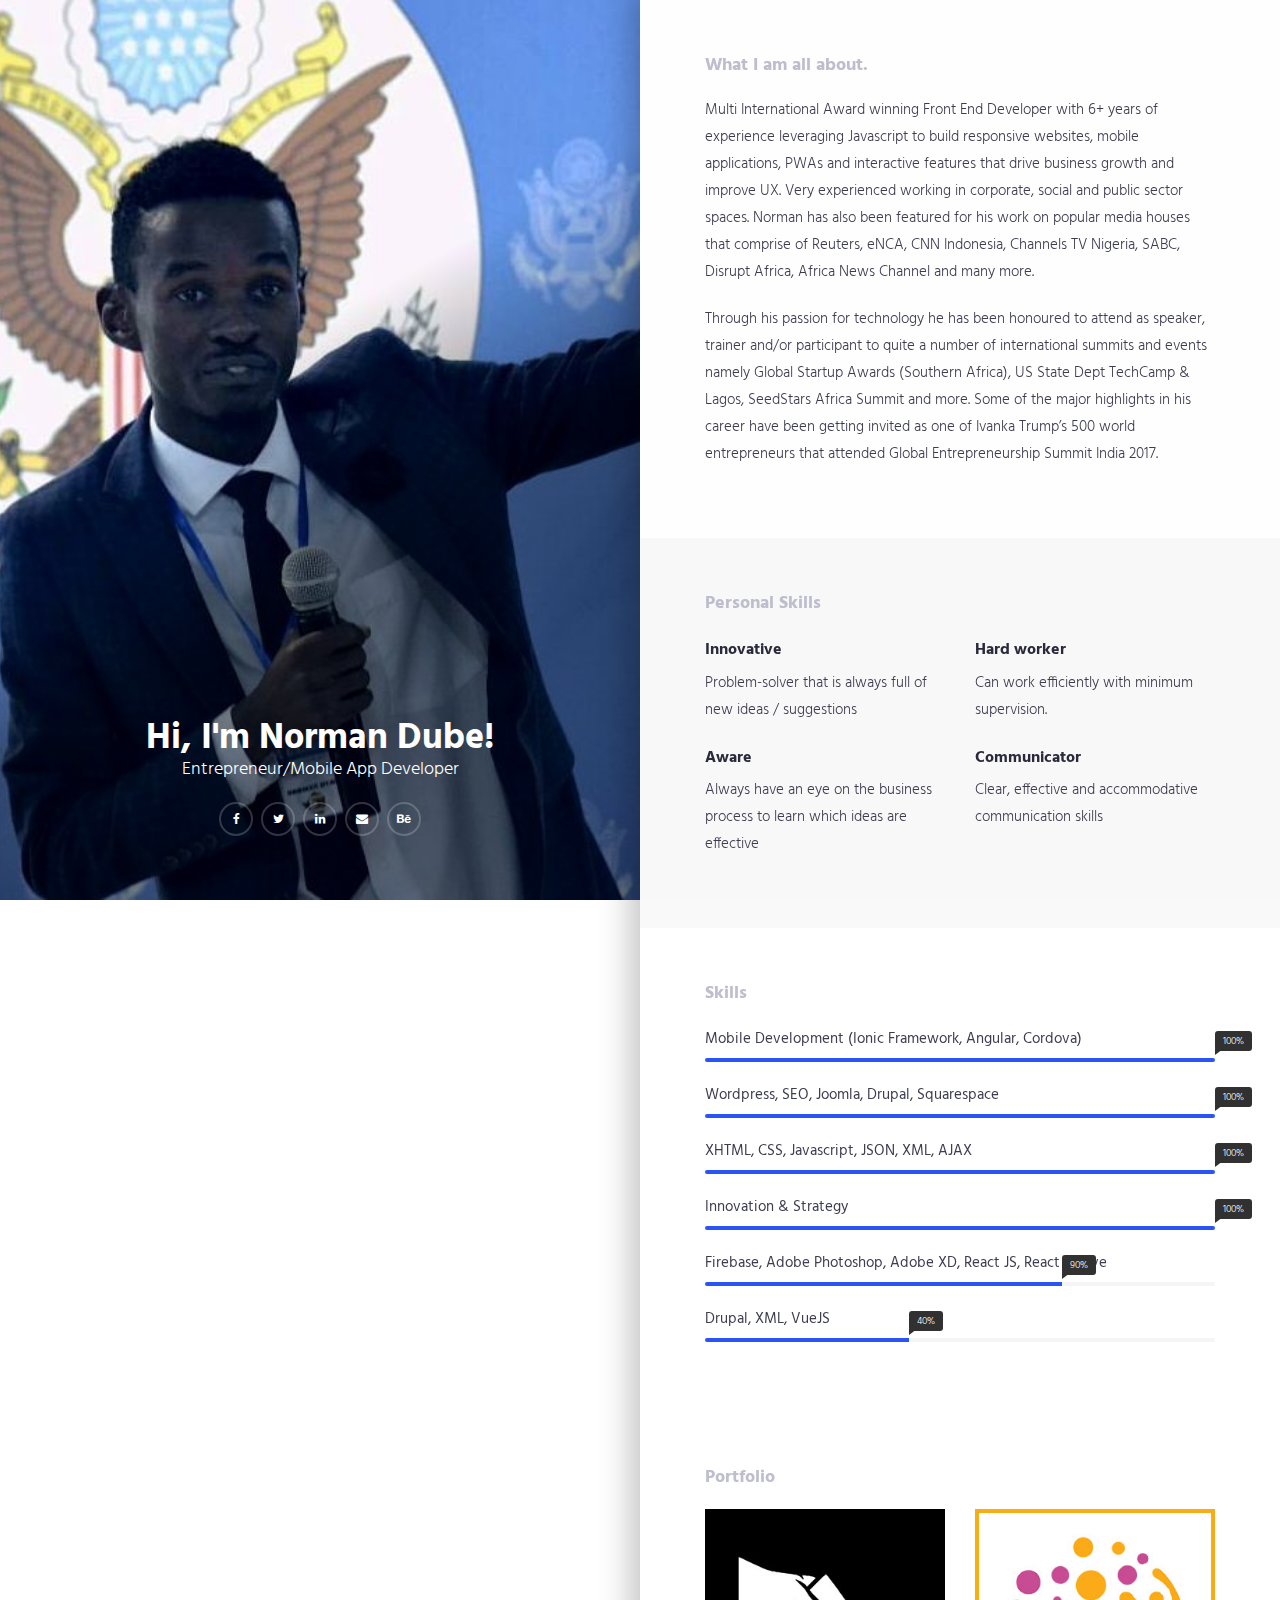
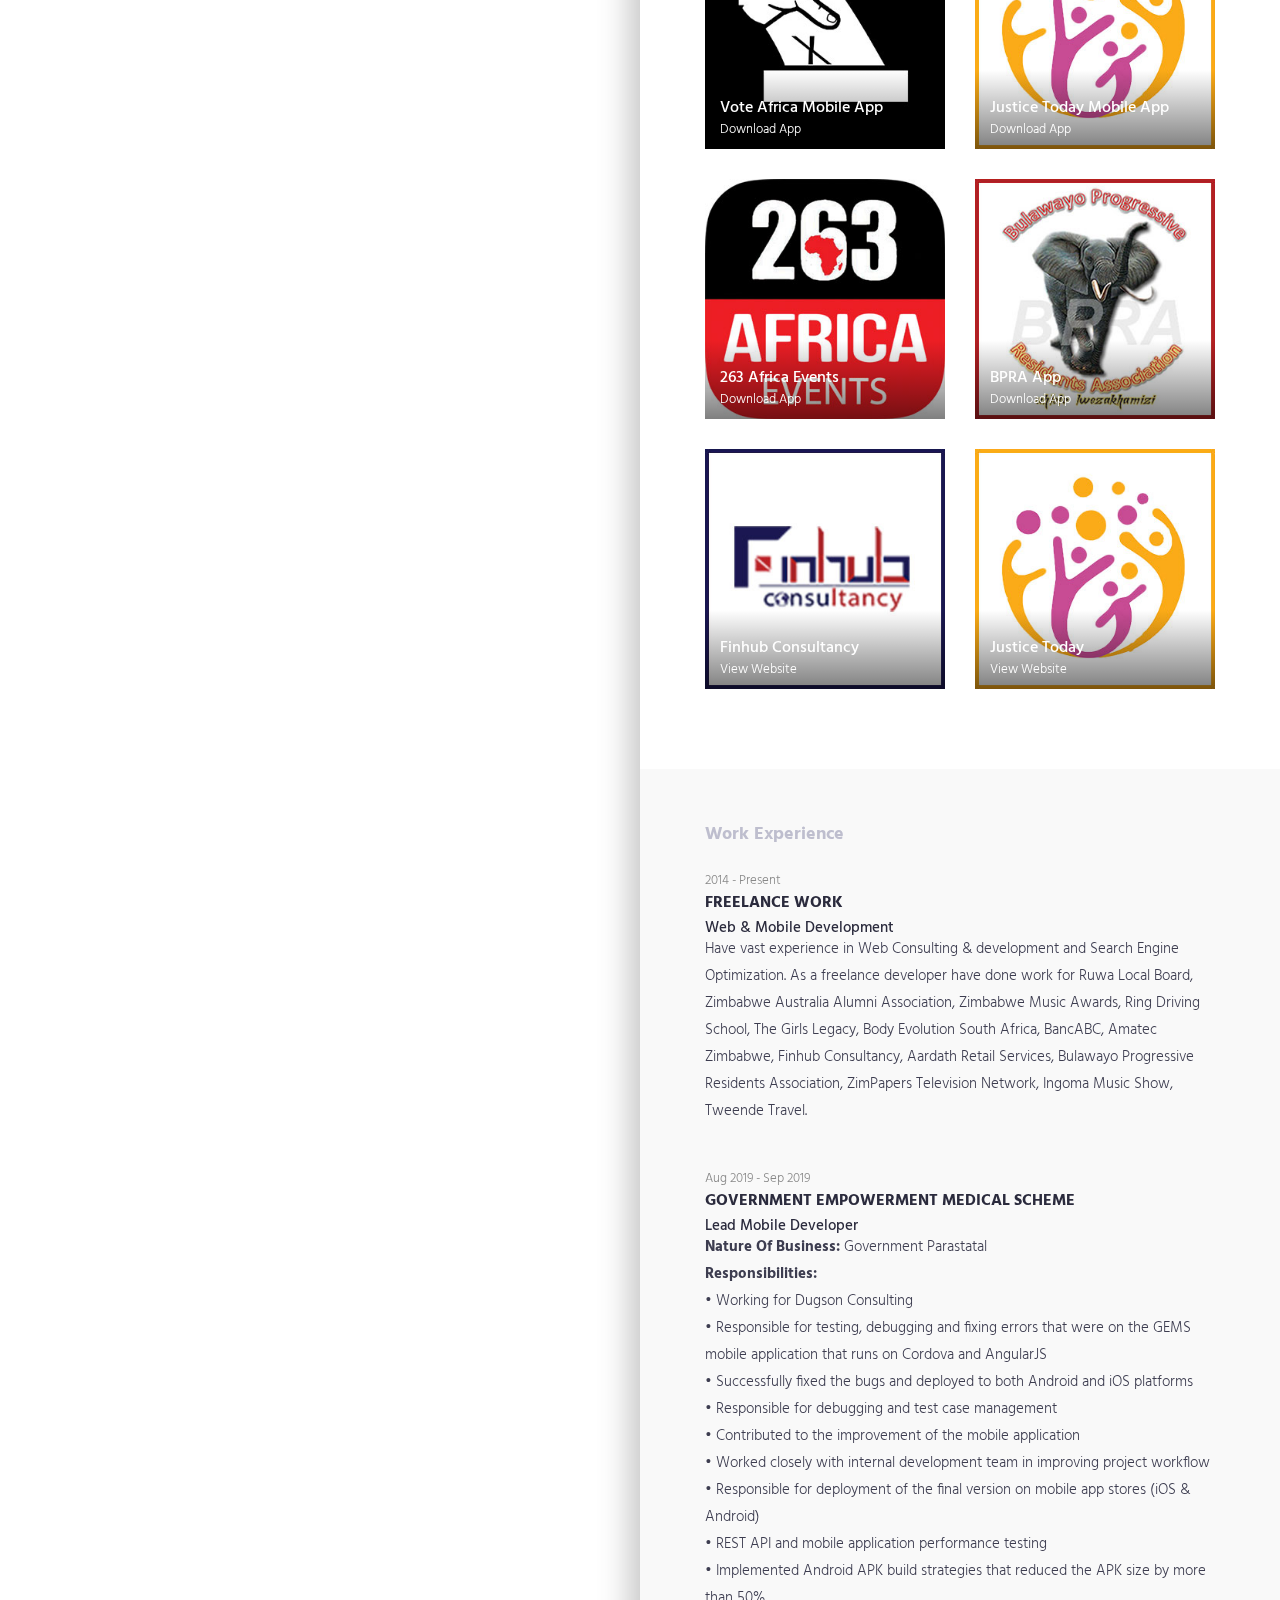
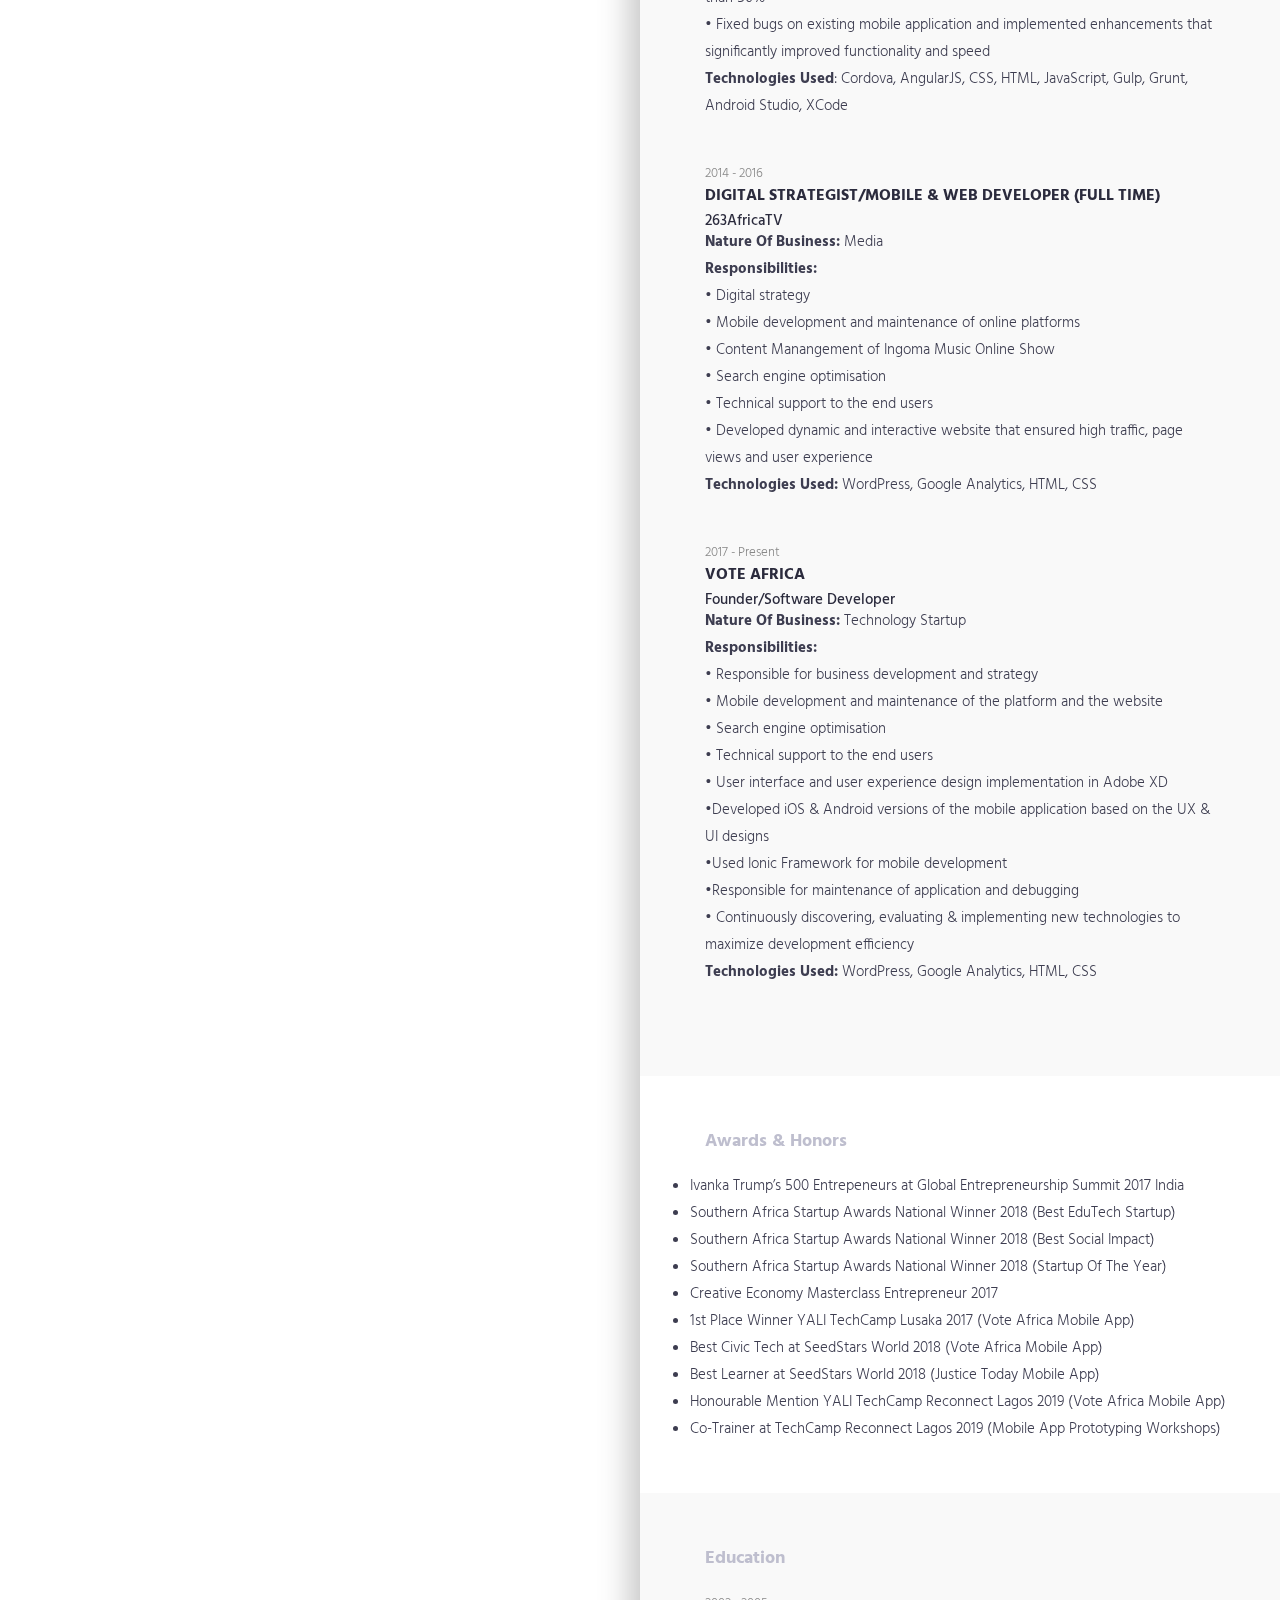
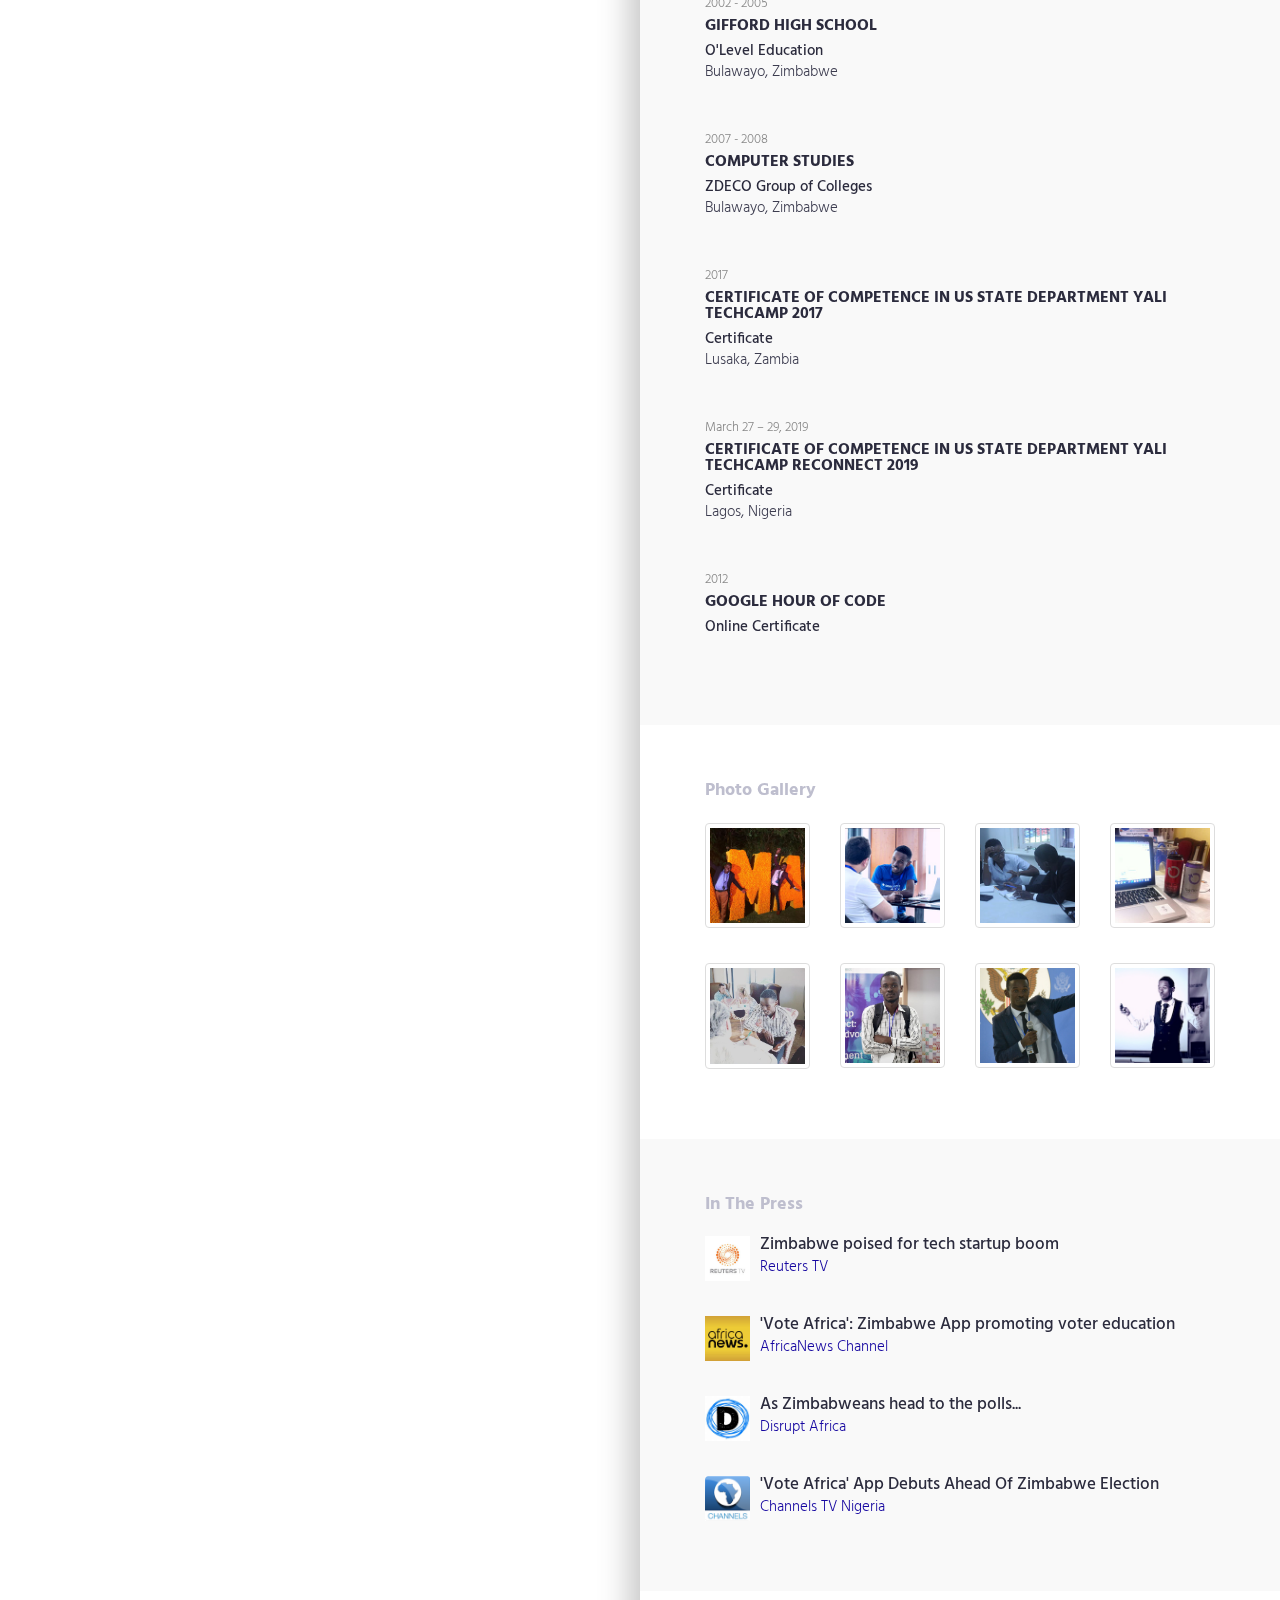
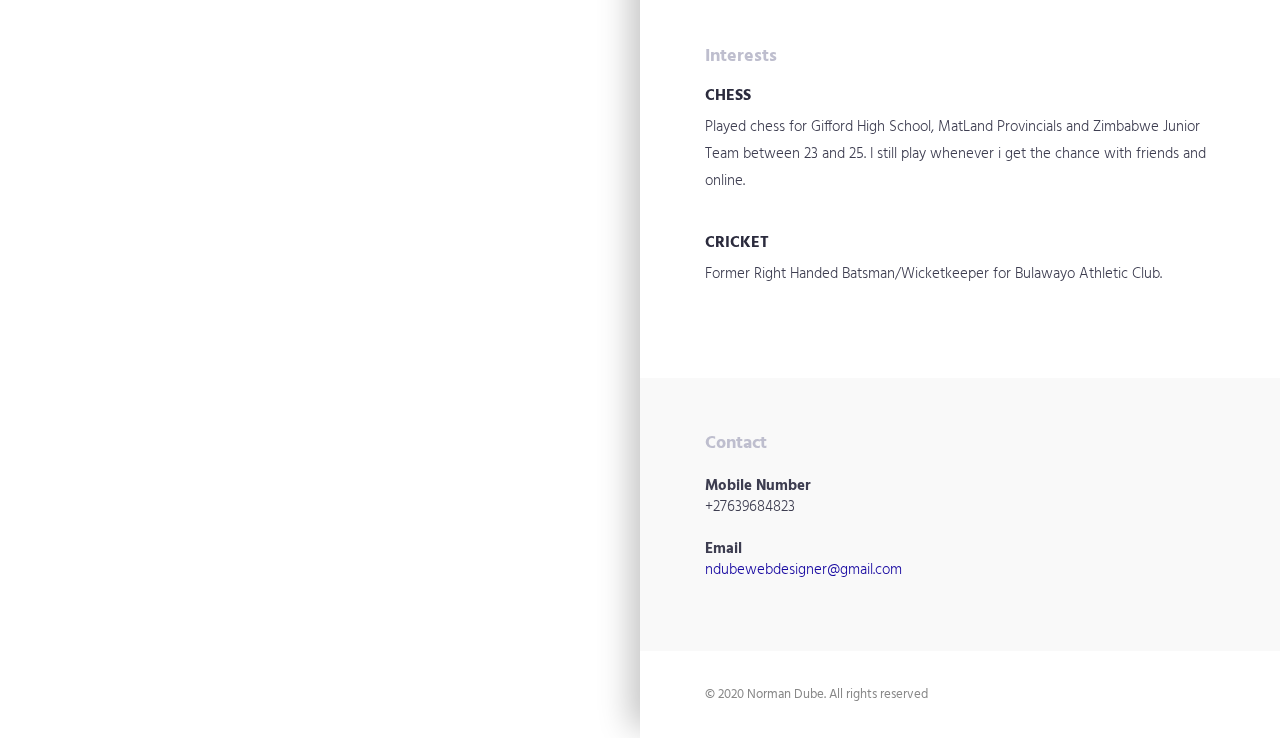
==== index.html @ 5019e527 "Update index.html" ====
<!DOCTYPE html>
<html>
<head>
    <meta charset="utf-8">
    <meta http-equiv="X-UA-Compatible" content="IE=edge">
    <meta name="viewport" content="width=device-width, initial-scale=1">
    <!-- The above 3 meta tags *must* come first in the head; any other head content must come *after* these tags -->
    <title>Norman Dube | Entrepreneur & Software Developer Zimbabwe</title>
    <meta name="description" content="Norman Dube | Zimbabwean Tech Entrepreneur & Software Developer Zimbabwe. Founder of Vote Africa Mobile App"/>
    <link rel="canonical" href="https://normandube.github.io/" />
    <meta property="og:locale" content="en_US" />
    <meta property="og:type" content="website" />
    <meta property="og:title" content="Norman Dube | Entrepreneur & Software Developer Zimbabwe" />
    <meta property="og:description" content="Norman Dube | Zimbabwean Tech Entrepreneur & Software Developer Zimbabwe. Founder of Vote Africa Mobile App" />
    <meta property="og:url" content="http://https://normandube.github.io/" />
    <meta property="og:site_name" content="Norman Dube | Entrepreneur & Software Developer Zimbabwe" />
    <meta property="og:image" content="https://normandube.github.io/img/img-profile.jpg" />
    <meta property="og:image:width" content="820" />
    <meta property="og:image:height" content="312" />
    <meta name="twitter:card" content="summary_large_image" />
    <meta name="twitter:description" content="Norman Dube | Zimbabwean Tech Entrepreneur & Software Developer Zimbabwe. Founder of Vote Africa Mobile App" />
    <meta name="twitter:title" content="Norman Dube | Zimbabwean Tech Entrepreneur & Software Developer Zimbabwe" />
    <meta name="twitter:image" content="https://normandube.github.io/img/img-profile.jpg" />

    <!-- favicon -->
    <link href="favicon.png" rel=icon>

    <!-- web-fonts -->
    <link href="https://fonts.googleapis.com/css?family=Hind:300,400,500,600,700" rel="stylesheet">

    <!-- font-awesome -->
    <link href="css/font-awesome.min.css" rel="stylesheet">

    <!-- Bootstrap -->
    <link href="css/bootstrap.min.css" rel="stylesheet">

    <!-- Style CSS -->
    <link href="css/style.css" rel="stylesheet">
    
    <!-- Global site tag (gtag.js) - Google Analytics -->
    <script async src="https://www.googletagmanager.com/gtag/js?id=UA-77680714-2"></script>
    <script>
      window.dataLayer = window.dataLayer || [];
      function gtag(){dataLayer.push(arguments);}
      gtag('js', new Date());

      gtag('config', 'UA-77680714-2');
    </script>


    <!--Lightbox-->
    <link rel="stylesheet" href="css/lightbox.min.css">

    <!-- HTML5 shim and Respond.js for IE8 support of HTML5 elements and media queries -->
    <!-- WARNING: Respond.js doesn't work if you view the page via file:// -->
    <!--[if lt IE 9]>
    <script src="https://oss.maxcdn.com/html5shiv/3.7.2/html5shiv.min.js"></script>
    <script src="https://oss.maxcdn.com/respond/1.4.2/respond.min.js"></script>
    <![endif]-->
</head>
<body id="page-top" data-spy="scroll" data-target=".navbar">
<div id="main-wrapper">
<!-- Page Preloader -->
<div id="preloader">
    <div id="status">
        <div class="status-mes"></div>
    </div>
</div>

<div class="columns-block">
<div class="left-col-block blocks">
    <header class="header">
        <div class="content text-center">
            <h1>Hi, I'm Norman Dube!</h1>

            <p class="lead">Entrepreneur/Mobile App Developer</p>
            <ul class="social-icon">
                <li><a target="blank" href="https://www.facebook.com/norman.dube.technopreneur"><i class="fa fa-facebook" aria-hidden="true"></i></a></li>
                <li><a target="blank" href="https://twitter.com/normandube02"><i class="fa fa-twitter" aria-hidden="true"></i></a></li>
                <li><a target="blank" href="https://www.linkedin.com/in/normandube"><i class="fa fa-linkedin" aria-hidden="true"></i></a></li>
                <li><a target="blank" href="mailto:ndubewebdesigner@gmail.com"><i class="fa fa-envelope" aria-hidden="true"></i></a></li>
                <li><a target="blank" href="https://www.behance.net/ndube1989"><i class="fa fa-behance" aria-hidden="true"></i></a></li>
            </ul>
        </div>
        <div class="profile-img"></div>
    </header>
    <!-- .header-->
</div>


<div class="right-col-block blocks">
<section class="intro section-wrapper">
    <div class="container-fluid">
        <div class="row">
            <div class="col-md-12">
                <div class="section-title">
                    <h2>What I am all about.</h2>
                </div>
            </div>
            <div class="col-md-12">
                <p>
                        Multi International Award winning Front End Developer with 6+ years of experience leveraging Javascript to build responsive websites, mobile applications, PWAs and interactive features that drive business growth and improve UX. Very experienced working in corporate, social and public sector spaces. Norman has also been featured for his work on popular media houses that comprise of Reuters, eNCA, CNN Indonesia, Channels TV Nigeria, SABC, Disrupt Africa, Africa News Channel and many more.</p>
                
                <p>
                    Through his passion for technology he has been honoured to attend as speaker, trainer and/or participant to quite a number of international summits and events namely Global Startup Awards (Southern Africa), US State Dept TechCamp & Lagos, SeedStars Africa Summit and more. Some of the major highlights in his career have been getting invited as one of Ivanka Trump’s 500 world entrepreneurs that attended Global Entrepreneurship Summit India 2017. 
                </p>
            </div>
        </div>
    </div>
</section>


<section class="expertise-wrapper section-wrapper gray-bg">
    <div class="container-fluid">
        <div class="row">
            <div class="col-md-12">
                <div class="section-title">
                    <h2>Personal Skills</h2>
                </div>
            </div>
        </div>
        <!-- .row -->

        <div class="row">
            <div class="col-md-6">
                <div class="expertise-item">
                    <h3>Innovative</h3>

                    <p>
                        Problem-solver that is always full of new ideas / suggestions
                    </p>
                </div>
            </div>
            <div class="col-md-6">
                <div class="expertise-item">
                    <h3>Hard worker</h3>

                    <p>
                        Can work efficiently with minimum supervision. 
                    </p>
                </div>
            </div>
        </div>
        <!-- .row -->
        <div class="row">
            <div class="col-md-6">
                <div class="expertise-item">
                    <h3>Aware</h3>

                    <p>
                        Always have an eye on the business process to learn which ideas are effective
                    </p>
                </div>
            </div>

            <div class="col-md-6">
                <div class="expertise-item">
                    <h3>Communicator</h3>

                    <p>
                        Clear, effective and accommodative communication skills </p>
                </div>
            </div>
        </div>
        <!-- .row -->
    </div>
    <!--.container-fluid-->
</section>
<!-- .expertise-wrapper -->

<section class="section-wrapper skills-wrapper">
    <div class="container-fluid">
        <div class="row">
            <div class="col-md-12">
                <div class="section-title">
                    <h2>Skills</h2>
                </div>
            </div>
        </div>
        <!--.row-->
        <div class="row">
            <div class="col-md-12">
                <div class="progress-wrapper">

                    <div class="progress-item">
                        <span class="progress-title">Mobile Development (Ionic Framework, Angular, Cordova)</span>

                        <div class="progress">
                            <div class="progress-bar" role="progressbar" aria-valuenow="100" aria-valuemin="0"
                                 aria-valuemax="100" style="width: 100%"><span class="progress-percent"> 100%</span>
                            </div>
                        </div>
                        <!-- .progress -->
                    </div>
                    <!-- .skill-progress -->


                    <div class="progress-item">
                        <span class="progress-title">Wordpress, SEO, Joomla, Drupal, Squarespace</span>

                        <div class="progress">
                            <div class="progress-bar" role="progressbar" aria-valuenow="100" aria-valuemin="0"
                                 aria-valuemax="100" style="width: 100%"><span class="progress-percent"> 100%</span>
                            </div>
                        </div>
                        <!-- /.progress -->
                    </div>
                    <!-- /.skill-progress -->


                    <div class="progress-item">
                        <span class="progress-title">XHTML, CSS, Javascript, JSON, XML, AJAX</span>

                        <div class="progress">
                            <div class="progress-bar" role="progressbar" aria-valuenow="100" aria-valuemin="0"
                                 aria-valuemax="100" style="width: 100%;"><span class="progress-percent"> 100%</span>
                            </div>
                        </div>
                        <!-- /.progress -->
                    </div>
                    <!-- /.skill-progress -->

                    <div class="progress-item">
                        <span class="progress-title">Innovation & Strategy</span>

                        <div class="progress">
                            <div class="progress-bar" role="progressbar" aria-valuenow="100" aria-valuemin="0"
                                 aria-valuemax="100" style="width: 100%;"><span class="progress-percent"> 100%</span>
                            </div>
                        </div>
                        <!-- /.progress -->
                    </div>
                    <!-- /.skill-progress -->
                    <div class="progress-item">
                        <span class="progress-title">Firebase, Adobe Photoshop, Adobe XD, React JS, React Native</span>

                        <div class="progress">
                            <div class="progress-bar" role="progressbar" aria-valuenow="70" aria-valuemin="0"
                                 aria-valuemax="100" style="width: 70%;"><span class="progress-percent"> 90%</span>
                            </div>
                        </div>
                        <!-- .progress -->
                    </div>
                    <!-- .skill-progress -->
                    <div class="progress-item">
                        <span class="progress-title">Drupal, XML, VueJS</span>

                        <div class="progress">
                            <div class="progress-bar" role="progressbar" aria-valuenow="40" aria-valuemin="0"
                                 aria-valuemax="40" style="width: 40%;"><span class="progress-percent"> 40%</span>
                            </div>
                        </div>
                        <!-- .progress -->
                    </div>
                    <!-- .skill-progress -->

                </div>
                <!-- /.progress-wrapper -->
            </div>
        </div>
        <!--.row -->
    </div>
    <!-- .container-fluid -->
</section>
<!-- .skills-wrapper -->


<section class="section-wrapper portfolio-section">
    <div class="container-fluid">
        <div class="row">
            <div class="col-md-12">
                <div class="section-title">
                    <h2>Portfolio</h2>
                </div>
            </div>
        </div>
        <div class="row">
            <div class="col-md-6">
                <a target="_blank" class="portfolio-item" href="https://play.google.com/store/apps/details?id=io.initsolutions.vote">
                    <div class="portfolio-thumb">
                        <img src="img/portfolio/voteafrica.jpg" alt="">
                    </div>

                    <div class="portfolio-info">
                        <h3>Vote Africa Mobile App</h3>
                        <small>Download App</small>
                    </div>
                    <!-- portfolio-info -->
                </a>
                <!-- .portfolio-item -->
            </div>
            <div class="col-md-6">
                <a target="_blank" class="portfolio-item" href="https://play.google.com/store/apps/details?id=io.justice.todayapp">
                    <div class="portfolio-thumb">
                        <img src="img/portfolio/justicetoday.jpg" alt="">
                    </div>

                    <div class="portfolio-info">
                        <h3>Justice Today Mobile App</h3>
                        <small>Download App</small>
                    </div>
                    <!-- portfolio-info -->
                </a>
                <!-- .portfolio-item -->
            </div>

            <div class="col-md-6">
                <a target="_blank" class="portfolio-item" href="https://play.google.com/store/apps/details?id=com.bluelanemedia.events">
                    <div class="portfolio-thumb">
                        <img src="img/portfolio/263africaevents.jpg" alt="">
                    </div>

                    <div class="portfolio-info">
                        <h3>263 Africa Events</h3>
                        <small>Download App</small>
                    </div>
                    <!-- portfolio-info -->
                </a>
                <!-- .portfolio-item -->
            </div>

            <div class="col-md-6">
                <a target="_blank" class="portfolio-item" href="https://play.google.com/store/apps/details?id=io.initsolutions.bpra">
                    <div class="portfolio-thumb">
                        <img src="img/portfolio/bpra.jpg" alt="">
                    </div>

                    <div class="portfolio-info">
                        <h3>BPRA App</h3>
                        <small>Download App</small>
                    </div>
                    <!-- portfolio-info -->
                </a>
                <!-- .portfolio-item -->
            </div>

            <div class="col-md-6">
                <a target="_blank" class="portfolio-item" href="http://finhub.co.zw/">
                    <div class="portfolio-thumb">
                        <img src="img/portfolio/finhub.jpg" alt="">
                    </div>

                    <div class="portfolio-info">
                        <h3>Finhub Consultancy</h3>
                        <small>View Website</small>
                    </div>
                    <!-- portfolio-info -->
                </a>
                <!-- .portfolio-item -->
            </div>

            <div class="col-md-6">
                <a target="_blank" class="portfolio-item" href="http://justicetoday.africa/">
                    <div class="portfolio-thumb">
                        <img src="img/portfolio/justicetodaywebsite.jpg" alt="">
                    </div>

                    <div class="portfolio-info">
                        <h3>Justice Today</h3>
                        <small>View Website</small>
                    </div>
                    <!-- portfolio-info -->
                </a>
                <!-- .portfolio-item -->
            </div>
        <!-- /.row -->
    </div>
</section>
<!-- .portfolio -->

<section class="section-wrapper section-experience gray-bg">
    <div class="container-fluid">
        <div class="row">
            <div class="col-md-12">
                <div class="section-title"><h2>Work Experience</h2></div>
            </div>
        </div>
        <!--.row-->
        <div class="row">
            <div class="col-md-12">
                <div class="content-item">
                    <small>2014 - Present</small>
                    <h3>Freelance Work</h3>
                    <h4>Web & Mobile Development</h4>

                    <p>Have vast experience in Web Consulting & development and Search Engine Optimization. As a freelance developer have done work for  Ruwa Local Board, Zimbabwe Australia Alumni Association, Zimbabwe Music Awards, Ring Driving School, The Girls Legacy, Body Evolution South Africa, BancABC, Amatec Zimbabwe, Finhub Consultancy, Aardath Retail Services, Bulawayo Progressive Residents Association, ZimPapers Television Network, Ingoma Music Show, Tweende Travel.</p>
                </div>
                <!-- .experience-item -->
                <div class="content-item">
                    <small>Aug 2019 - Sep 2019</small>
                    <h3>Government Empowerment Medical Scheme</h3>
                    <h4>Lead Mobile Developer</h4>
                    <p><b>Nature Of Business:</b>         Government Parastatal<br>
                        <b>Responsibilities:</b><br>
•	Working for Dugson Consulting<br>
•	Responsible for testing, debugging and fixing errors that were on the GEMS mobile application that runs on Cordova and AngularJS<br>
•	Successfully fixed the bugs and deployed to both Android and iOS platforms<br>
•	Responsible for debugging and test case management<br>
•	Contributed to the improvement of the mobile application<br>
•	Worked closely with internal development team in improving project workflow<br>
•	Responsible for deployment of the final version on mobile app stores (iOS & Android)<br>
•	REST API and mobile application performance testing<br>
•   Implemented Android APK build strategies that reduced the APK size by more than 50%<br>
•   Fixed bugs on existing mobile application and implemented enhancements that significantly improved functionality and speed<br>
                        <b>Technologies Used</b>: Cordova, AngularJS, CSS, HTML, JavaScript, Gulp, Grunt, Android Studio, XCode
</p>
                </div>
                <!-- .experience-item -->
                <div class="content-item">
                    <small>2014 - 2016</small>
                    <h3>Digital Strategist/Mobile & Web Developer (Full Time)</h3>
                    <h4>263AfricaTV</h4>

                    <p><b>Nature Of Business:</b>         Media<br>
                        <b>Responsibilities:</b><br>
•	Digital strategy<br>
•	Mobile development and maintenance of online platforms<br>
•	Content Manangement of Ingoma Music Online Show<br>
•	Search engine optimisation<br>
•	Technical support to the end users<br>
•	Developed dynamic and interactive website that ensured high traffic, page views and user experience<br>
                        <b>Technologies Used:</b>  WordPress, Google Analytics, HTML, CSS</p>
                </div>
                <!-- .experience-item -->
                <div class="content-item">
                    <small>2017 - Present</small>
                    <h3>Vote Africa</h3>
                    <h4>Founder/Software Developer</h4>

                    <p><b>Nature Of Business:</b>         Technology Startup<br>
                        <b>Responsibilities:</b><br>
• Responsible for business development and strategy<br>
• Mobile development and maintenance of the platform and the website<br>
• Search engine optimisation<br>
•	Technical support to the end users<br>
• User interface and user experience design implementation in Adobe XD<br>
•Developed iOS & Android versions of the mobile application based on the UX & UI designs<br>
•Used Ionic Framework for mobile development<br>
•Responsible for maintenance of application and debugging<br>
• Continuously discovering, evaluating & implementing new technologies to maximize development efficiency<br>
                        <b>Technologies Used:</b> WordPress, Google Analytics, HTML, CSS</p>
                </div>
                <!-- .experience-item -->
                
            </div>
        </div>
        <!--.row-->
    </div>
    <!-- .container-fluid -->

</section>
<!-- .section-experience -->

<section class="section-wrapper portfolio-section">
    <div class="container-fluid">
        <div class="row">
            <div class="col-md-12">
                <div class="section-title">
                    <h2>Awards & Honors</h2>
                </div>
            </div>
        </div>
        <div class="row">
                <ul>
                    <li>Ivanka Trump’s 500 Entrepeneurs at Global Entrepreneurship Summit 2017 India</li>
                    <li>Southern Africa Startup Awards National Winner 2018 (Best EduTech Startup)</li>
                    <li>Southern Africa Startup Awards National Winner 2018 (Best Social Impact)</li>
                    <li>Southern Africa Startup Awards National Winner 2018 (Startup Of The Year)</li>
                    <li>Creative Economy Masterclass Entrepreneur 2017</li>
                    <li>1st Place Winner YALI TechCamp Lusaka 2017 (Vote Africa Mobile App) </li>
                    <li>Best Civic Tech at SeedStars World 2018 (Vote Africa Mobile App)</li>
                    <li>Best Learner at SeedStars World 2018 (Justice Today Mobile App)</li>
                    <li>Honourable Mention YALI TechCamp Reconnect Lagos 2019 (Vote Africa Mobile App)</li>
                    <li>Co-Trainer at TechCamp Reconnect Lagos 2019 (Mobile App Prototyping Workshops) </li>
                </ul>
            
        </div>
        <!-- /.row -->
    </div>
</section>
<!-- .awards section -->


<section class="section-wrapper section-education gray-bg">
    <div class="container-fluid">
        <div class="row">
            <div class="col-md-12">
                <div class="section-title"><h2>Education</h2></div>
            </div>
        </div>
        <!--.row-->
        <div class="row">
            <div class="col-md-12">
                <div class="content-item">
                    <small>2002 - 2005</small>
                    <h3>Gifford High School</h3>
                    <h4>O'Level Education</h4>
                    <p>Bulawayo, Zimbabwe</p>
                </div>
                <!-- .experience-item -->
                <div class="content-item">
                    <small>2007 - 2008</small>
                    <h3>Computer Studies</h3>
                    <h4>ZDECO Group of Colleges</h4>

                    <p>Bulawayo, Zimbabwe</p>
                </div>
                <!-- .experience-item -->
                <div class="content-item">
                    <small>2017</small>
                    <h3>Certificate of Competence in US State Department YALI TechCamp 2017</h3>
                    <h4>Certificate</h4>
                    <p>Lusaka, Zambia</p>
                </div>
                <!-- .experience-item -->
                <div class="content-item">
                    <small>March 27 – 29, 2019</small>
                    <h3>Certificate of Competence in US State Department YALI TechCamp Reconnect 2019</h3>
                    <h4>Certificate</h4>
                    <p>Lagos, Nigeria</p>
                </div>
                <!-- .experience-item -->
                <div class="content-item">
                    <small>2012</small>
                    <h3>Google Hour Of Code</h3>
                    <h4>Online Certificate</h4>
                </div>
                <!-- .experience-item -->
                
            </div>
        </div>
        <!--.row-->
    </div>
    <!-- .container-fluid -->

</section>
<!-- .section-education -->


<section class="section-wrapper portfolio-section hidden-sm hidden-xs">
    <div class="container-fluid">
        <div class="row">
            <div class="col-md-12">
                <div class="section-title">
                    <h2>Photo Gallery</h2>
                </div>
            </div>
        </div>
        <div class="row">
            <div class="col-md-3">
                <a class="example-image-link" href="img/gallery/ges.jpg" data-lightbox="example-2" data-title="Global Entrepreneurship Summit 2017"><img class="example-image thumbnail img-responsive" src="img/gallery/ges_thumb.jpg" alt="image-1"/></a>
            </div>
            <div class="col-md-3">
                <a class="example-image-link" href="img/gallery/tarik.png" data-lightbox="example-2" data-title="SeedStars Africa Summit Dar-es-Salaam 2018"><img class="example-image thumbnail img-responsive" src="img/gallery/tarik_thumb.jpg" alt="image-1"/></a>
            </div>
            <div class="col-md-3">
                <a class="example-image-link" href="img/gallery/cem.jpg" data-lightbox="example-2" data-title="Creative Economy MasterClass 2017"><img class="example-image thumbnail img-responsive" src="img/gallery/cem_thumb.jpg" alt="image-1"/></a>
            </div>
            <div class="col-md-3">
                <a class="example-image-link" href="img/gallery/long_nights.jpg" data-lightbox="example-2" data-title="Long Coding Night Toolkit"><img class="example-image thumbnail img-responsive" src="img/gallery/long_nights_thumb.jpg" alt="image-1"/></a>
            </div>
            <div style="height: 15px; clear: both"></div>
            <div class="col-md-3">
                <a class="example-image-link" href="img/gallery/sasa.jpg" data-lightbox="example-2" data-title="Global Startup Awards 2018 National Winner"><img class="example-image thumbnail img-responsive" src="img/gallery/sasa_thumb.jpg" alt="image-1"/></a>
            </div>
            <div class="col-md-3">
                <a class="example-image-link" href="img/gallery/techcamp_lagos1.jpg" data-lightbox="example-2" data-title="YALI TechCamp Lusaka 217"><img class="example-image thumbnail img-responsive" src="img/gallery/techcamp_lagos1_thumb.jpg" alt="image-1"/></a>
            </div>
            <div class="col-md-3">
                <a class="example-image-link" href="img/gallery/main.jpg" data-lightbox="example-2" data-title="YALI TechCamp Lusaka First Place Winner 2017"><img class="example-image thumbnail img-responsive" src="img/gallery/main_thumb.jpg" alt="image-1"/></a>
            </div>
            <div class="col-md-3">
                <a class="example-image-link" href="img/gallery/seedstars_pitch.jpg" data-lightbox="example-2" data-title="SeedStars World Harare Pitch 2018"><img class="example-image thumbnail img-responsive" src="img/gallery/seedstars_pitch_thumb.jpg" alt="image-1"/></a>
            </div>
        </div>
        <!-- /.row -->
    </div>
</section>
<!-- .gallery section -->

<section class="section-wrapper gray-bg">
    <div class="container-fluid">
        <div class="row">
            <div class="col-md-12">
                <div class="section-title">
                    <h2>In The Press</h2>
                </div>
            </div>
        </div>
        <div class="row">
            <div class="col-md-12">
                    <div class="media">
                            <div class="media-left media-top">
                              <a href="#">
                                <img class="media-object" src="img/news/reuters.jpeg" alt="...">
                              </a>
                            </div>
                            <div class="media-body">
                              <a target="_blank" href="http://www.reuters.tv/v/PY0u/2018/07/26/zimbabwe-poised-for-a-tech-startup-boom"><h4 class="media-heading">Zimbabwe poised for tech startup boom</h4>
                              <p>Reuters TV</p></a>
                            </div>
                    </div> <!-- End Media-->
                    
                    <div class="media">
                            <div class="media-left media-top">
                              <a href="#">
                                <img class="media-object" src="img/news/africanewschannel.jpeg" alt="...">
                              </a>
                            </div>
                            <div class="media-body">
                              <a target="_blank" href="https://www.africanews.com/2018/07/29/zimbabwe-app-to-promote-voter-education/"><h4 class="media-heading">'Vote Africa': Zimbabwe App promoting voter education</h4>
                              <p>AfricaNews Channel</p></a>
                            </div>
                    </div> <!-- End Media-->

                    <div class="media">
                            <div class="media-left media-top">
                              <a href="#">
                                <img class="media-object" src="img/news/disrupt_africa.jpeg" alt="...">
                              </a>
                            </div>
                            <div class="media-body">
                              <a target="_blank" href="http://disrupt-africa.com/2018/07/as-zimbabweans-head-to-the-polls-this-local-startup-promotes-accountability/"><h4 class="media-heading">As Zimbabweans head to the polls...</h4>
                              <p>Disrupt Africa</p></a>
                            </div>
                    </div> <!-- End Media-->

                    <div class="media">
                            <div class="media-left media-top">
                              <a href="#">
                                <img class="media-object" src="img/news/channelstvnigeria.png" alt="...">
                              </a>
                            </div>
                            <div class="media-body">
                              <a target="_blank" href="https://www.youtube.com/watch?v=9RRZUeuPz04&t=85s"><h4 class="media-heading">'Vote Africa' App Debuts Ahead Of Zimbabwe Election
                                </h4>
                              <p>Channels TV Nigeria</p></a>
                            </div>
                    </div> <!-- End Media-->
                    
            </div>
            
        </div>
        <!-- /.row -->
    </div>
</section>
<!-- .awards press -->

<section class="section-wrapper section-interest">
    <div class="container-fluid">
        <div class="row">
            <div class="col-md-12">
                <div class="section-title">
                    <h2>Interests</h2>
                </div>
            </div>
        </div>
        <!-- .row -->

        <div class="row">
            <div class="col-md-12">
                <div class="content-item">
                    <h3>Chess</h3>

                    <p>Played chess for Gifford High School, MatLand Provincials and Zimbabwe Junior Team between 23 and 25. I still play whenever i get the chance with friends and online.</p>
                </div>
                <div class="content-item">
                    <h3>Cricket</h3>

                    <p>Former Right Handed Batsman/Wicketkeeper for Bulawayo Athletic Club.</p>

                </div>
                
            </div>
        </div>
        <!-- .row -->

    </div>
</section>
<!-- .section-interests -->

<section class="section-contact section-wrapper gray-bg">
    <div class="container-fluid">
        <div class="row">
            <div class="col-md-12">
                <div class="section-title">
                    <h2>Contact</h2>
                </div>
            </div>
        </div>
        <!--.row-->
        <div class="row">
            <div class="col-md-12">

                <address>
                    <strong>Mobile Number</strong><br>
                    +27639684823
                </address>
                <address>
                    <strong>Email</strong><br>
                    <a href="mailto:ndubewebdesigner@gmail.com">ndubewebdesigner@gmail.com</a>
                </address>
            </div>
        </div>
        <!--.row-->
    </div>
    <!--.container-fluid-->
</section>
<!--.section-contact-->


<footer class="footer">
    <div class="copyright-section">
        <div class="container-fluid">
            <div class="row">
                <div class="col-md-12">
                    <div class="copytext">&copy; 2020 Norman Dube. All rights reserved</a></div>
                </div>
            </div>
            <!--.row-->
        </div>
        <!-- .container-fluid -->
    </div>
    <!-- .copyright-section -->
</footer>
<!-- .footer -->
</div>
<!-- .right-col-block -->
</div>
<!-- .columns-block -->
</div>
<!-- #main-wrapper -->

<!-- jquery -->
<script src="js/jquery-2.1.4.min.js"></script>

<!-- lightbox -->
<script src="js/lightbox-plus-jquery.min.js"></script>

<!-- Bootstrap -->
<script src="js/bootstrap.min.js"></script>
<script src="js/scripts.js"></script>
</body>
</html>
---- css/style.css ----
/*
Template Name: Online CV
Description: HTML5 / CSS3 One Page
Version: 1.0
Author: themehippo.com
*/

/*------------------------------------------------------------------
# [Color codes]

# Body  (text): #3a4750
# Heading Color #444444
# Theme Color (link color) #82b541
# Mid grey (sub header) #f4f4f4
# Background Color #ffffff
# -------------------------------------------------------------------*/

body {
    font-family : 'Hind', sans-serif;
    font-size   : 15px;
    line-height : 1.8em;
    color       : #3d3d50;
    font-weight : 300;
    background  : #ffffff;
    }

/* --------------------------------------
 * Global Typography
 *------------------------------------------*/

h1, h2, h3, h4, h5, h6 {
    margin : 0 0 15px;
    color  : #2b2b3d;
    }

h1 {
    font-size   : 26px;
    line-height : 1.8em;
    font-weight : 700;
    }

h2 {
    font-size   : 18px;
    line-height : 1.8em;
    font-weight : 700;
    }

h3 {
    font-size   : 16px;
    line-height : 1.8em;
    font-weight : 500;
    }

h4 {
    font-size   : 15px;
    line-height : 1.8em;
    font-weight : 500;
    }

h5 {
    font-size   : 15px;
    line-height : 1.5em;
    font-weight : 500;
    }

h6 {
    font-size   : 15px;
    line-height : 1.5em;
    }

/* --------------------------------------
 * LINK STYLE
 *------------------------------------------*/
a {
    color              : #1506a0;
    text-decoration    : none;
    -webkit-transition : all 0.3s ease 0s;
    -moz-transition    : all 0.3s ease 0s;
    -o-transition      : all 0.3s ease 0s;
    transition         : all 0.3s ease 0s;
    }

a,
a:active,
a:focus,
a:active {
    text-decoration : none;
    outline         : none
    }

a:hover,
a:focus {
    text-decoration : none;
    color           : #2a54f5;
    }

p {
    margin-bottom : 20px;
    }

ul {
    margin     : 0;
    padding    : 0;

    }

/*------------------
 * Button Style
 *------------------*/
.btn {
    padding        : 8px 5px 5px;
    margin-bottom  : 0;
    font-size      : 14px;
    font-weight    : 500;
    border-radius  : 0;
    border         : 0;
    text-transform : uppercase;
    }

.btn-lg {
    font-weight : 700;
    font-size   : 24px;
    padding     : 15px 30px;
    }

/*btn-primary*/
.btn-primary {
    background-color : #000;
    }

.btn-primary:hover,
.btn-primary:focus,
.btn-primary:active:focus {
    background : #1e3eb5;
    }

/*btn-default*/
.btn-default {
    color            : #000;
    background-color : transparent;
    border           : 2px solid #444;
    }

.btn-default:hover,
.btn-default:focus,
.btn-default:active:focus {
    background   : #000;
    color        : #ffffff;
    border-color : #444;
    }

button:focus,
.btn:focus,
.btn:active:focus {
    outline : none;
    }

/* --------------------
 * Column Block
 * -------------------*/

.columns-block {
    flex-wrap         : wrap;
    display           : -webkit-box;
    display           : -moz-box;
    display           : -ms-flexbox;
    display           : -webkit-flex;
    display           : flex;
    -webkit-flex-flow : row wrap;
    justify-content   : space-around;
    }

.blocks {
    box-sizing : border-box;
    }

.left-col-block {
    width      : 50%;
    text-align : center;
    overflow   : hidden;
    position   : fixed;
    left       : 0;
    }

.right-col-block {
    width      : 50%;
    position   : absolute;
    right      : 0;
    box-shadow : -10px -10px 30px rgba(0, 0, 0, 0.23);
    }

@media (max-width : 600px) {
    .left-col-block {
        width    : 100%;
        position : relative;
        }

    .right-col-block {
        width      : 100%;
        position   : relative;
        box-shadow : none;
        }
    }

/* --------------------
 * Section Background
 * -------------------*/

.gray-bg {
    background-color : #f9f9f9;
    }

/* --------------------
 *  main Wrapper
 * -------------------*/
#main-wrapper {
    background : #ffffff;
    overflow   : hidden;
    }

/*-------------------
 * Section Wrapper
 *-------------------*/
.section-wrapper {
    padding : 50px;
    }

@media (max-width : 480px) {
    .section-wrapper {
        padding : 30px 20px;
        }
    }

/*---------------------------
* Section Title
*---------------------------*/
.section-title {
    margin-bottom : 15px;
    }

.section-title h2 {
    margin-bottom : 5px;
    color         : #bebece;
    }

/*-----------------------------
 * NAVIGATION & HEADER STYLE
 *-------------------------------*/

.header {
    padding        : 0;
    margin         : 0;
    height         : 100vh;
    vertical-align : middle;
    position       : relative;
    }

.header .profile-img {
    position            : absolute;
    top                 : 0;
    left                : 0;
    z-index             : -1;
    width               : 100%;
    height              : 100%;
    background-image    : url(../img/img-profile.jpg);
    background-size     : cover;
    background-position : center top;
    }

.header .profile-img:before {
    content    : "";
    position   : absolute;
    left       : 0;
    top        : 0;
    right      : 0;
    bottom     : 0;
    background : linear-gradient(
            -30deg,
            rgba(0, 0, 0, 0.5) 0%,
            rgba(0, 0, 0, 0.5) 40%,
            transparent 60%,
            transparent 100%
    );

    }

.header .content {
    position : absolute;
    bottom   : 0;
    left     : 0;
    right    : 0;
    width    : 100%;
    margin   : 0 auto;
    padding  : 10%;
    }

.header .content h1 {
    font-size   : 36px;
    color       : #ffffff;
    line-height : 1;
    margin      : 0;
    }

.header .content p {
    font-size : 18px;
    color     : #ffffff;
    }

.header .btn {
    margin-top : 40px;
    }

.header .content .social-icon {
    margin  : 0;
    padding : 0;
    display : block;
    }

.header .content .social-icon li {
    display : inline-block;
    margin  : 0 2px;
    }

.header .content .social-icon li a {
    display       : block;
    font-size     : 12px;
    color         : #ffffff;
    width         : 34px;
    height        : 34px;
    line-height   : 33px;
    text-align    : center;
    border-radius : 100%;
    border        : 2px solid rgba(255, 255, 255, .2);
    }

.header .content .social-icon li a:hover {
    border-color : #ffffff;
    }

@media (max-width : 600px) {
    .header .profile-img {
        z-index : 1;
        }

    .header .content {
        z-index : 2;
        }
    }

/*-------------------
 * Intro
 *-------------------*/

.intro {
    }

/*-------------------
 * Expertise
 *-------------------*/
.expertise-item {
    margin-bottom : 20px;
    }

.expertise-item h3 {
    margin-bottom : 5px;
    font-weight   : 700;
    }

/*-------------------
 * Skills Progressbar
 *-------------------*/

.progress-item {
    position : relative;
    }

.progress-item .progress-title {
    font-size     : 15px;
    font-weight   : 400;
    display       : inline-block;
    margin-bottom : 5px;
    }

.progress-item .progress {
    height        : 4px;
    box-shadow    : none;
    border-radius : 5px;
    }

.progress-item .progress-bar {
    background-color : #2a54f5;
    box-shadow       : none;
    text-align       : right;
    }

.progress-item .progress-percent {
    font-size        : 10px;
    background-color : #313131;
    position         : absolute;
    top              : 5px;
    padding          : 0 8px;
    border-radius    : 3px;
    }

.progress-item .progress-percent::before {
    content      : "";
    position     : absolute;
    left         : 0;
    bottom       : -4px;
    border-top   : 6px solid #313131;
    border-right : 8px solid transparent;
    }

/*-------------------
 * Portfolio
 *-------------------*/

.portfolio-item {
    position      : relative;
    display       : block;
    margin-bottom : 30px;
    }

.portfolio-item .portfolio-thumb img {
    height    : auto;
    display   : block;
    max-width : 100%;
    }

.portfolio-item .portfolio-info {
    position   : absolute;
    bottom     : 0;
    padding    : 30px 15px 5px;
    width      : 100%;
    background : -webkit-linear-gradient(
            top,
            transparent 0%,
            rgba(0, 0, 0, 0.5) 100%
    );
    }

.portfolio-item .portfolio-info h3 {
    margin      : 0;
    line-height : 1;
    color       : #ffffff;
    }

.portfolio-item .portfolio-info small {
    color : #ffffff;
    }

.portfolio-item:hover .portfolio-info {
    background : -webkit-linear-gradient(
            top,
            transparent 0%,
            rgba(0, 0, 0, 0.8) 100%
    );
    }

/*-------------------
 * Content Item
 *-------------------*/

.content-item {
    margin-bottom : 40px;
    }

.content-item h3 {
    margin         : 0 0 10px;
    line-height    : 1;
    font-weight    : bold;
    text-transform : uppercase;
    }

.content-item h4 {
    margin      : 0;
    line-height : 1;
    }

.content-item small {
    color : #888888;
    }

/*-------------------
 * Contact
 *-------------------*/

.feedback-form {
    margin-top : 50px;
    }

/*-------------------
 * Form Style
 *-------------------*/
.form-control {
    height        : 50px;
    padding       : 0 20px;
    font-size     : 13px;
    line-height   : 50px;
    color         : #969595;
    border        : 1px solid #cccccc;
    border-radius : 0;
    box-shadow    : none;
    box-sizing    : border-box;
    }

.form-control:focus,
.form-control:active {
    box-shadow : none;
    }

/* --------------------------------------------
 *   Footer
 *---------------------------------------------- */

/* Copyright */

.footer {
    padding : 30px 50px;
    }

.footer .copyright-section {
    font-size : 13px;
    color     : #888888;

    }

.footer .copyright-section .copytext {
    font-weight : 400;
    display     : block;
    }

@media (max-width : 480px) {
    .footer {
        padding : 10px 20px;
        }
    }

/* ====================
 * Preloader
 * ====================*/
#preloader {
    background : #000;
    bottom     : 0;
    left       : 0;
    position   : fixed;
    right      : 0;
    top        : 0;
    z-index    : 9999;
    }

#status,
.status-mes {
    background-image    : url(../img/puff.svg);
    background-position : center;
    background-repeat   : no-repeat;
    height              : 200px;
    left                : 50%;
    margin              : -100px 0 0 -100px;
    position            : absolute;
    top                 : 50%;
    width               : 200px;
    }

.status-mes {
    background : none;
    left       : 0;
    margin     : 0;
    text-align : center;
    top        : 65%;
    }


    /* Extra styles */
    img.sper-img {
        width: 100%;
    }
    .media-object {
        display: block;
        width: 45px !important;
    }
    .media-heading {
        margin-top: 0 !important;
        margin-bottom: 1px !important;
    }
    .media-body h4 {
        font-size: 17px !important;
        line-height: 1em !important;
        font-weight: 500;
    }
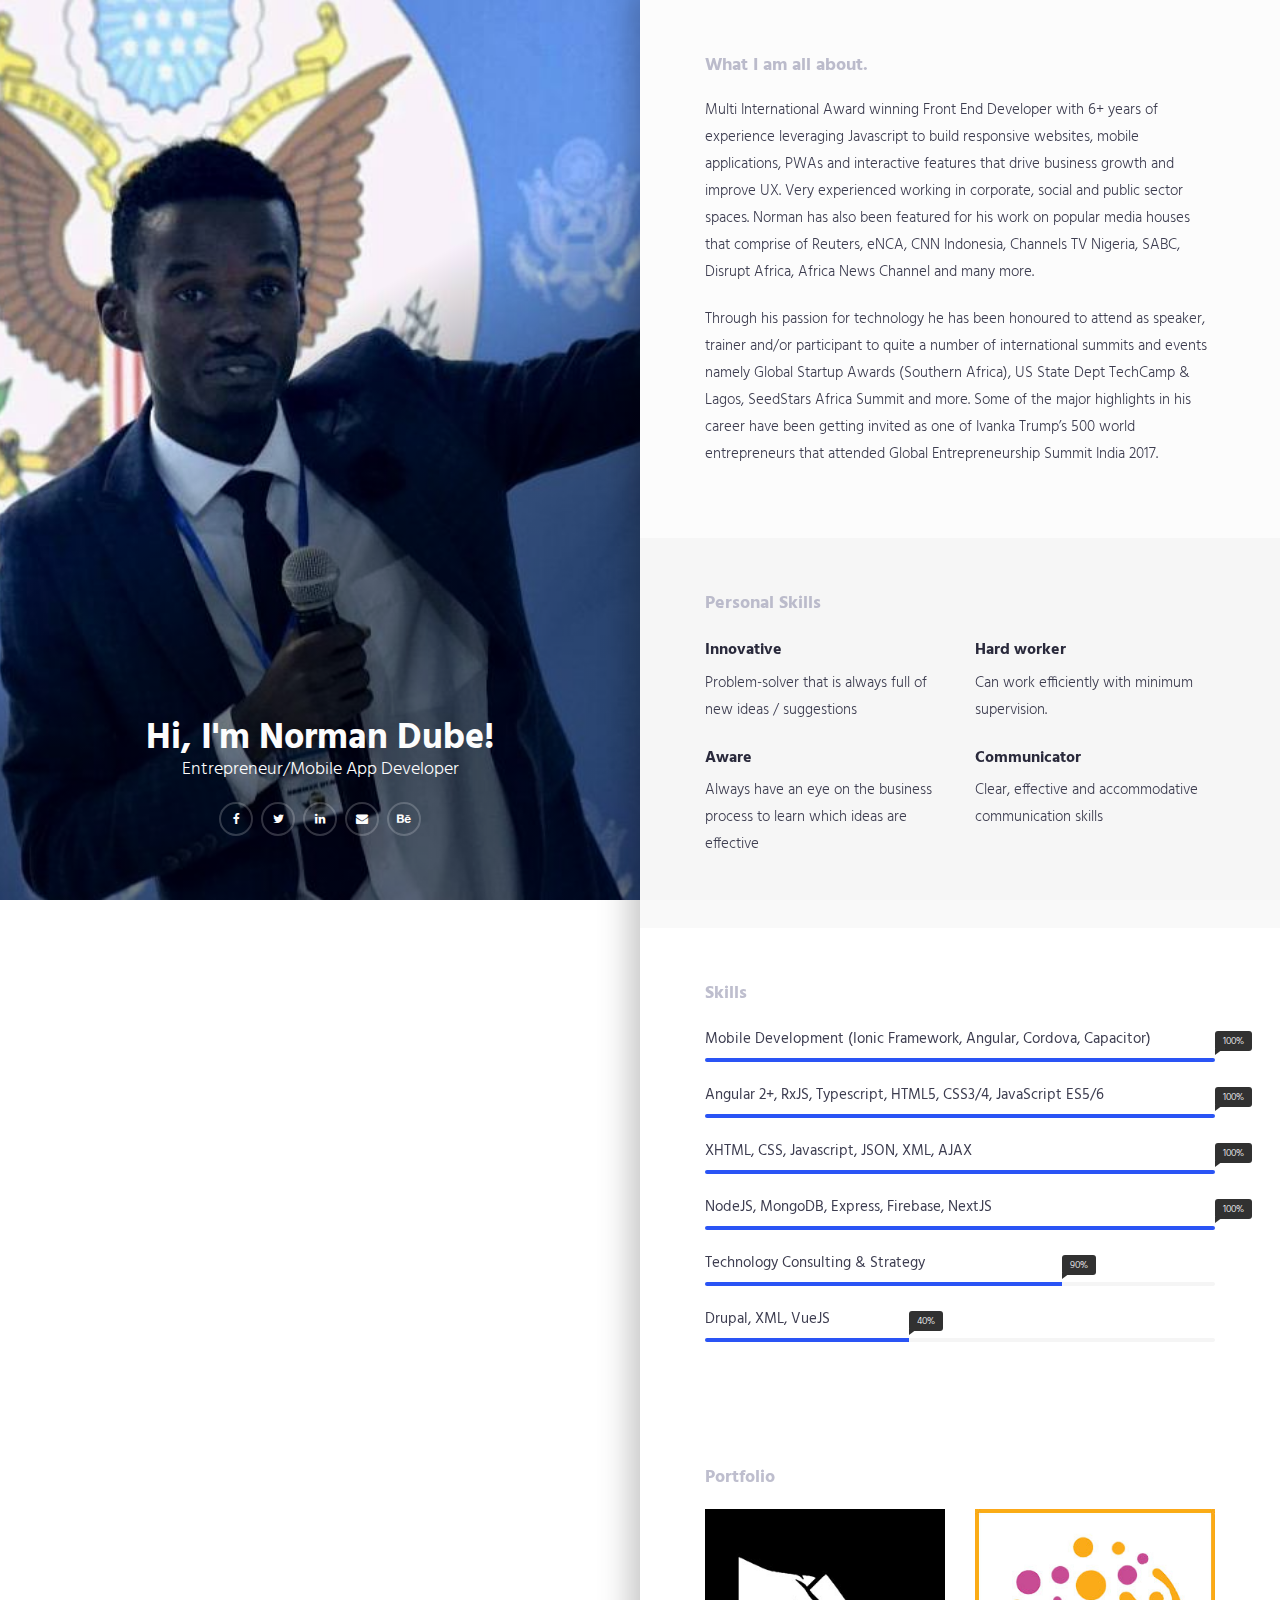
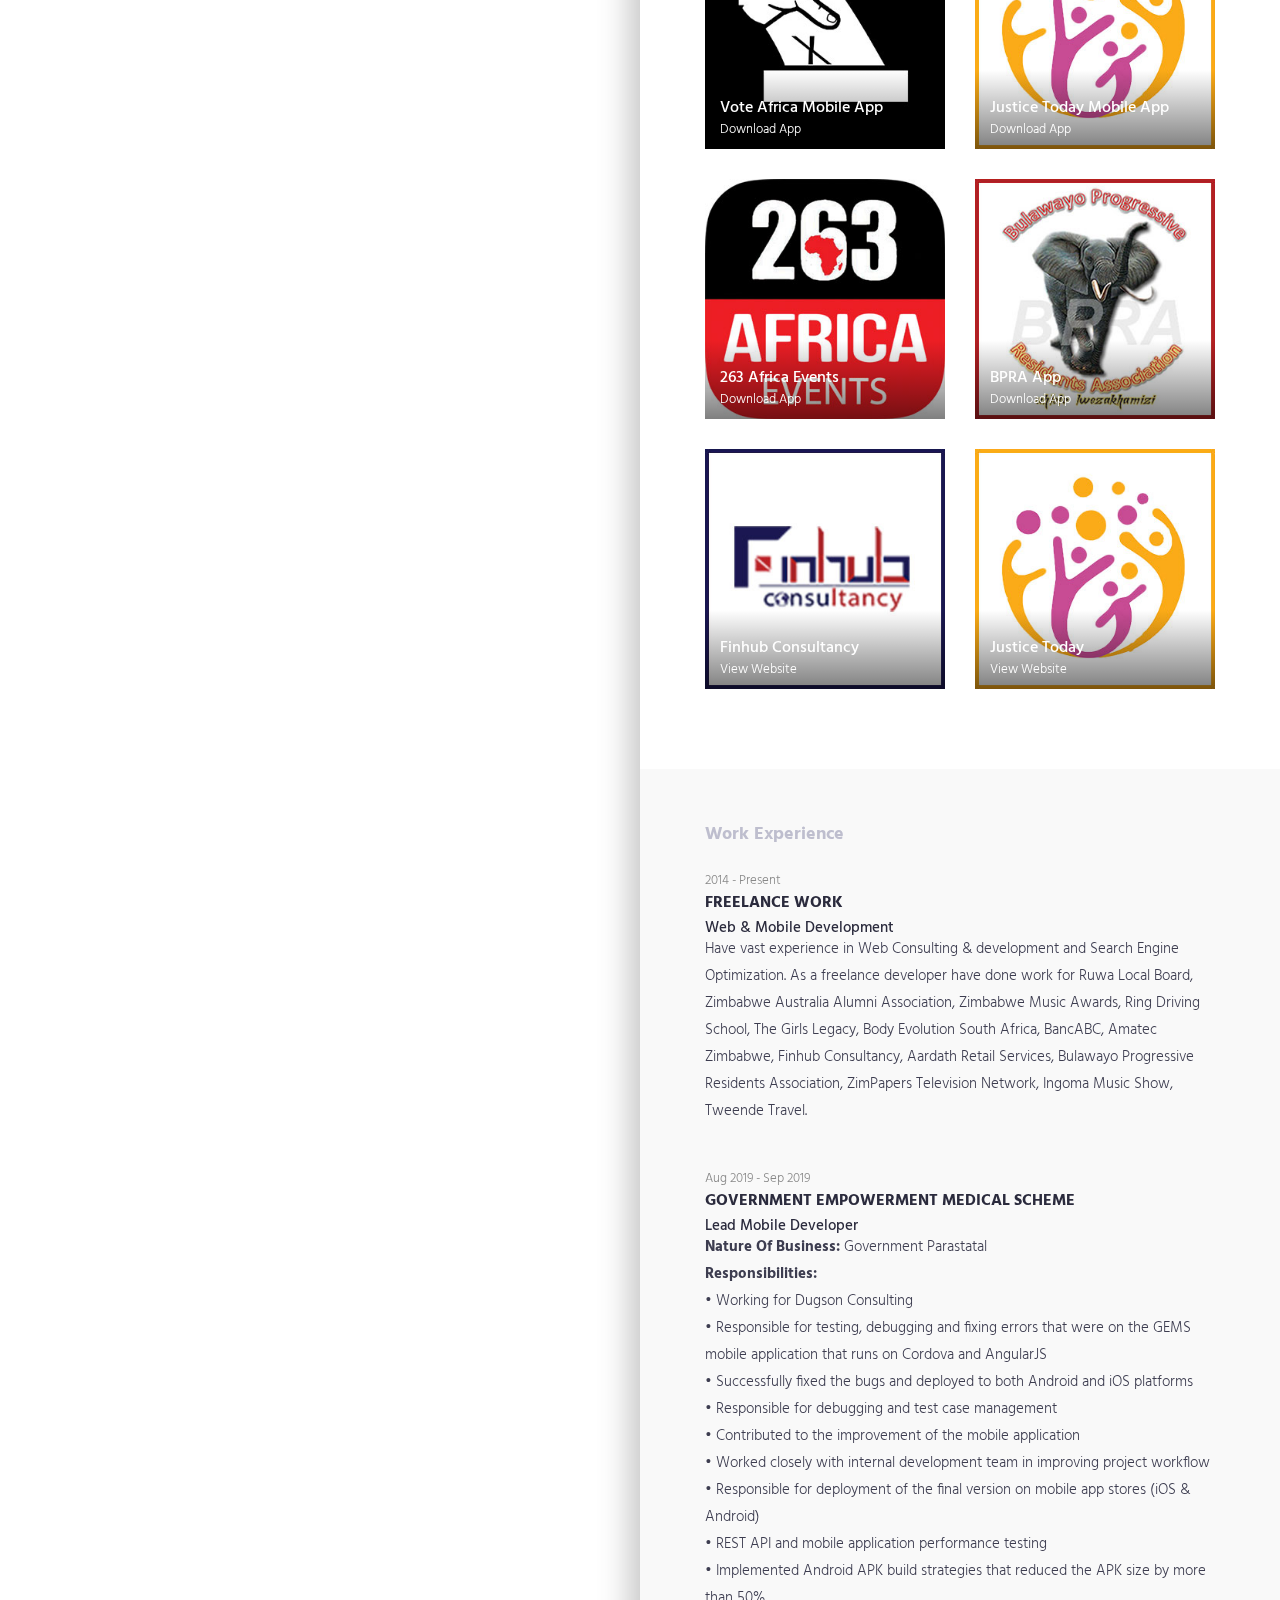
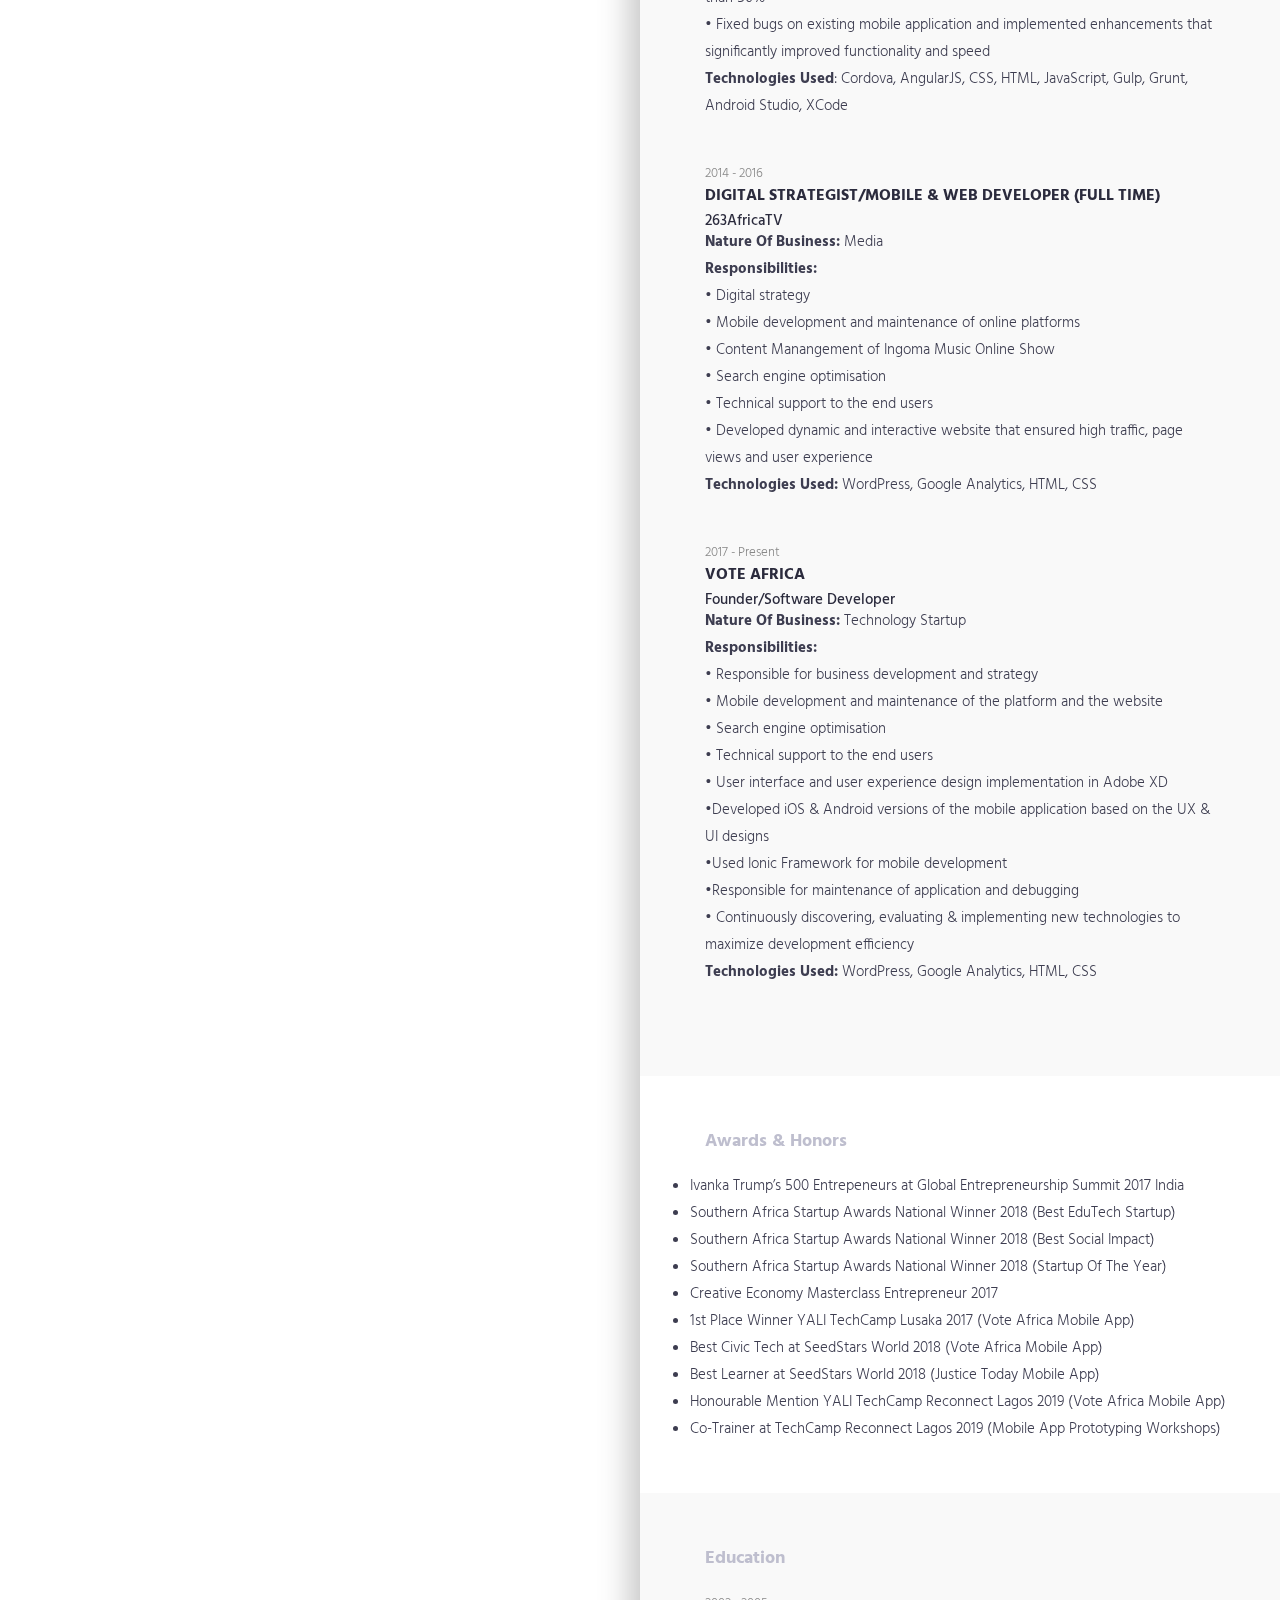
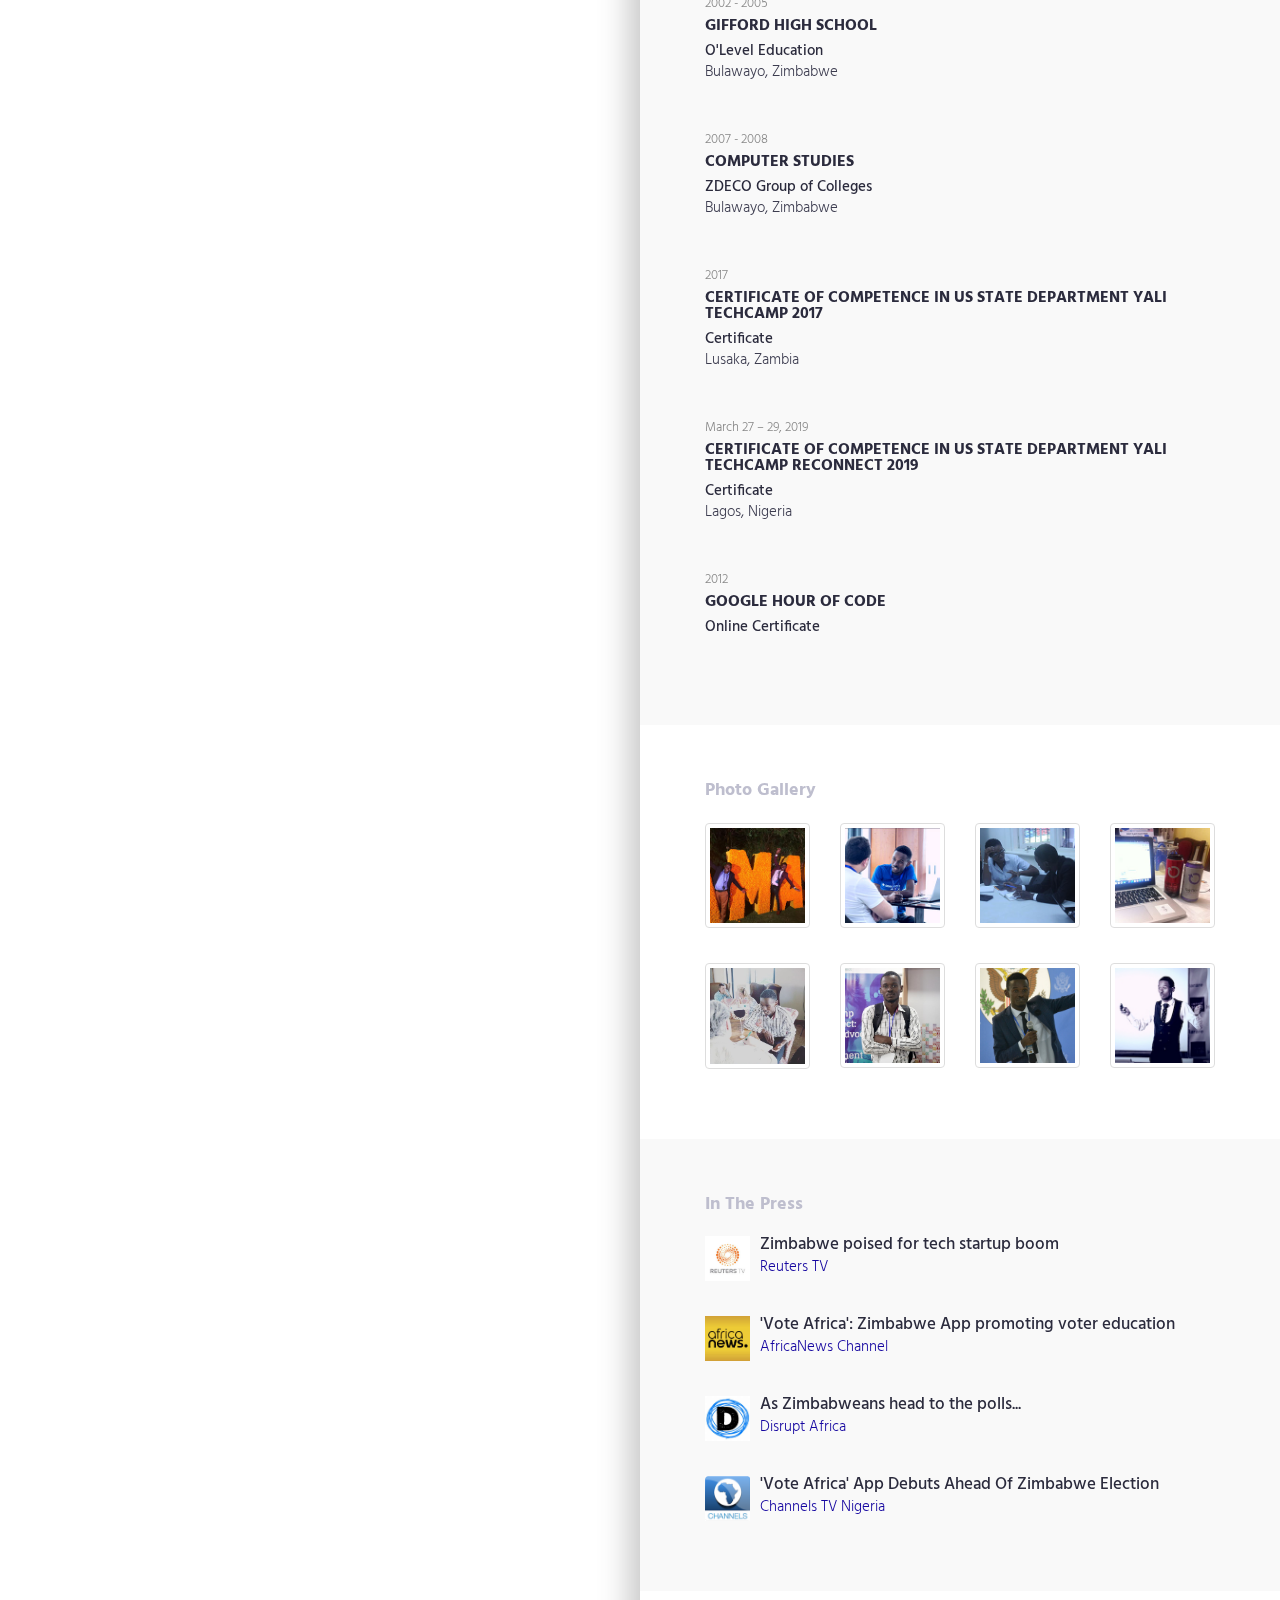
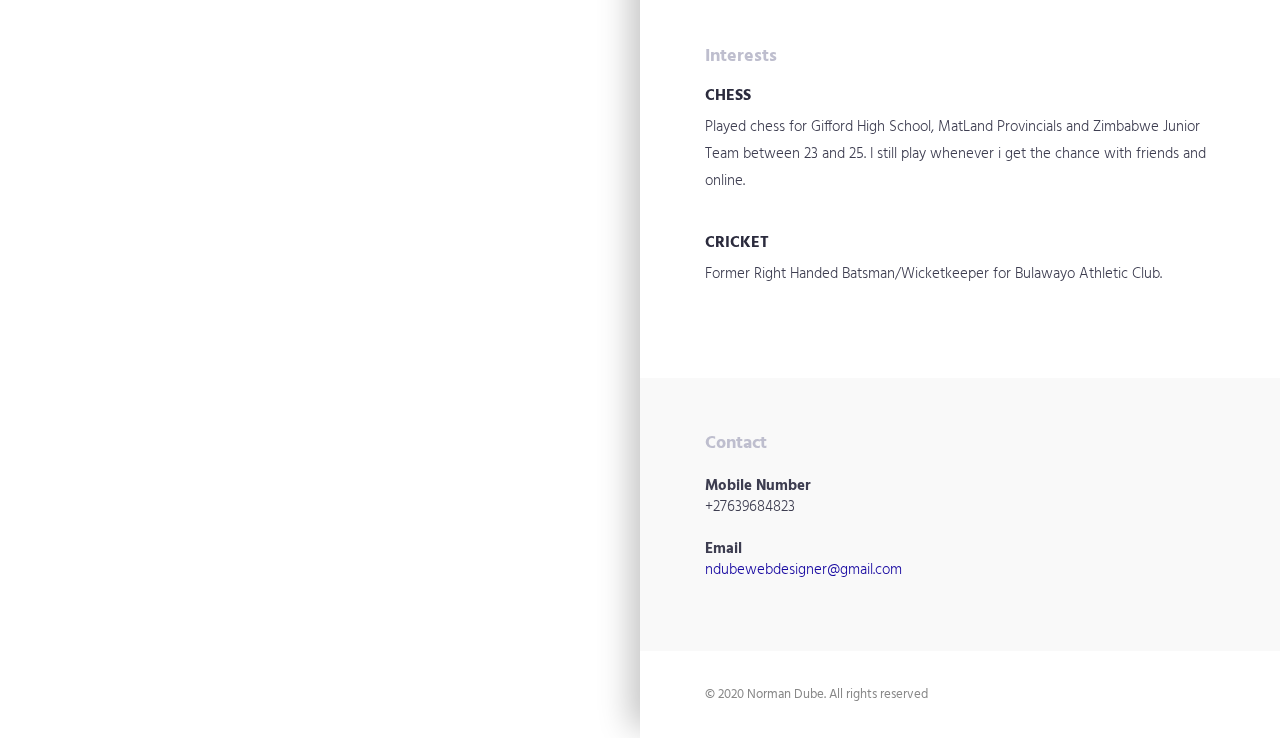
==== commit 279234a6: "Update index.html" ====
--- a/index.html
+++ b/index.html
@@ -183,7 +183,7 @@
                 <div class="progress-wrapper">
 
                     <div class="progress-item">
-                        <span class="progress-title">Mobile Development (Ionic Framework, Angular, Cordova)</span>
+                        <span class="progress-title">Mobile Development (Ionic Framework, Angular, Cordova, Capacitor)</span>
 
                         <div class="progress">
                             <div class="progress-bar" role="progressbar" aria-valuenow="100" aria-valuemin="0"
@@ -196,7 +196,7 @@
 
 
                     <div class="progress-item">
-                        <span class="progress-title">Wordpress, SEO, Joomla, Drupal, Squarespace</span>
+                        <span class="progress-title">Angular 2+, RxJS, Typescript, HTML5, CSS3/4,  JavaScript ES5/6</span>
 
                         <div class="progress">
                             <div class="progress-bar" role="progressbar" aria-valuenow="100" aria-valuemin="0"
@@ -221,7 +221,7 @@
                     <!-- /.skill-progress -->
 
                     <div class="progress-item">
-                        <span class="progress-title">Innovation & Strategy</span>
+                        <span class="progress-title">NodeJS, MongoDB, Express, Firebase, NextJS</span>
 
                         <div class="progress">
                             <div class="progress-bar" role="progressbar" aria-valuenow="100" aria-valuemin="0"
@@ -232,7 +232,7 @@
                     </div>
                     <!-- /.skill-progress -->
                     <div class="progress-item">
-                        <span class="progress-title">Firebase, Adobe Photoshop, Adobe XD, React JS, React Native</span>
+                        <span class="progress-title">Technology Consulting & Strategy</span>
 
                         <div class="progress">
                             <div class="progress-bar" role="progressbar" aria-valuenow="70" aria-valuemin="0"
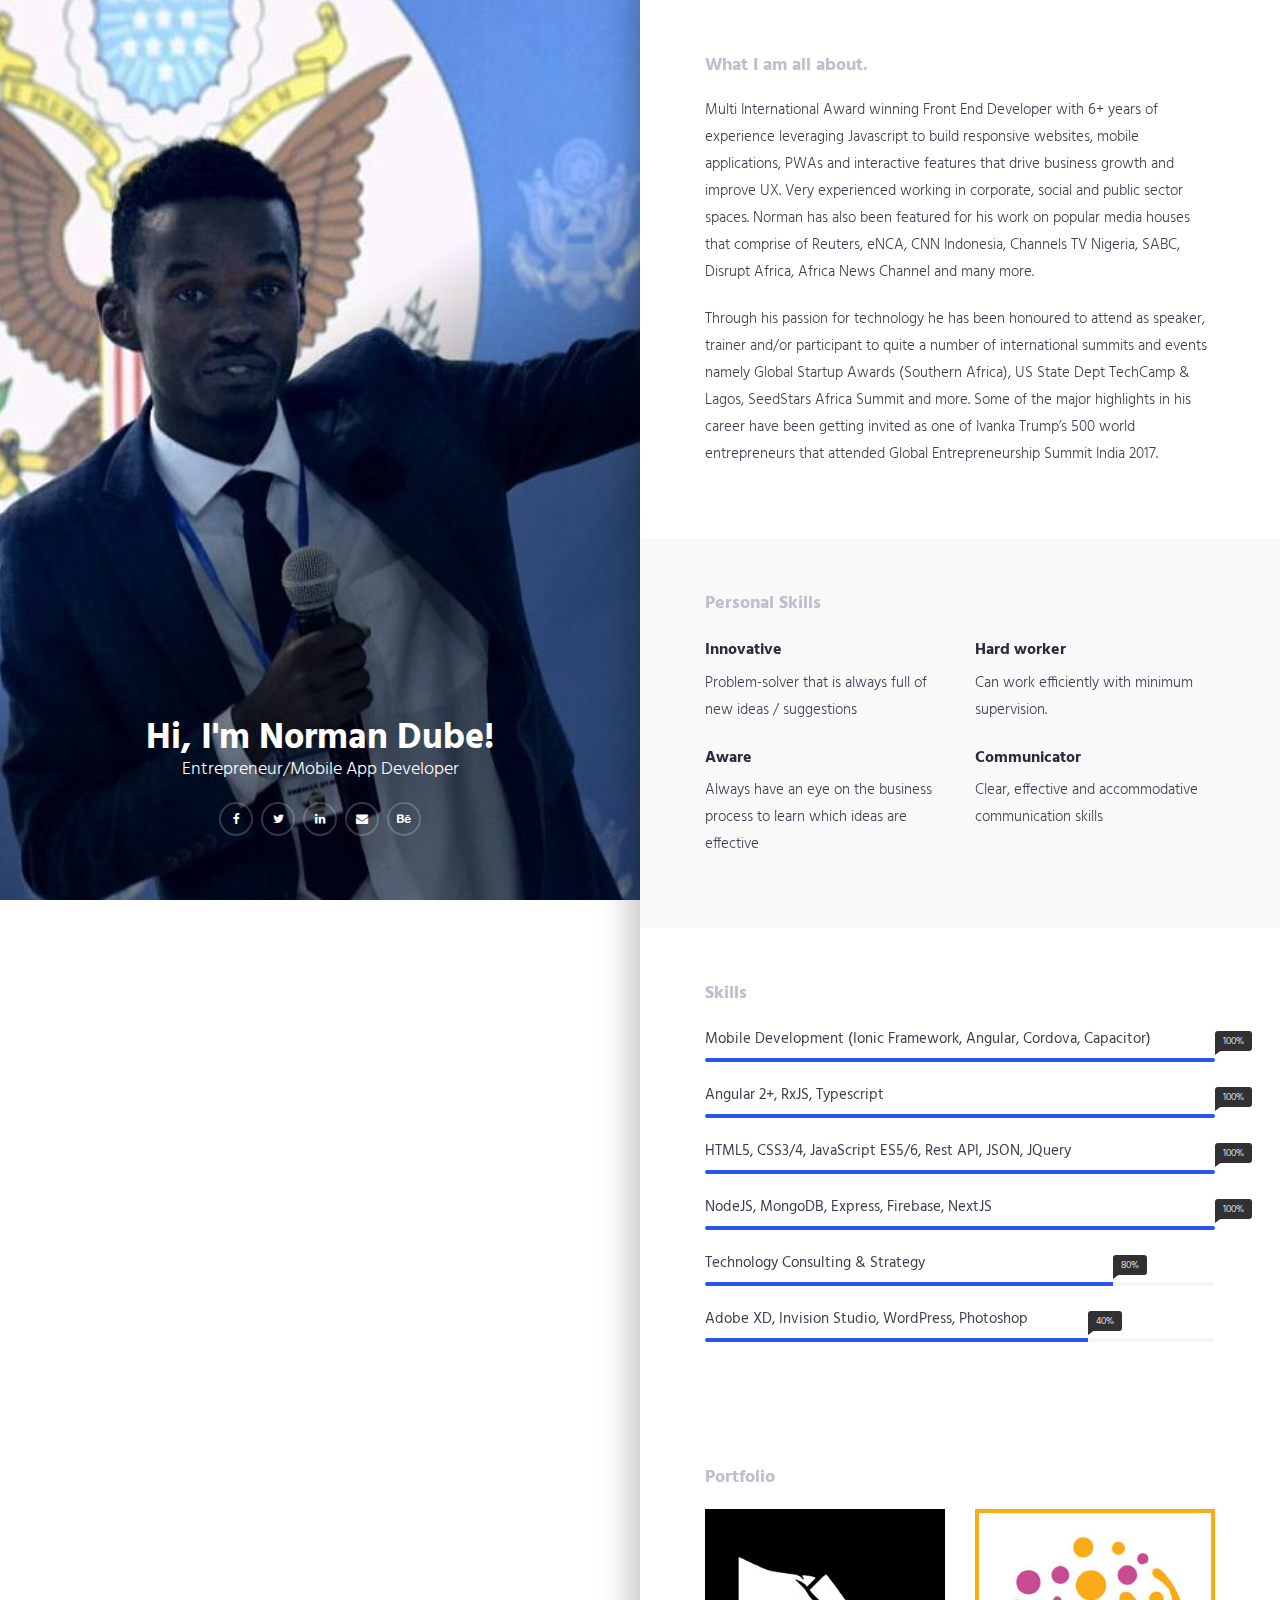
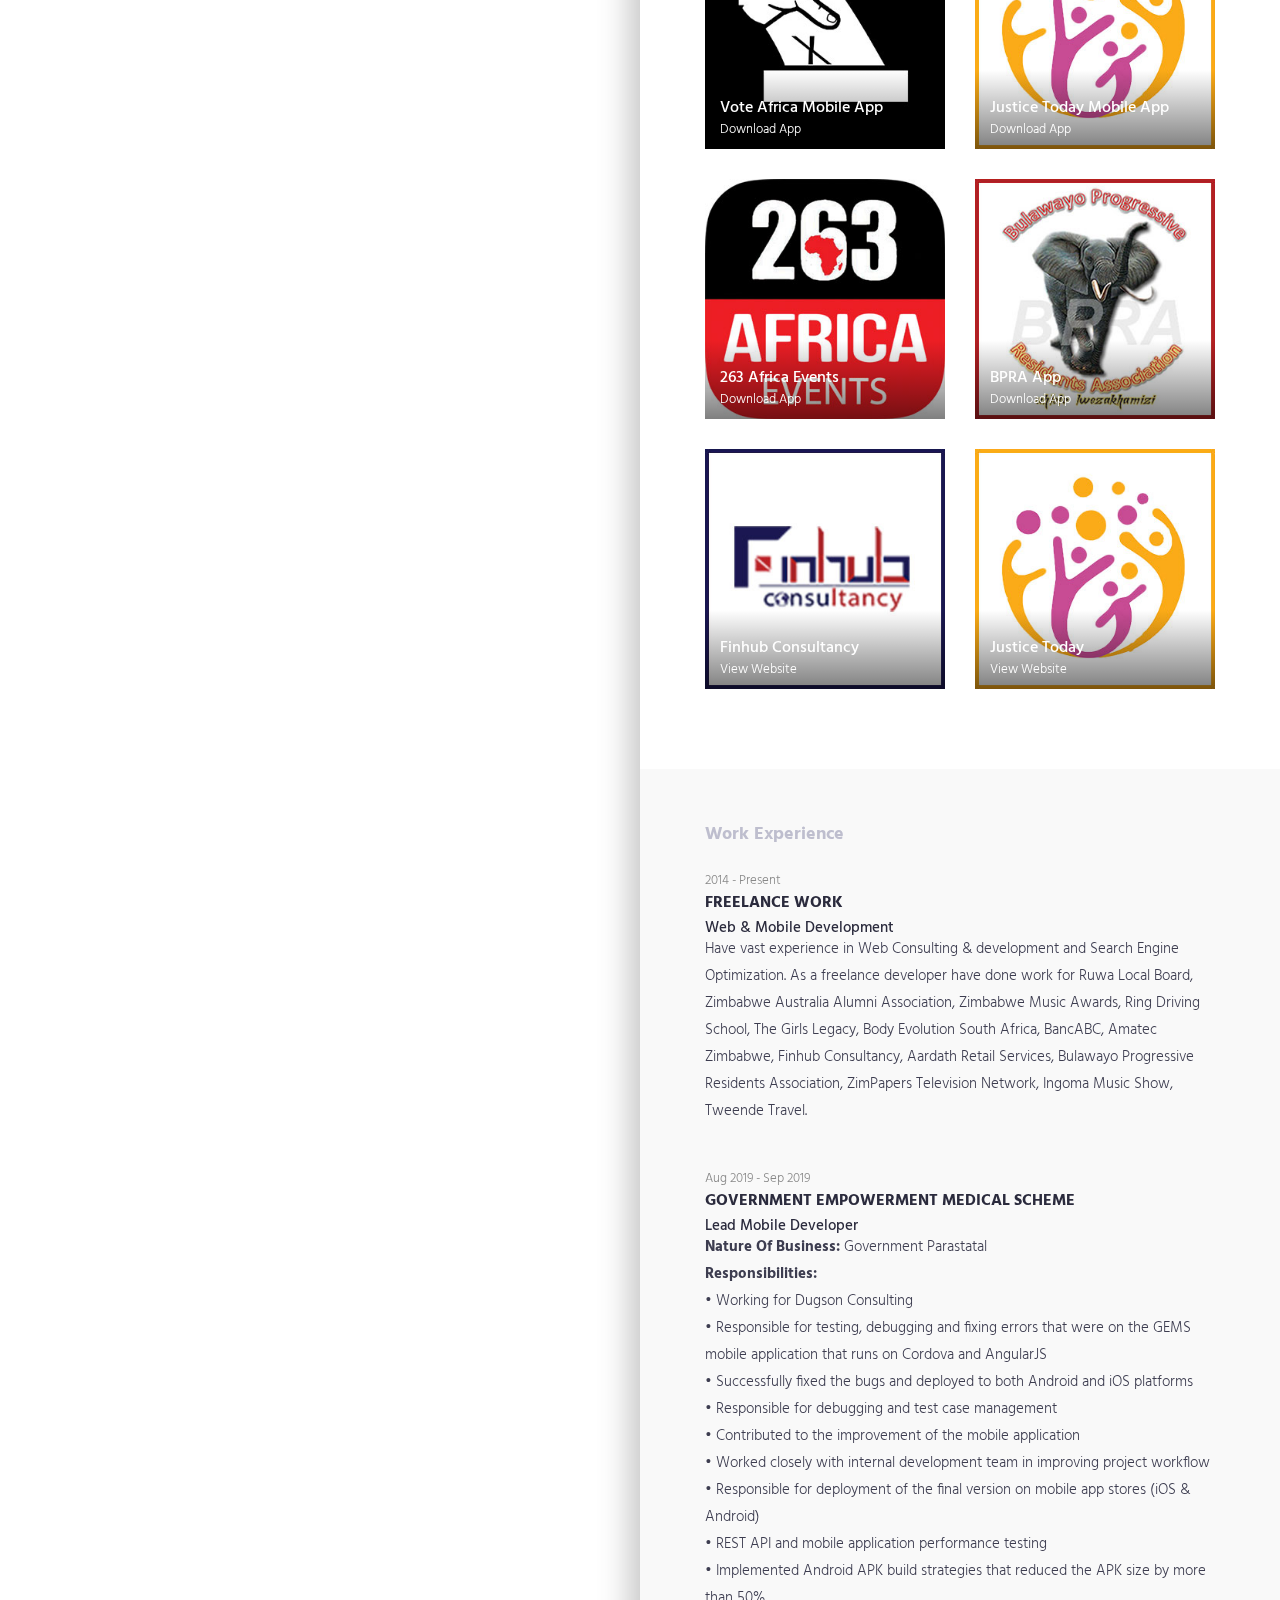
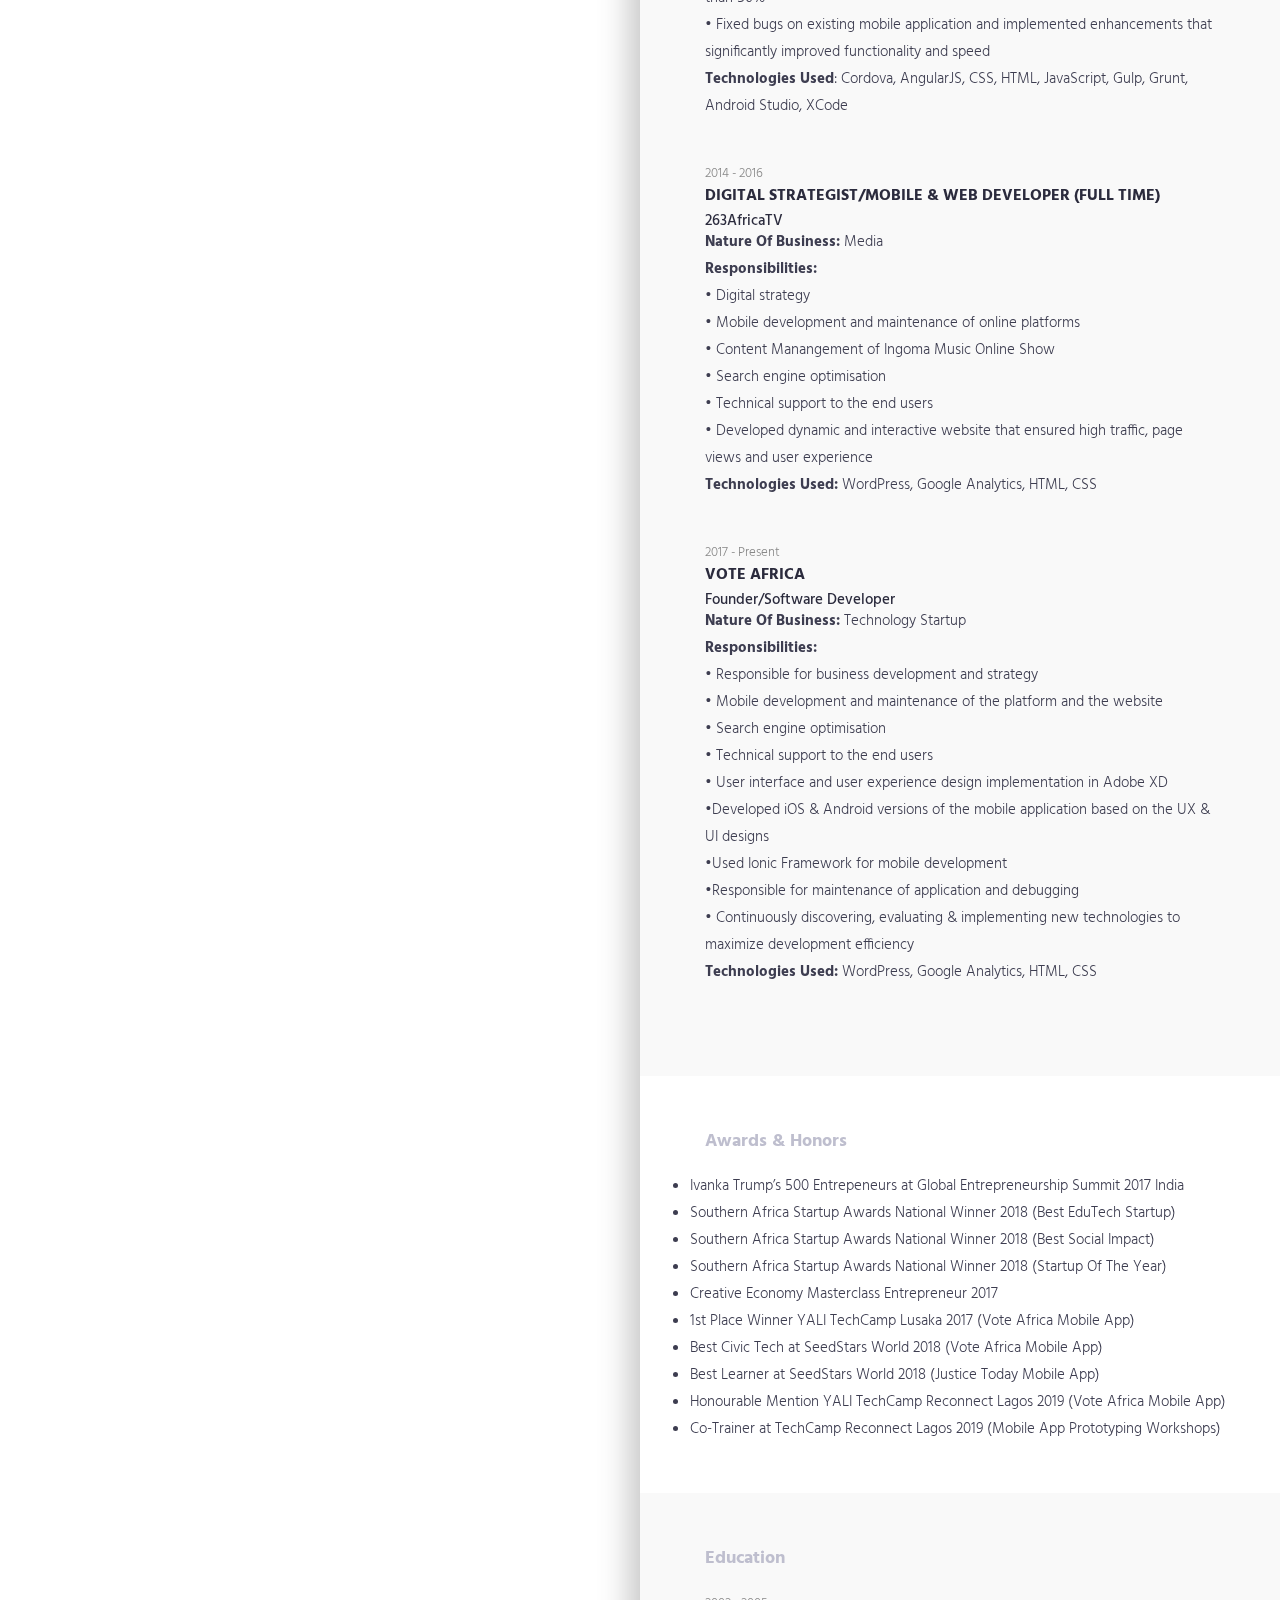
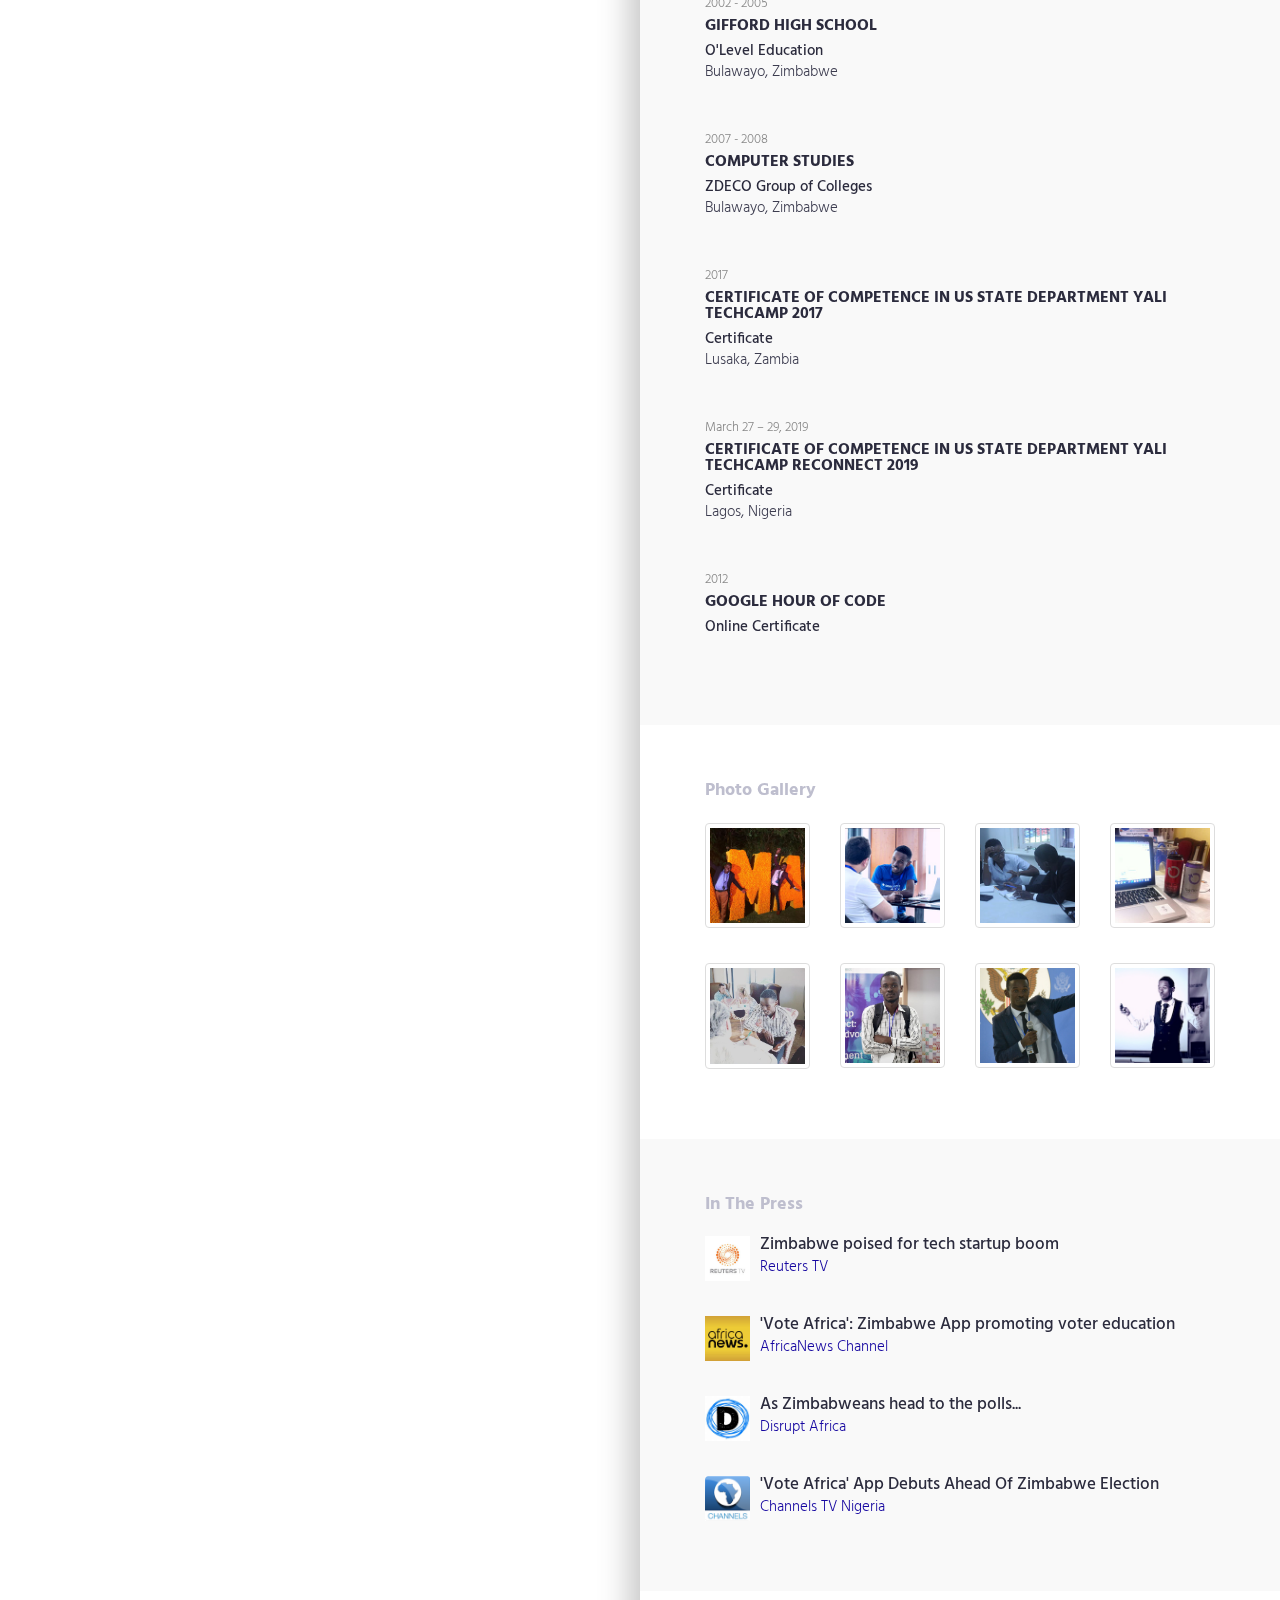
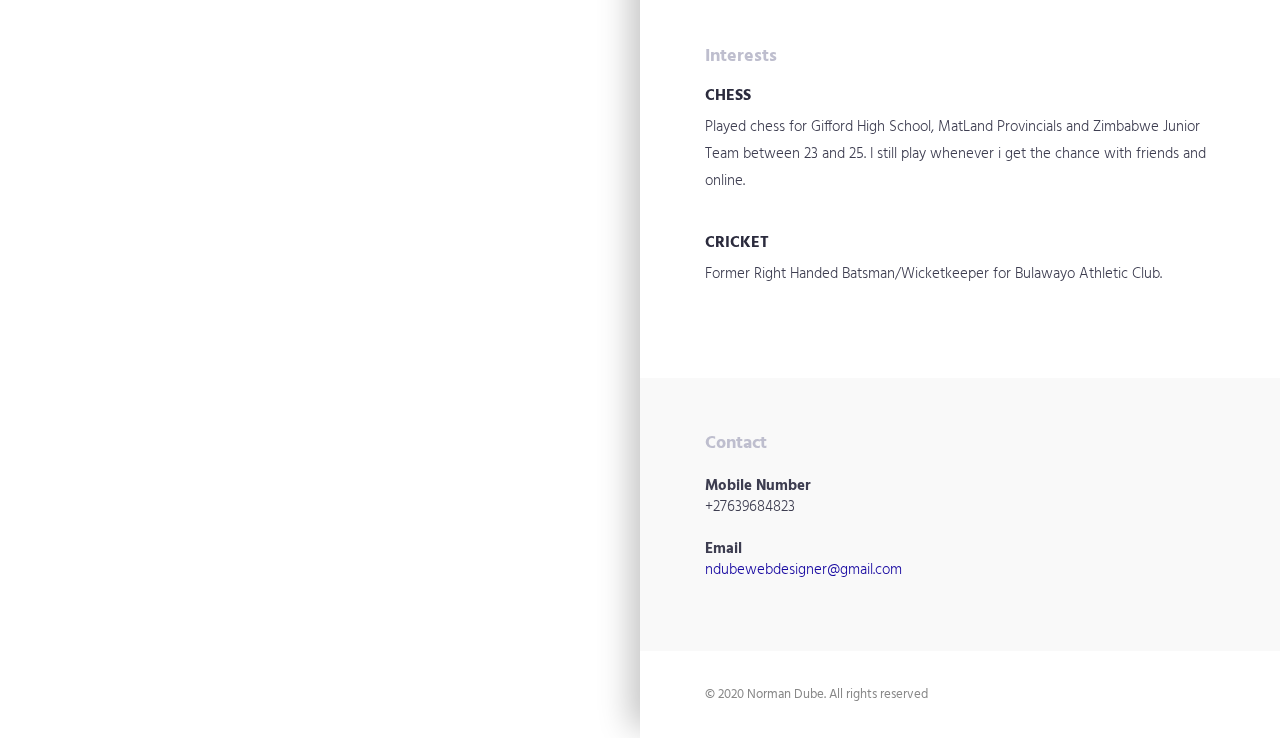
==== commit 5b5391a2: "Update index.html" ====
--- a/index.html
+++ b/index.html
@@ -196,7 +196,7 @@
 
 
                     <div class="progress-item">
-                        <span class="progress-title">Angular 2+, RxJS, Typescript, HTML5, CSS3/4,  JavaScript ES5/6</span>
+                        <span class="progress-title">Angular 2+, RxJS, Typescript</span>
 
                         <div class="progress">
                             <div class="progress-bar" role="progressbar" aria-valuenow="100" aria-valuemin="0"
@@ -209,7 +209,7 @@
 
 
                     <div class="progress-item">
-                        <span class="progress-title">XHTML, CSS, Javascript, JSON, XML, AJAX</span>
+                        <span class="progress-title">HTML5, CSS3/4,  JavaScript ES5/6, Rest API, JSON, JQuery</span>
 
                         <div class="progress">
                             <div class="progress-bar" role="progressbar" aria-valuenow="100" aria-valuemin="0"
@@ -235,19 +235,19 @@
                         <span class="progress-title">Technology Consulting & Strategy</span>
 
                         <div class="progress">
-                            <div class="progress-bar" role="progressbar" aria-valuenow="70" aria-valuemin="0"
-                                 aria-valuemax="100" style="width: 70%;"><span class="progress-percent"> 90%</span>
+                            <div class="progress-bar" role="progressbar" aria-valuenow="80" aria-valuemin="0"
+                                 aria-valuemax="100" style="width: 80%;"><span class="progress-percent"> 80%</span>
                             </div>
                         </div>
                         <!-- .progress -->
                     </div>
                     <!-- .skill-progress -->
                     <div class="progress-item">
-                        <span class="progress-title">Drupal, XML, VueJS</span>
+                        <span class="progress-title">Adobe XD, Invision Studio, WordPress, Photoshop</span>
 
                         <div class="progress">
-                            <div class="progress-bar" role="progressbar" aria-valuenow="40" aria-valuemin="0"
-                                 aria-valuemax="40" style="width: 40%;"><span class="progress-percent"> 40%</span>
+                            <div class="progress-bar" role="progressbar" aria-valuenow="75" aria-valuemin="0"
+                                 aria-valuemax="75" style="width: 75%;"><span class="progress-percent"> 40%</span>
                             </div>
                         </div>
                         <!-- .progress -->
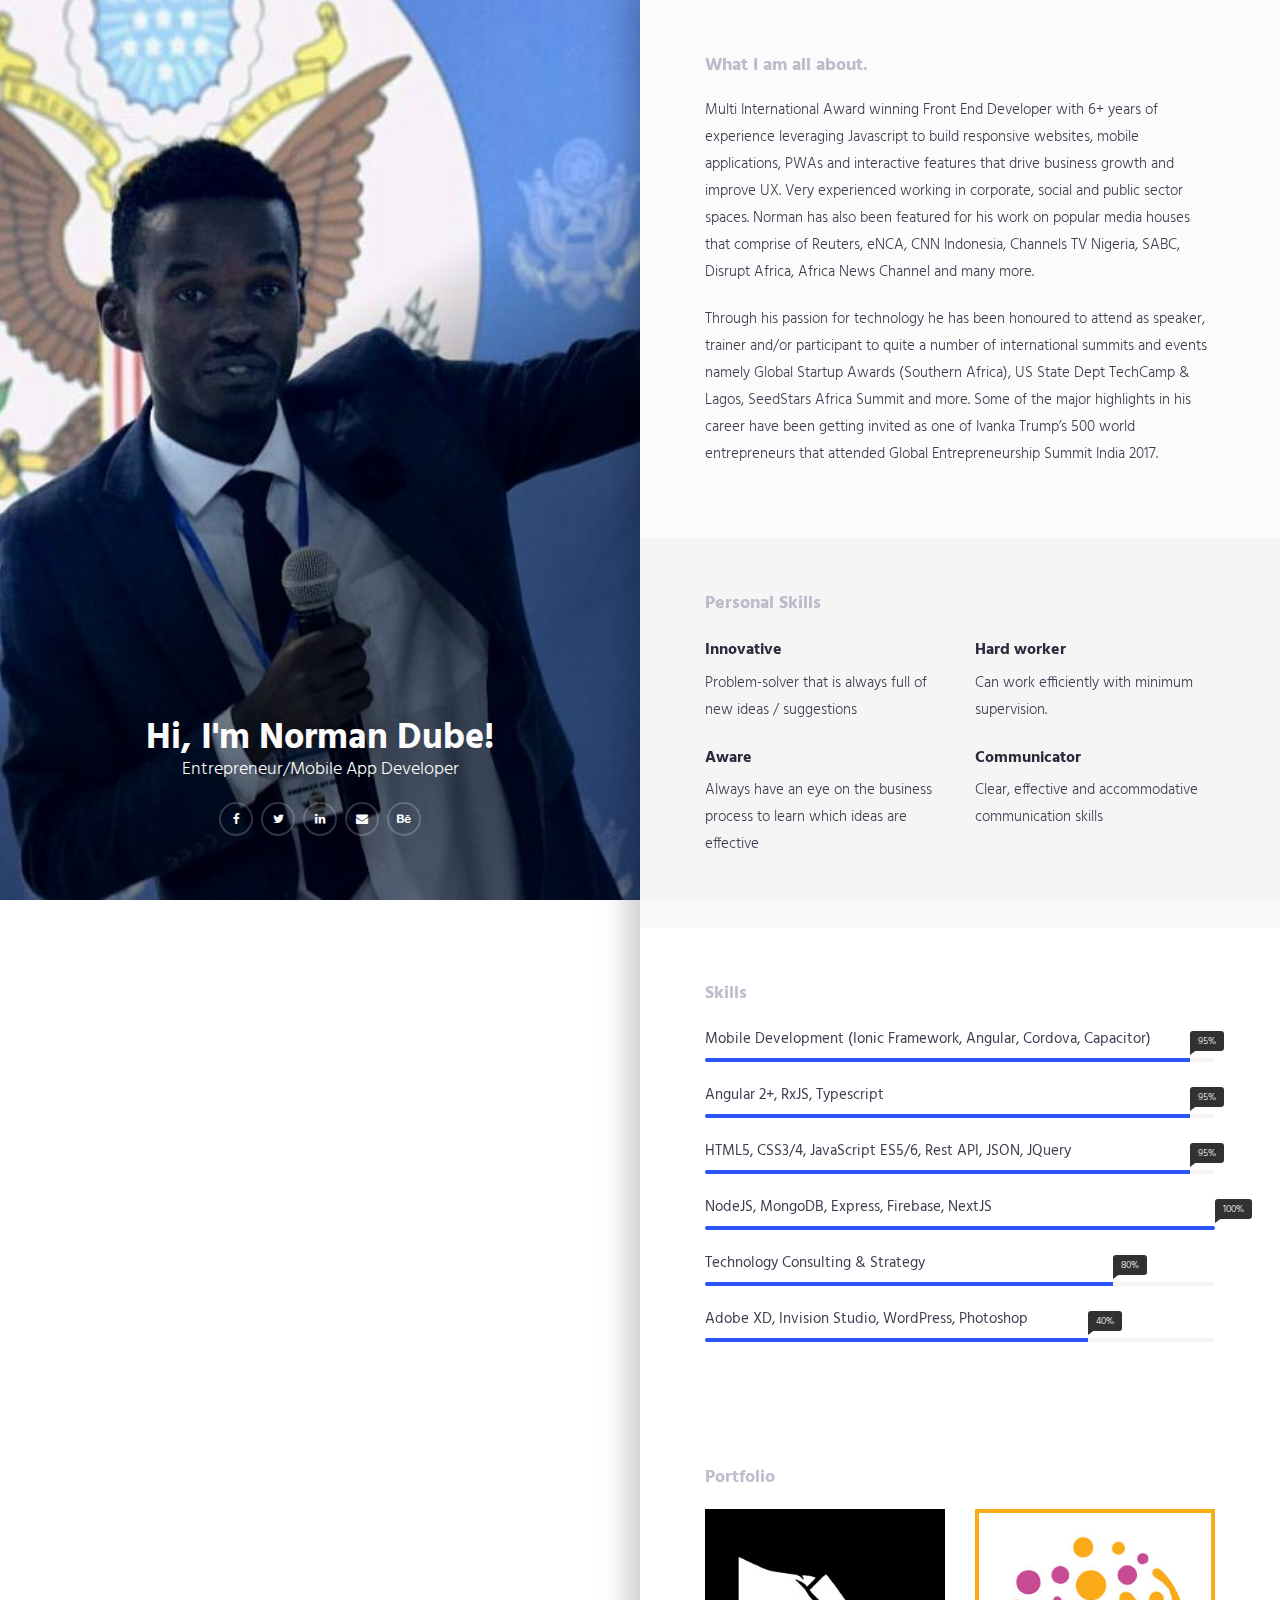
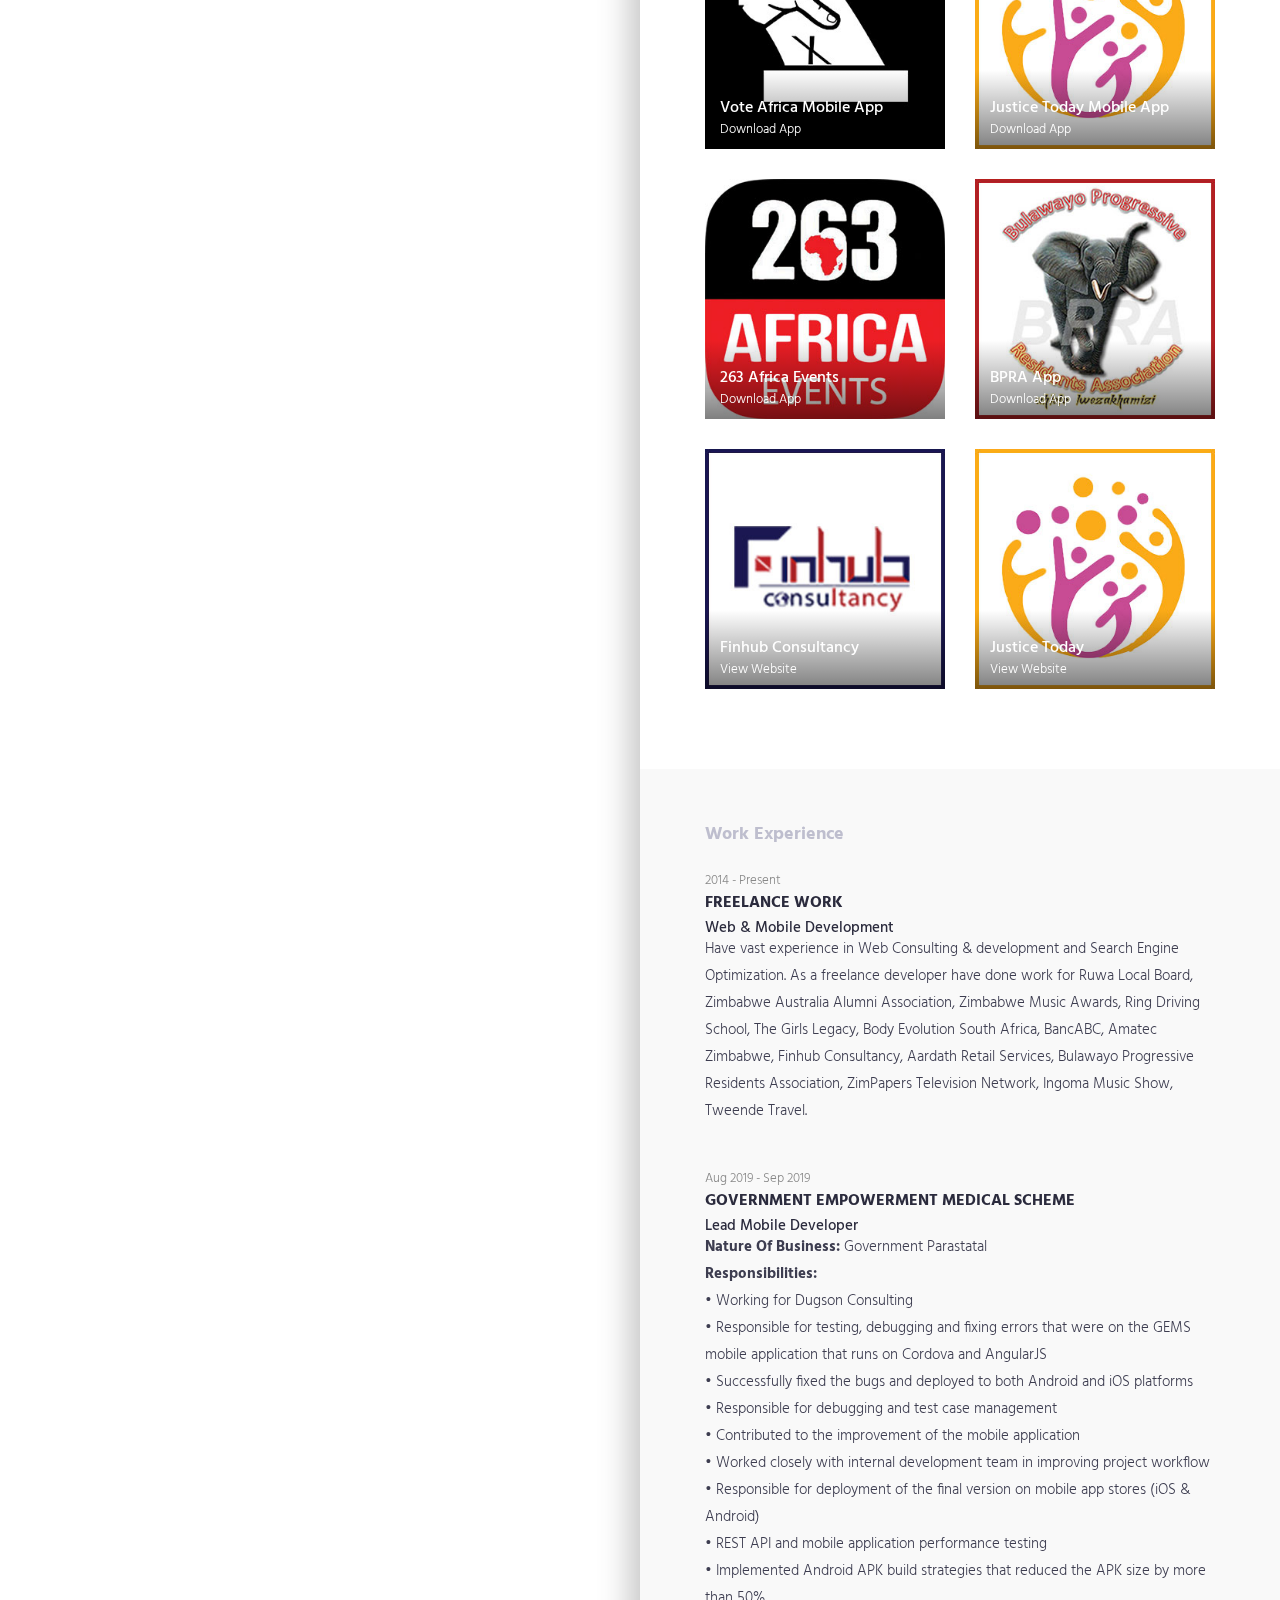
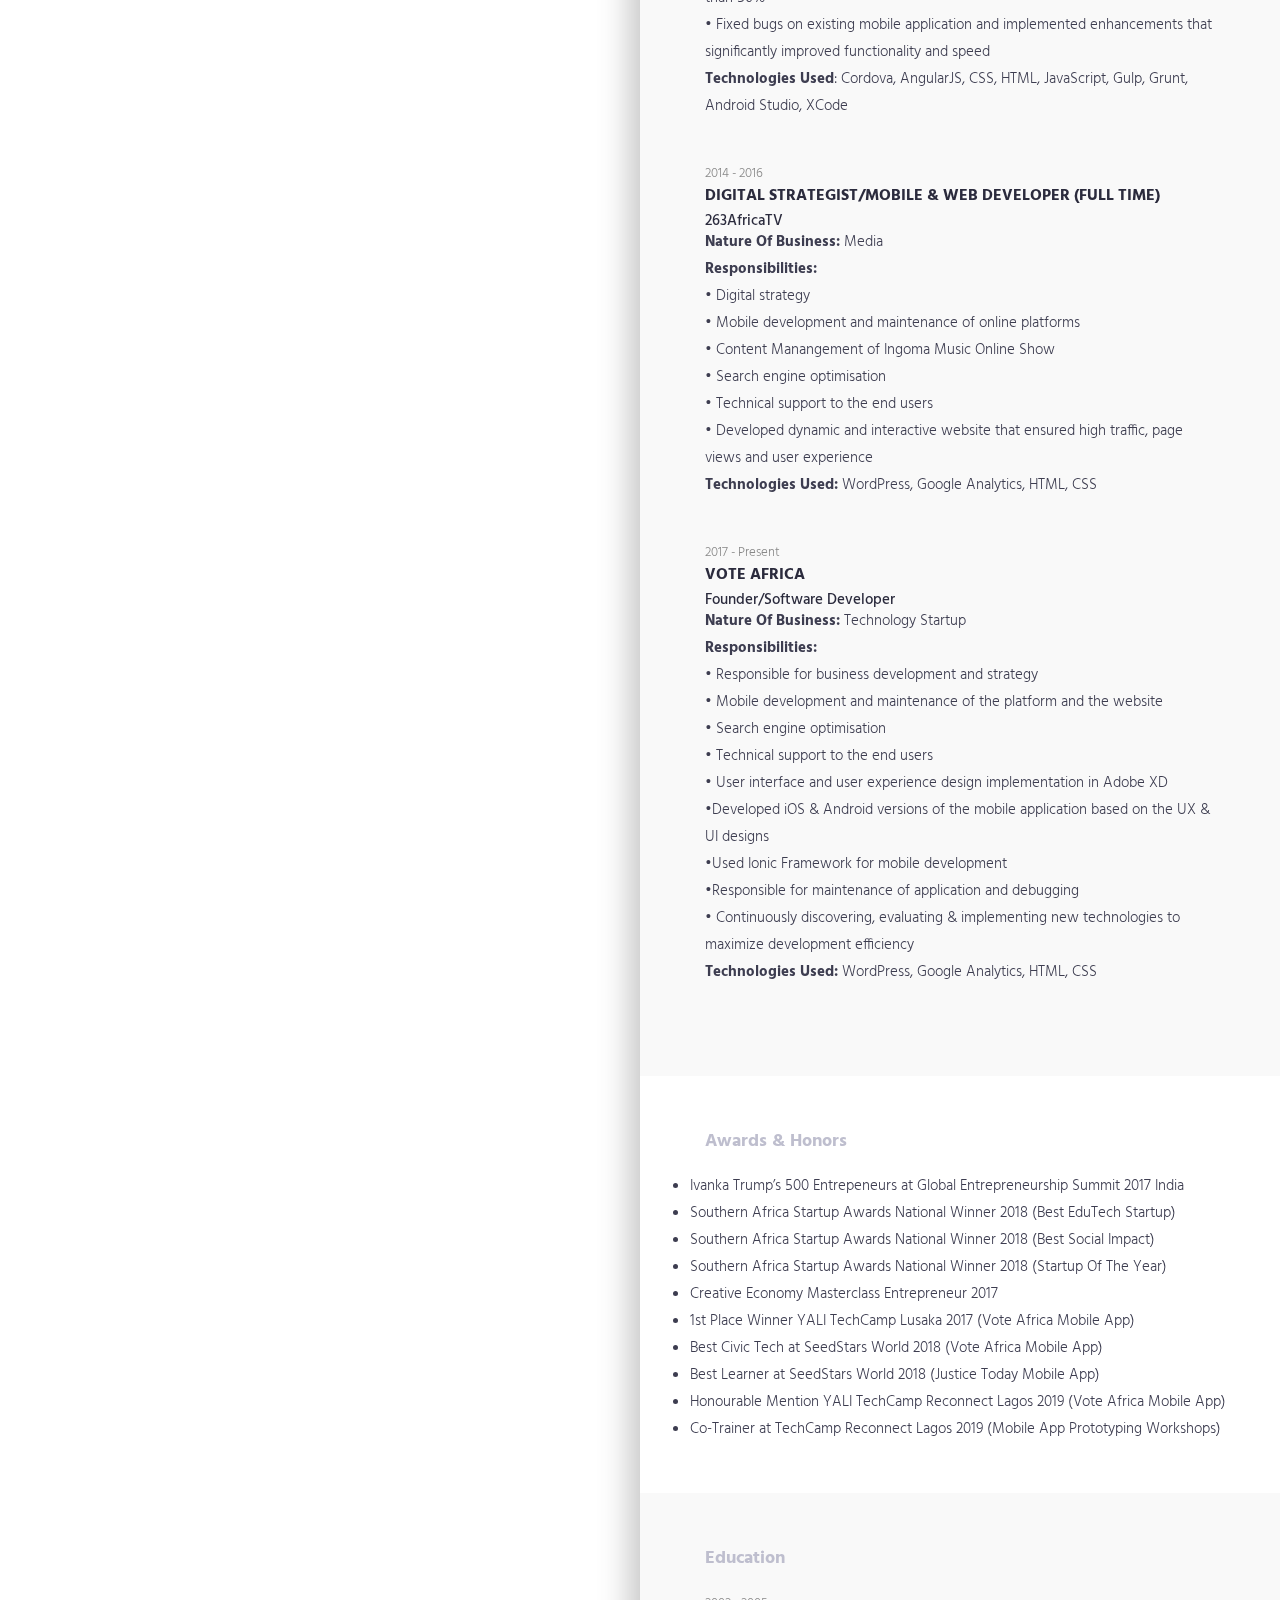
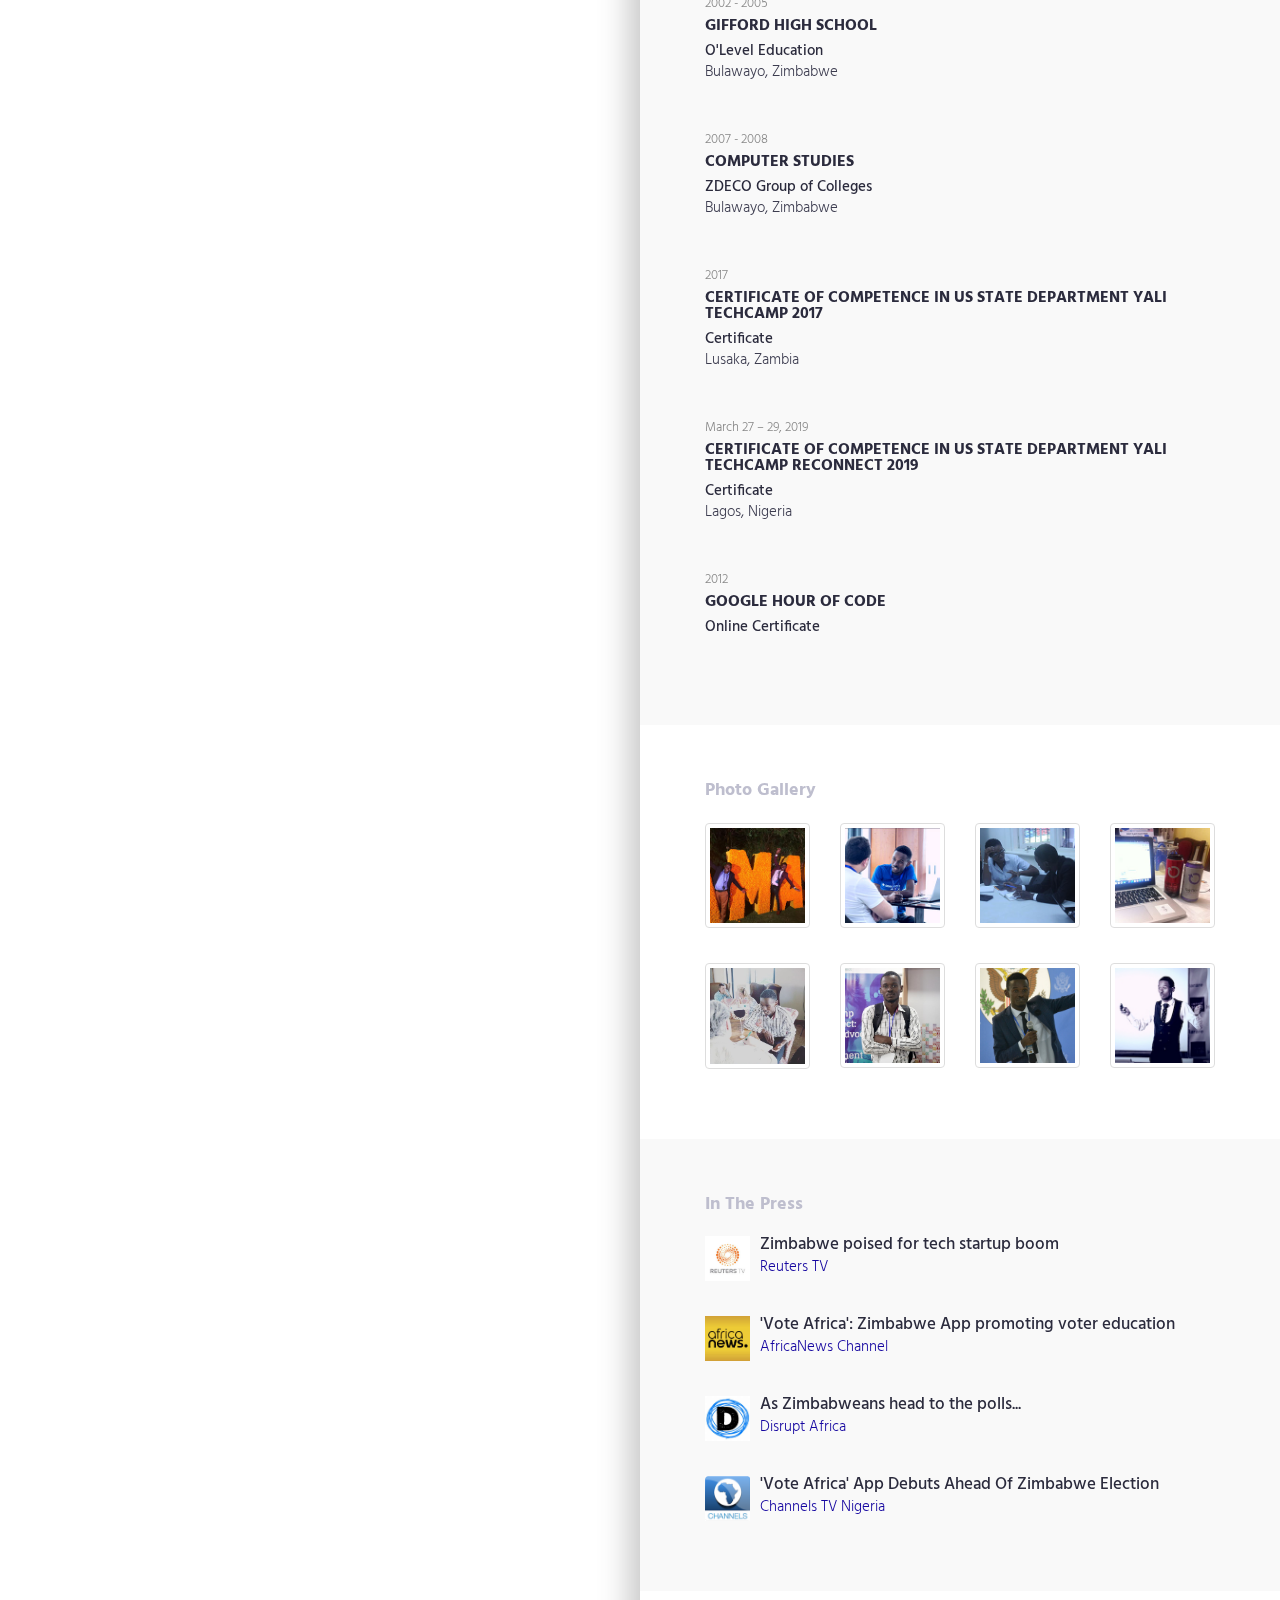
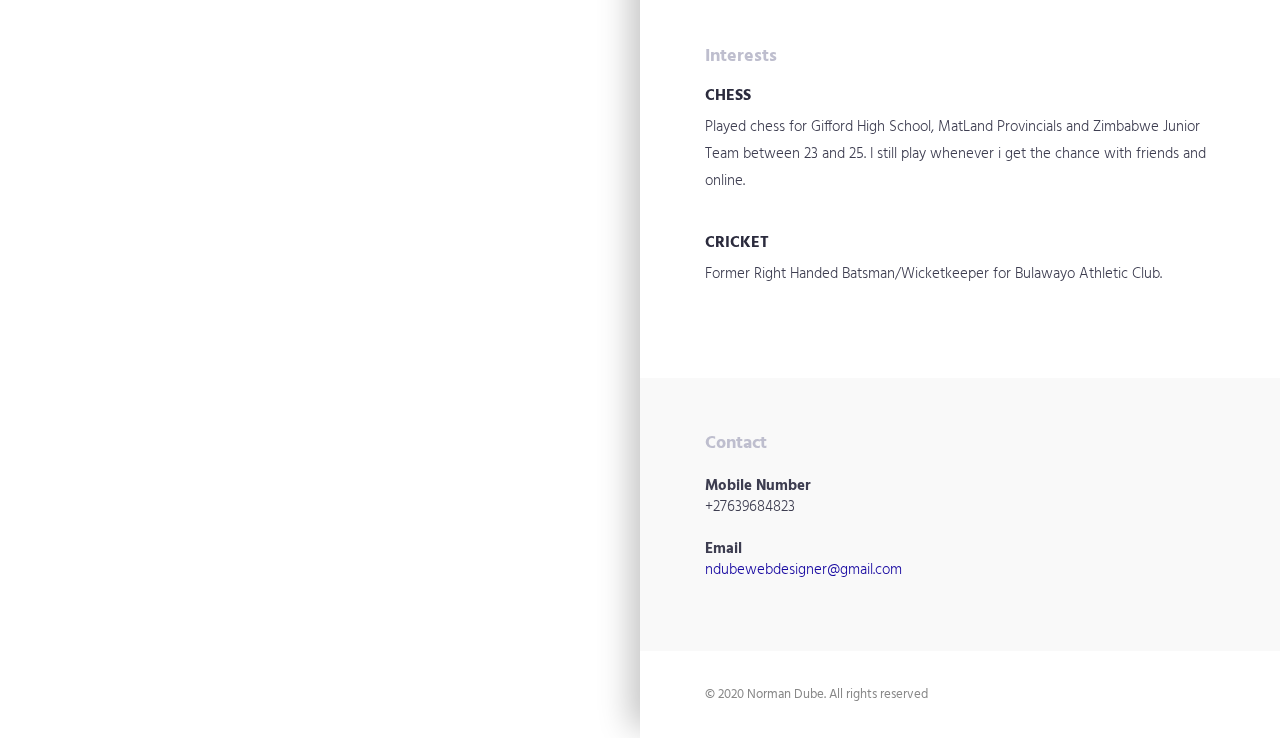
==== commit ff90e3e1: "Update index.html" ====
--- a/index.html
+++ b/index.html
@@ -186,8 +186,8 @@
                         <span class="progress-title">Mobile Development (Ionic Framework, Angular, Cordova, Capacitor)</span>
 
                         <div class="progress">
-                            <div class="progress-bar" role="progressbar" aria-valuenow="100" aria-valuemin="0"
-                                 aria-valuemax="100" style="width: 100%"><span class="progress-percent"> 100%</span>
+                            <div class="progress-bar" role="progressbar" aria-valuenow="95" aria-valuemin="0"
+                                 aria-valuemax="100" style="width: 95%"><span class="progress-percent"> 95%</span>
                             </div>
                         </div>
                         <!-- .progress -->
@@ -199,8 +199,8 @@
                         <span class="progress-title">Angular 2+, RxJS, Typescript</span>
 
                         <div class="progress">
-                            <div class="progress-bar" role="progressbar" aria-valuenow="100" aria-valuemin="0"
-                                 aria-valuemax="100" style="width: 100%"><span class="progress-percent"> 100%</span>
+                            <div class="progress-bar" role="progressbar" aria-valuenow="95" aria-valuemin="0"
+                                 aria-valuemax="100" style="width: 95%"><span class="progress-percent"> 95%</span>
                             </div>
                         </div>
                         <!-- /.progress -->
@@ -212,8 +212,8 @@
                         <span class="progress-title">HTML5, CSS3/4,  JavaScript ES5/6, Rest API, JSON, JQuery</span>
 
                         <div class="progress">
-                            <div class="progress-bar" role="progressbar" aria-valuenow="100" aria-valuemin="0"
-                                 aria-valuemax="100" style="width: 100%;"><span class="progress-percent"> 100%</span>
+                            <div class="progress-bar" role="progressbar" aria-valuenow="95" aria-valuemin="0"
+                                 aria-valuemax="100" style="width: 95%;"><span class="progress-percent"> 95%</span>
                             </div>
                         </div>
                         <!-- /.progress -->
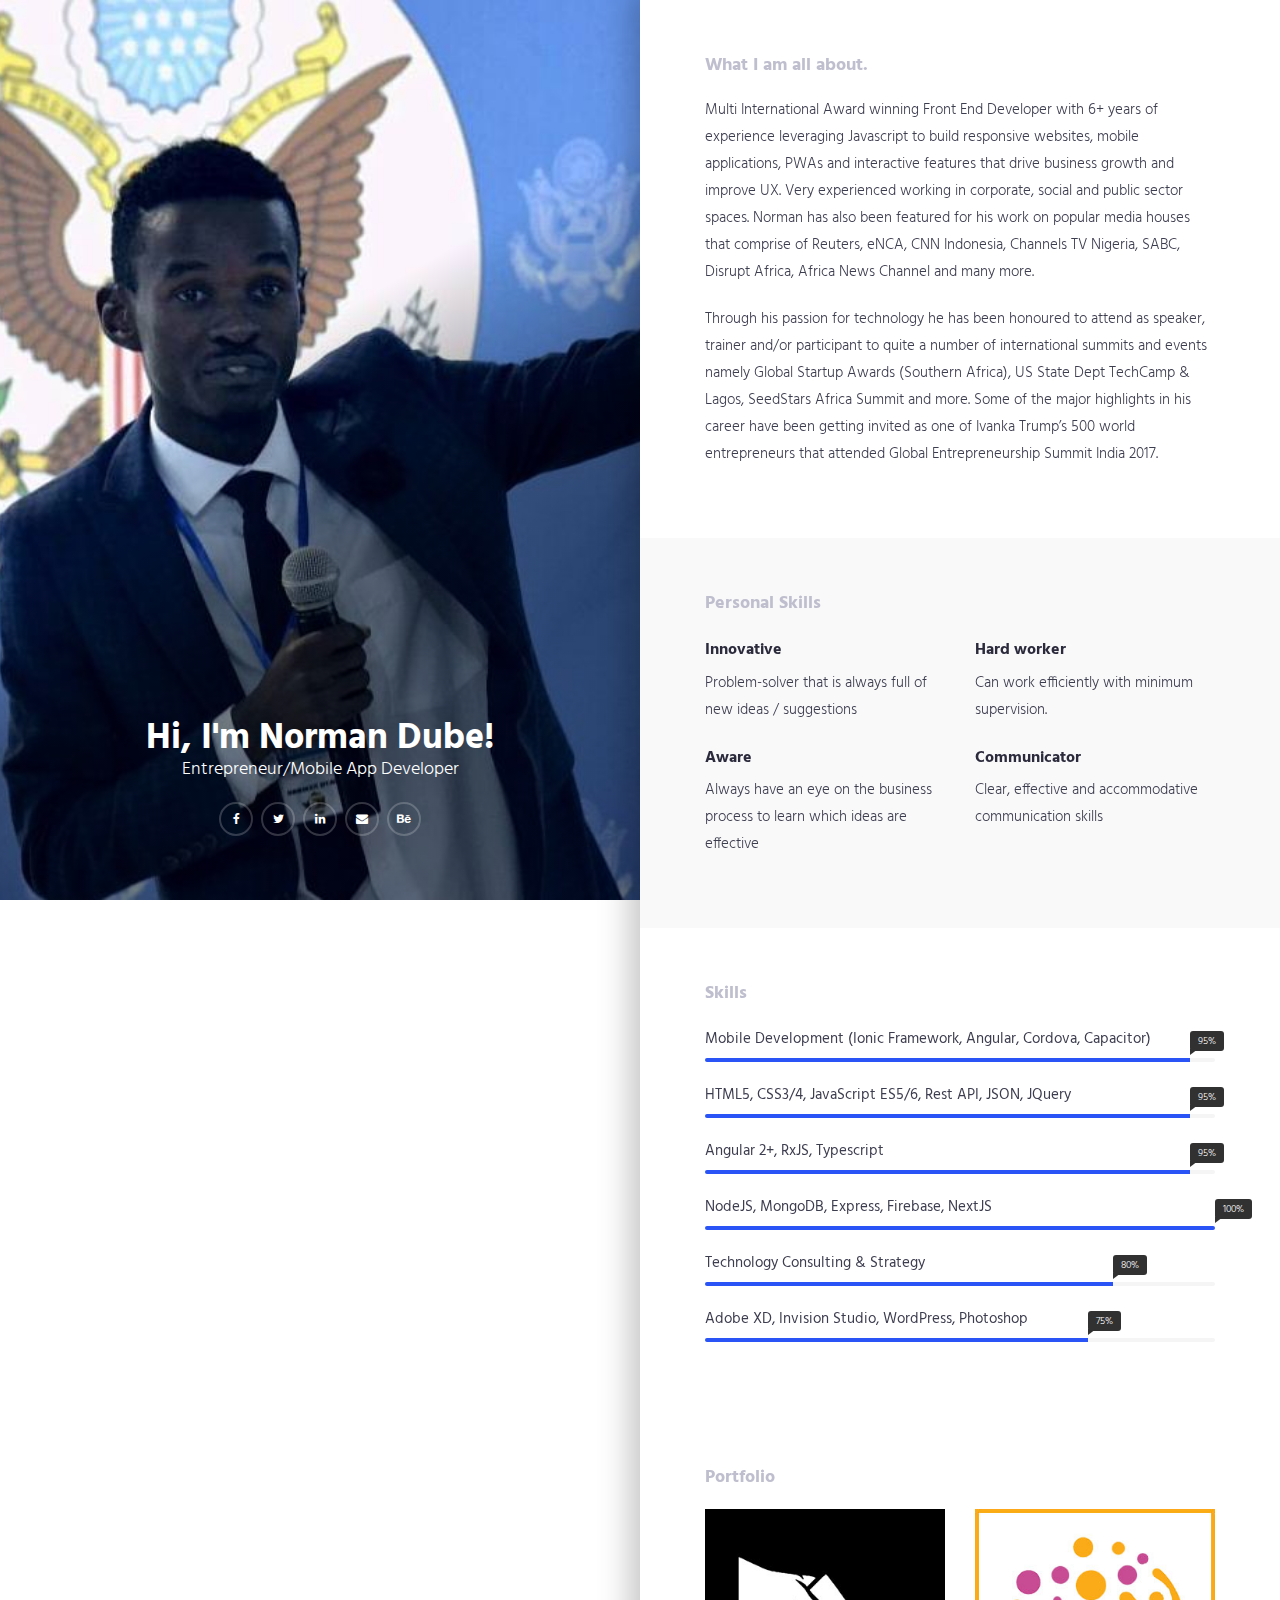
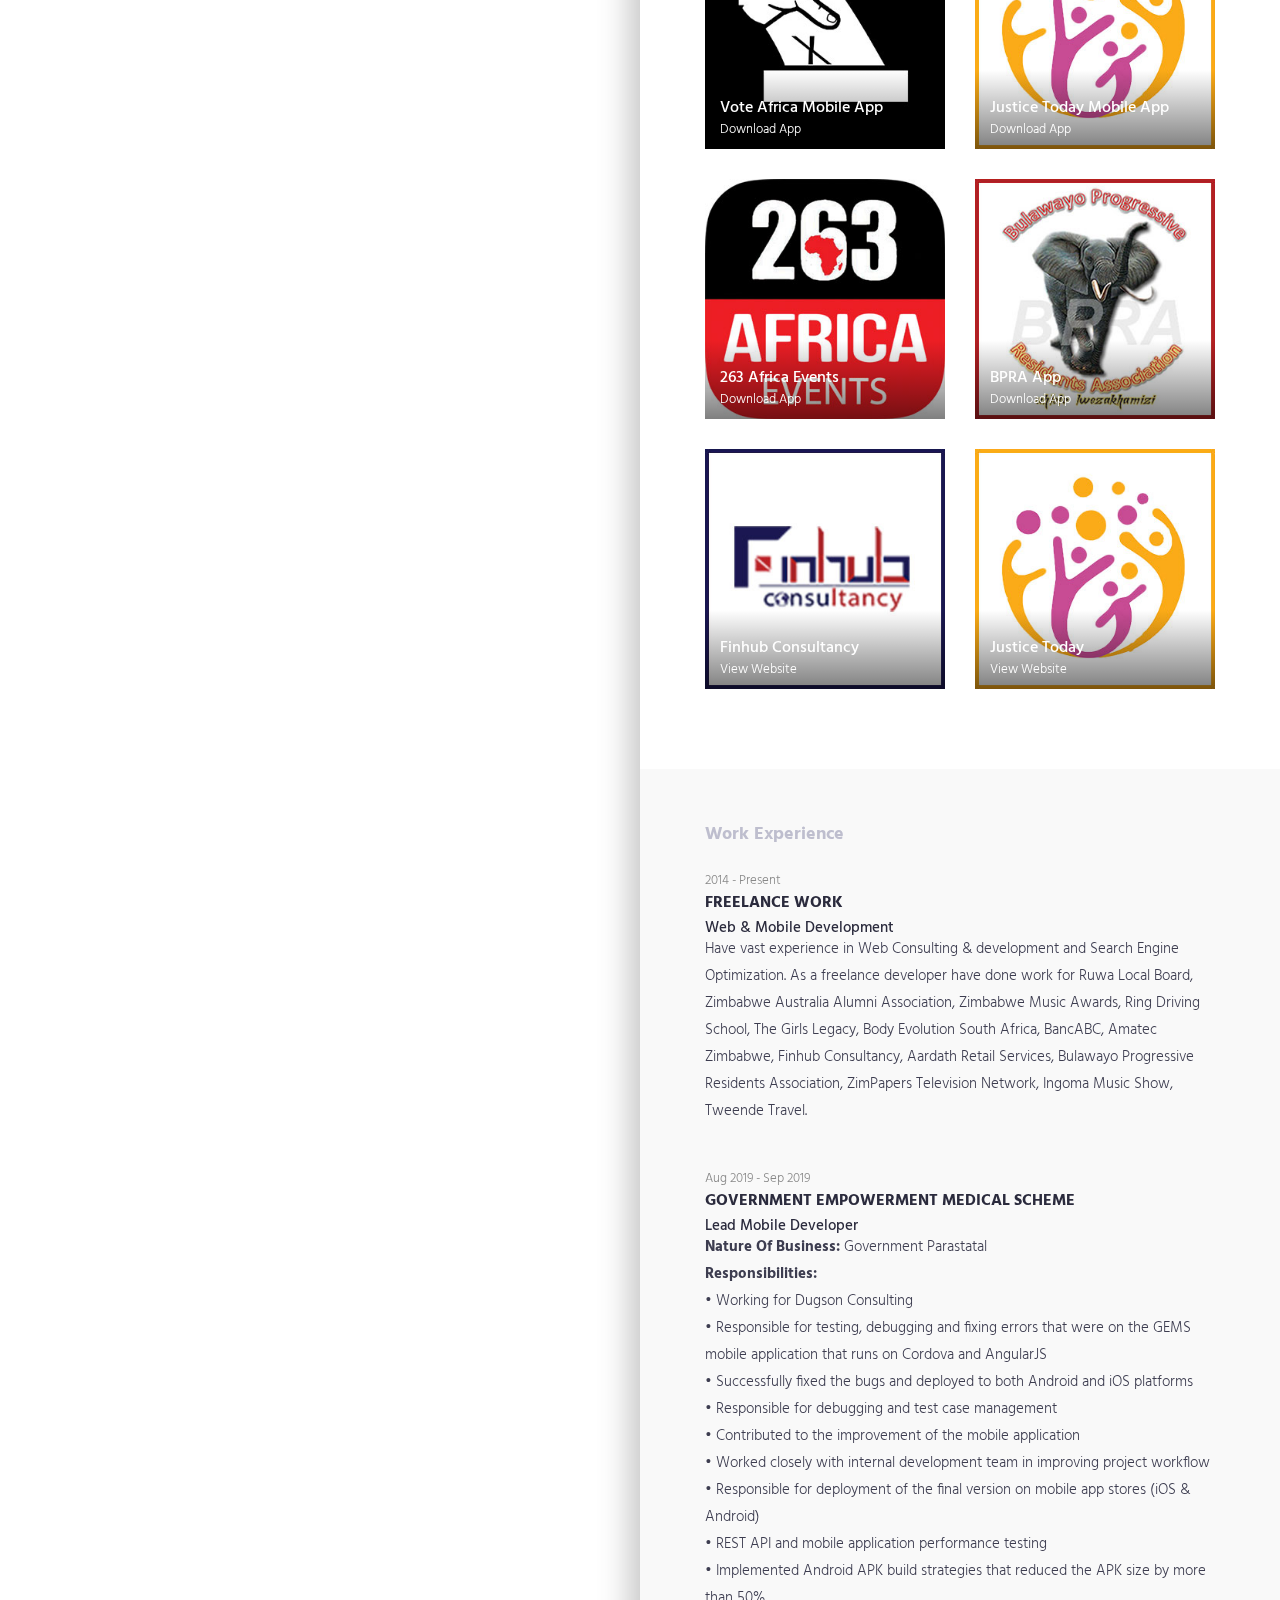
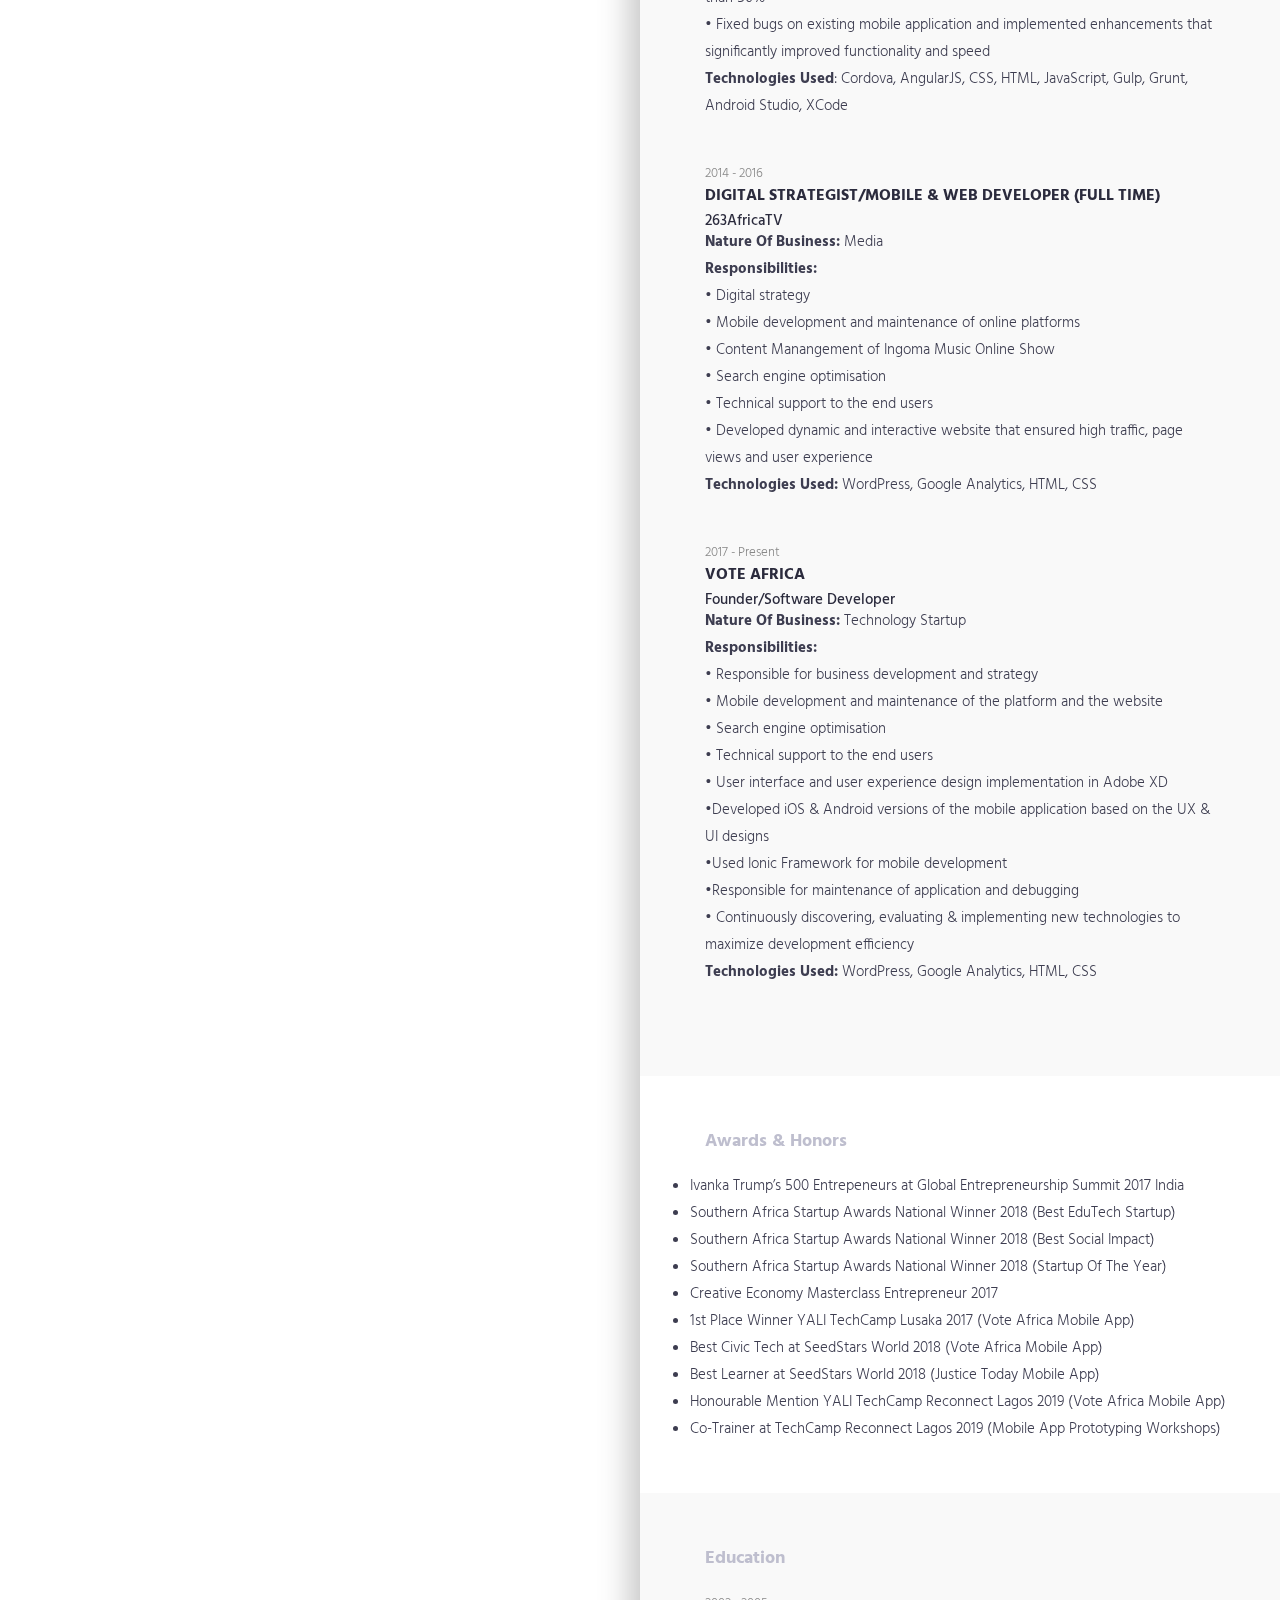
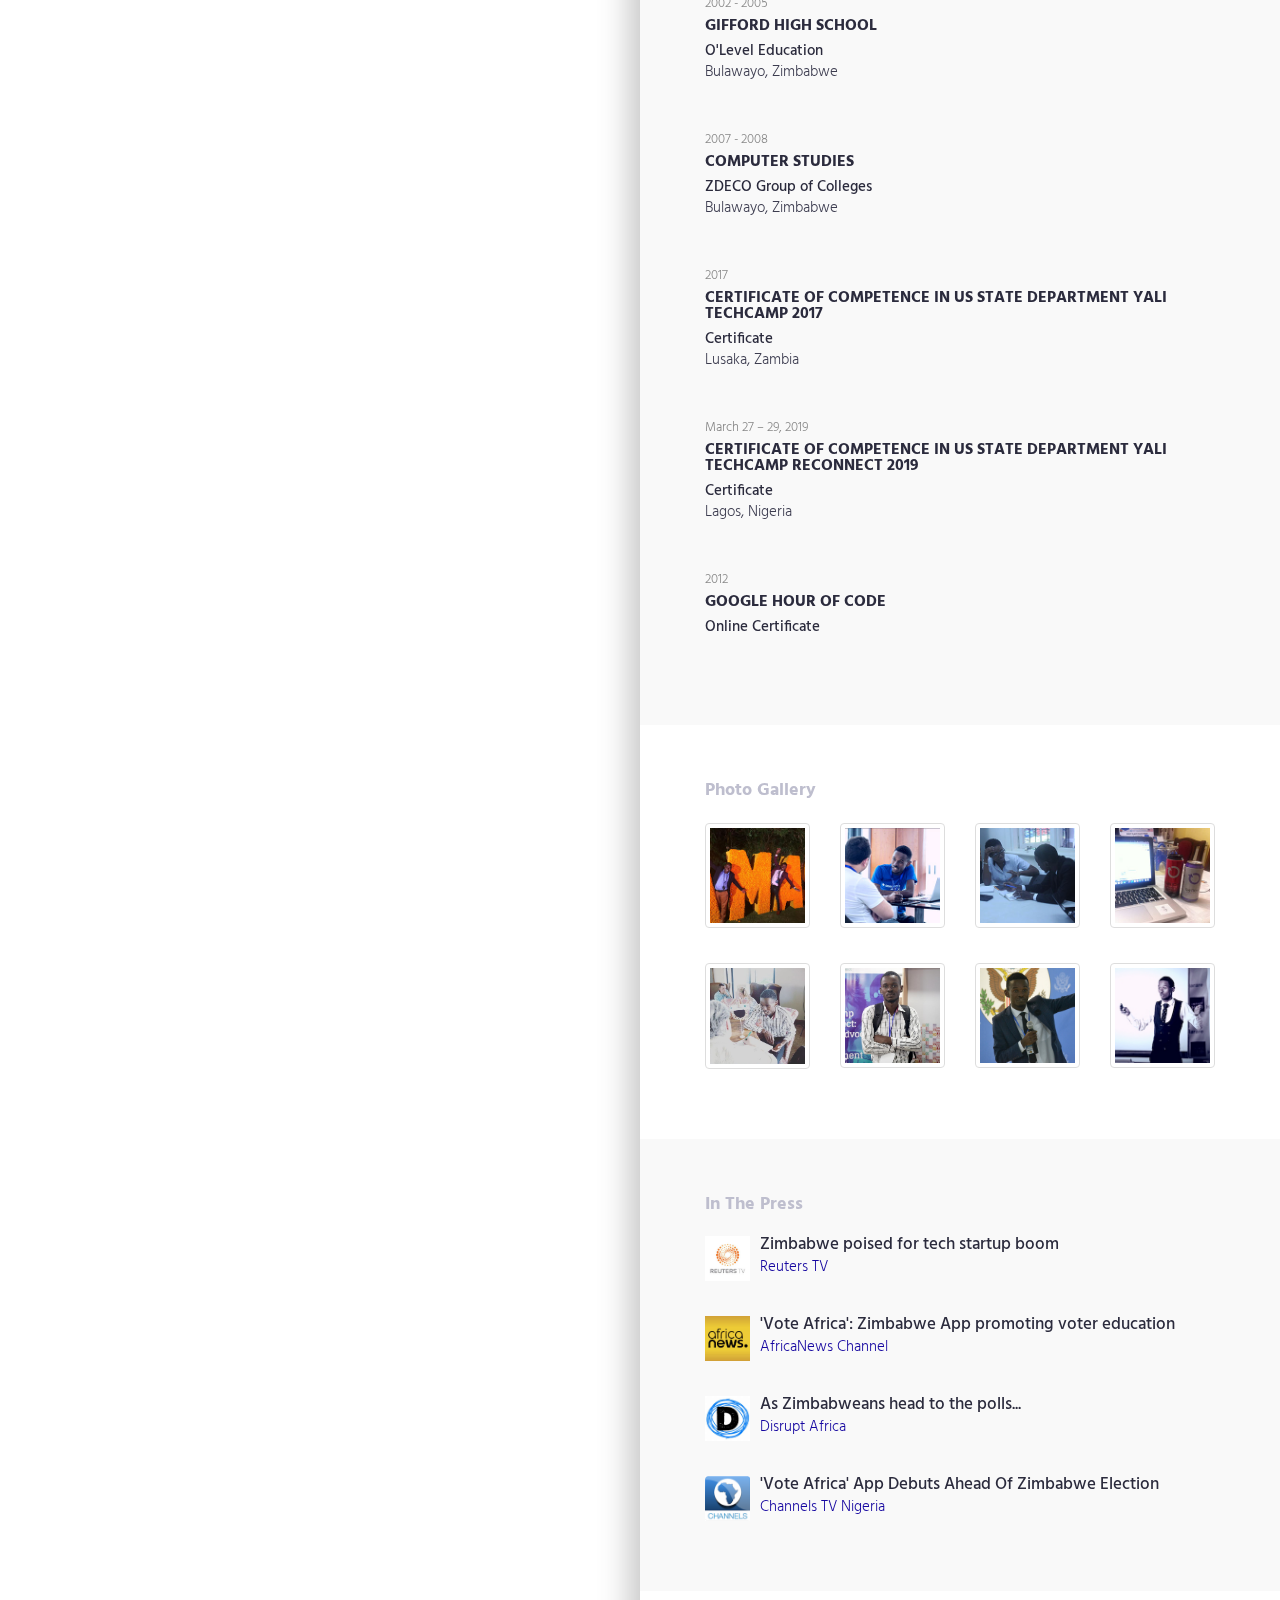
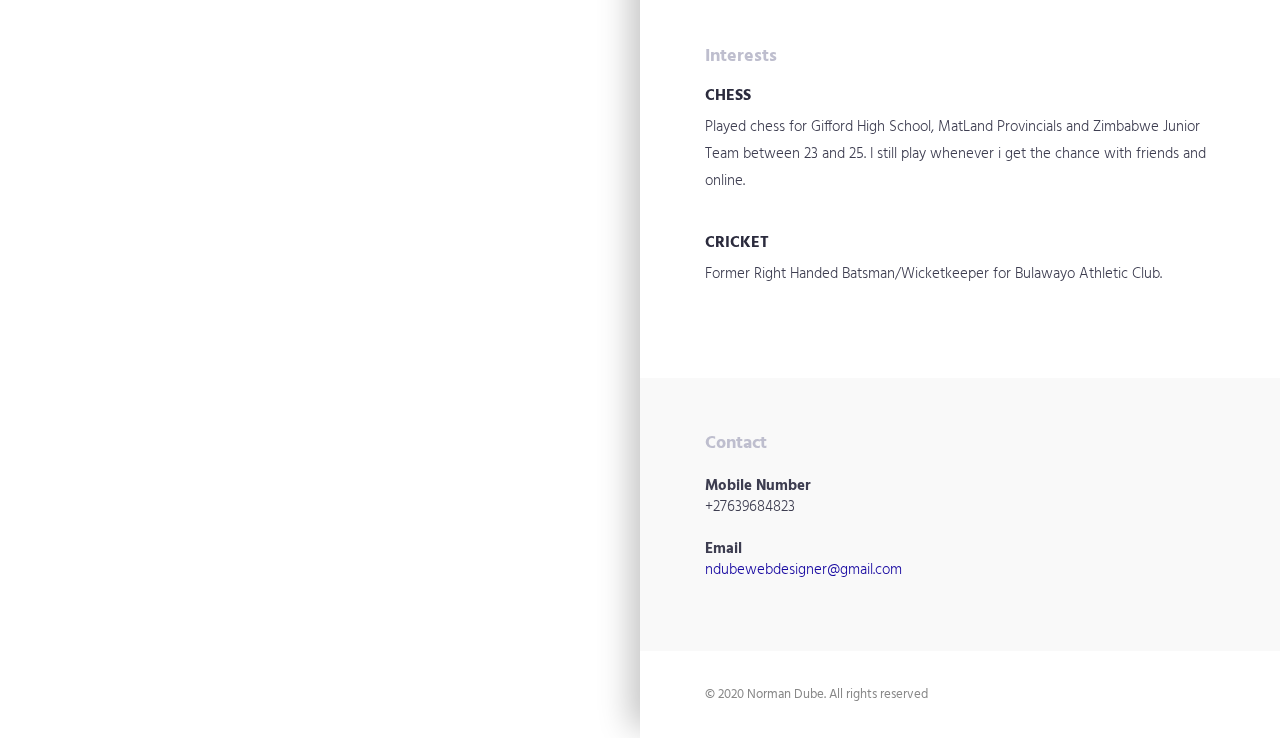
==== commit 40ea469d: "Shady update" ====
--- a/index.html
+++ b/index.html
@@ -193,6 +193,18 @@
                         <!-- .progress -->
                     </div>
                     <!-- .skill-progress -->
+                    
+                    <div class="progress-item">
+                        <span class="progress-title">HTML5, CSS3/4,  JavaScript ES5/6, Rest API, JSON, JQuery</span>
+
+                        <div class="progress">
+                            <div class="progress-bar" role="progressbar" aria-valuenow="95" aria-valuemin="0"
+                                 aria-valuemax="100" style="width: 95%;"><span class="progress-percent"> 95%</span>
+                            </div>
+                        </div>
+                        <!-- /.progress -->
+                    </div>
+                    <!-- /.skill-progress -->                    
 
 
                     <div class="progress-item">
@@ -209,18 +221,6 @@
 
 
                     <div class="progress-item">
-                        <span class="progress-title">HTML5, CSS3/4,  JavaScript ES5/6, Rest API, JSON, JQuery</span>
-
-                        <div class="progress">
-                            <div class="progress-bar" role="progressbar" aria-valuenow="95" aria-valuemin="0"
-                                 aria-valuemax="100" style="width: 95%;"><span class="progress-percent"> 95%</span>
-                            </div>
-                        </div>
-                        <!-- /.progress -->
-                    </div>
-                    <!-- /.skill-progress -->
-
-                    <div class="progress-item">
                         <span class="progress-title">NodeJS, MongoDB, Express, Firebase, NextJS</span>
 
                         <div class="progress">
@@ -247,7 +247,7 @@
 
                         <div class="progress">
                             <div class="progress-bar" role="progressbar" aria-valuenow="75" aria-valuemin="0"
-                                 aria-valuemax="75" style="width: 75%;"><span class="progress-percent"> 40%</span>
+                                 aria-valuemax="75" style="width: 75%;"><span class="progress-percent"> 75%</span>
                             </div>
                         </div>
                         <!-- .progress -->
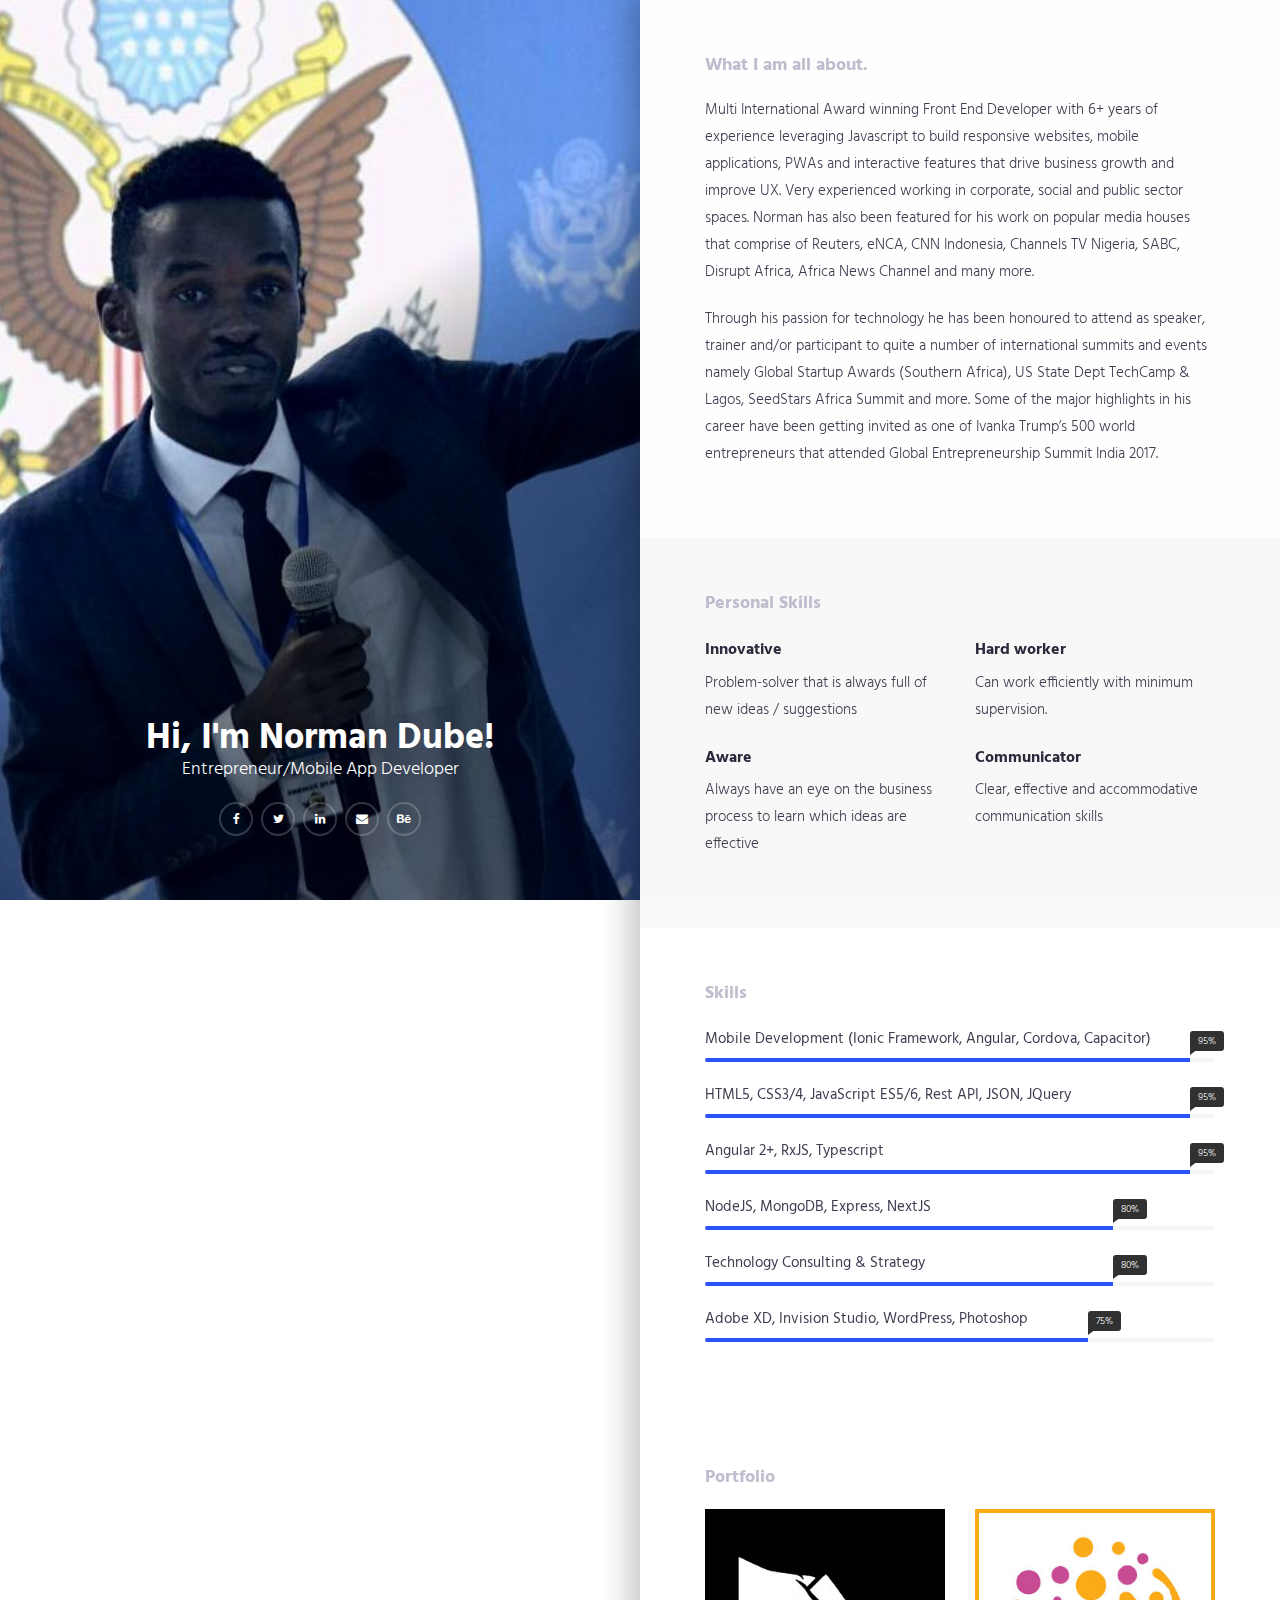
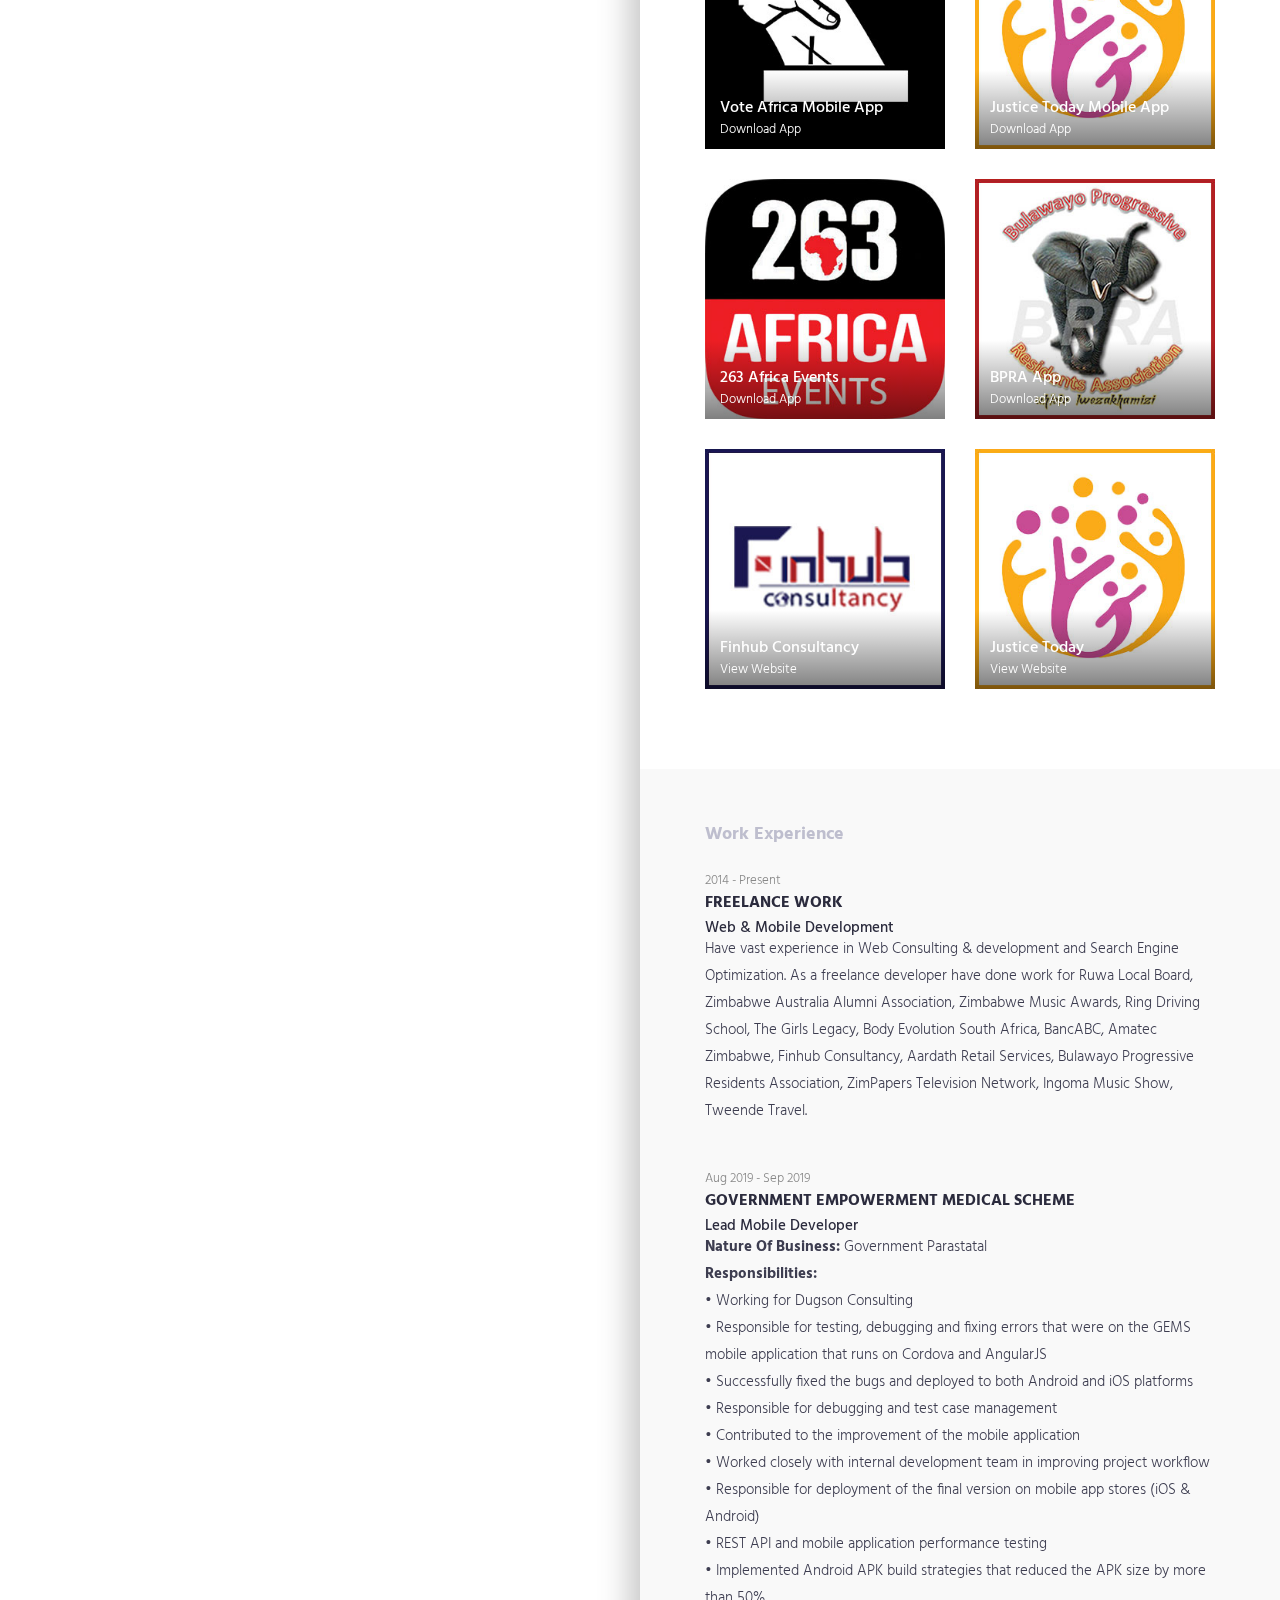
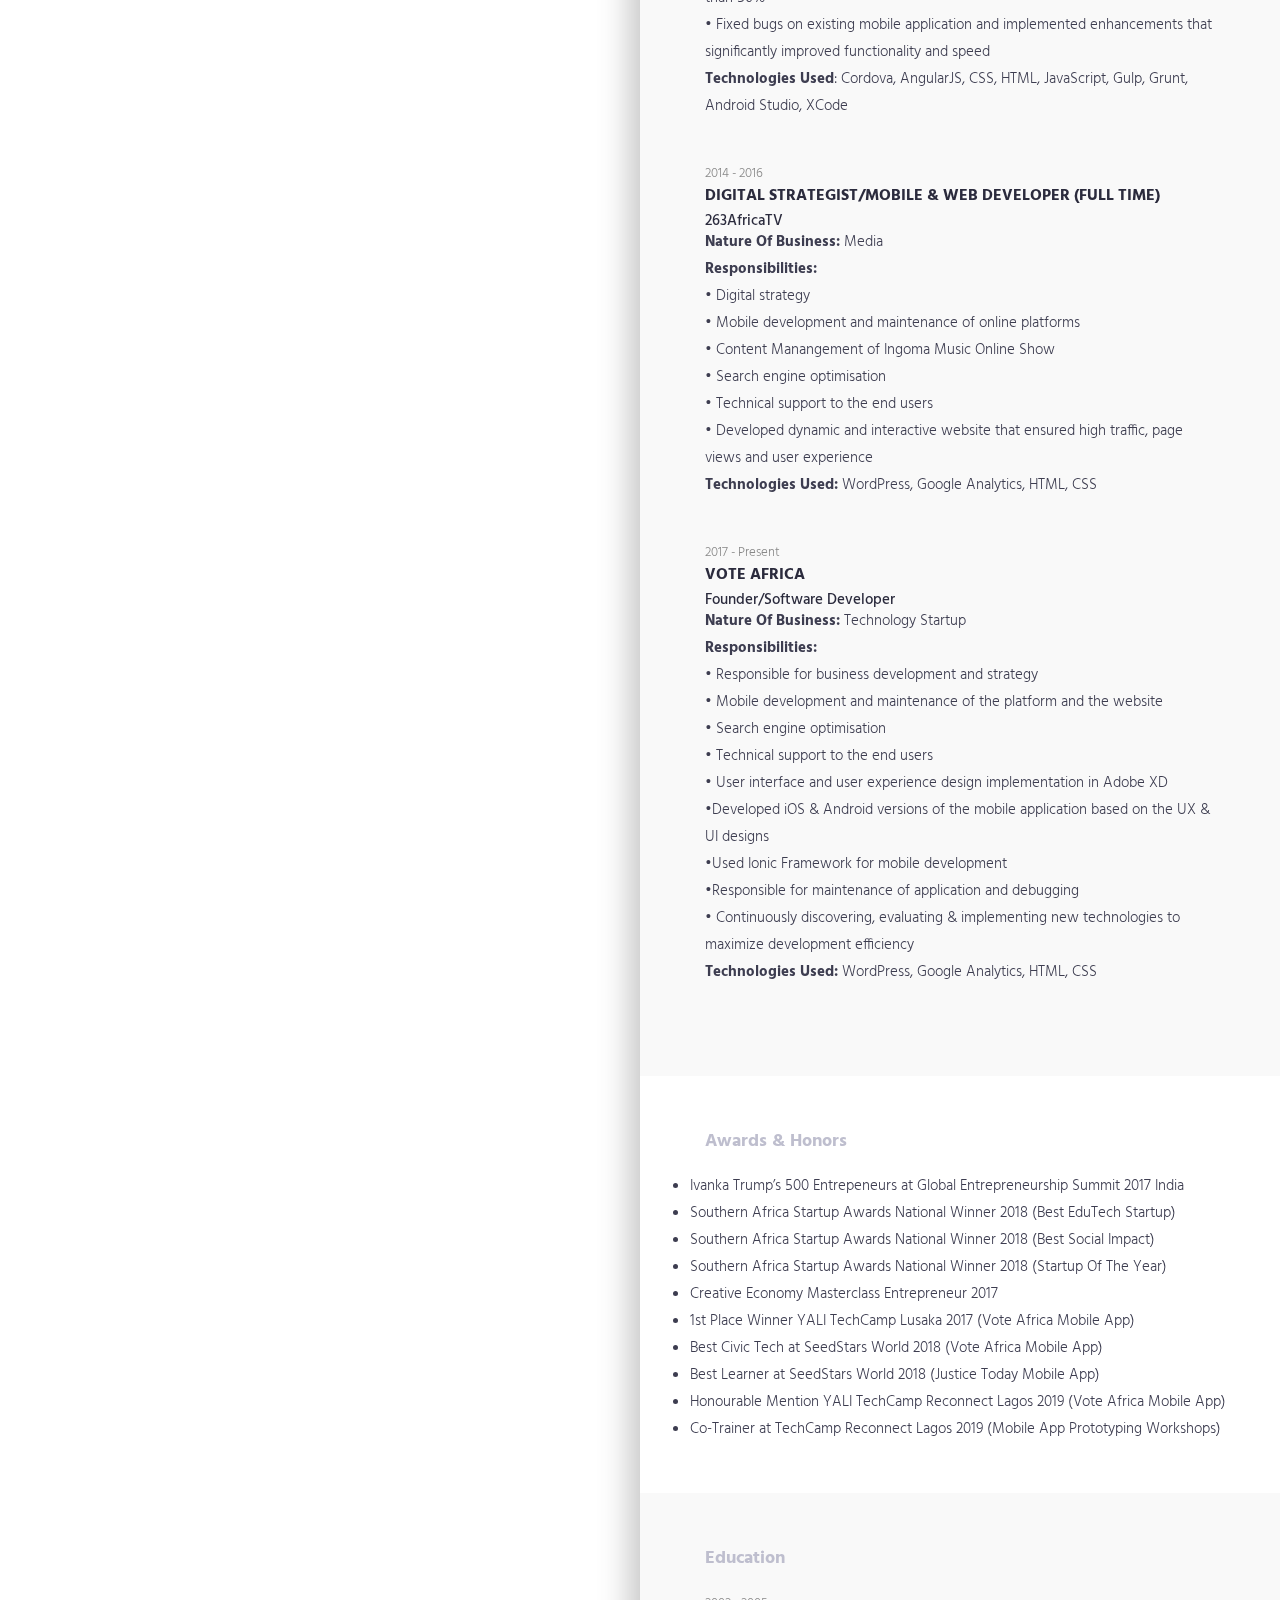
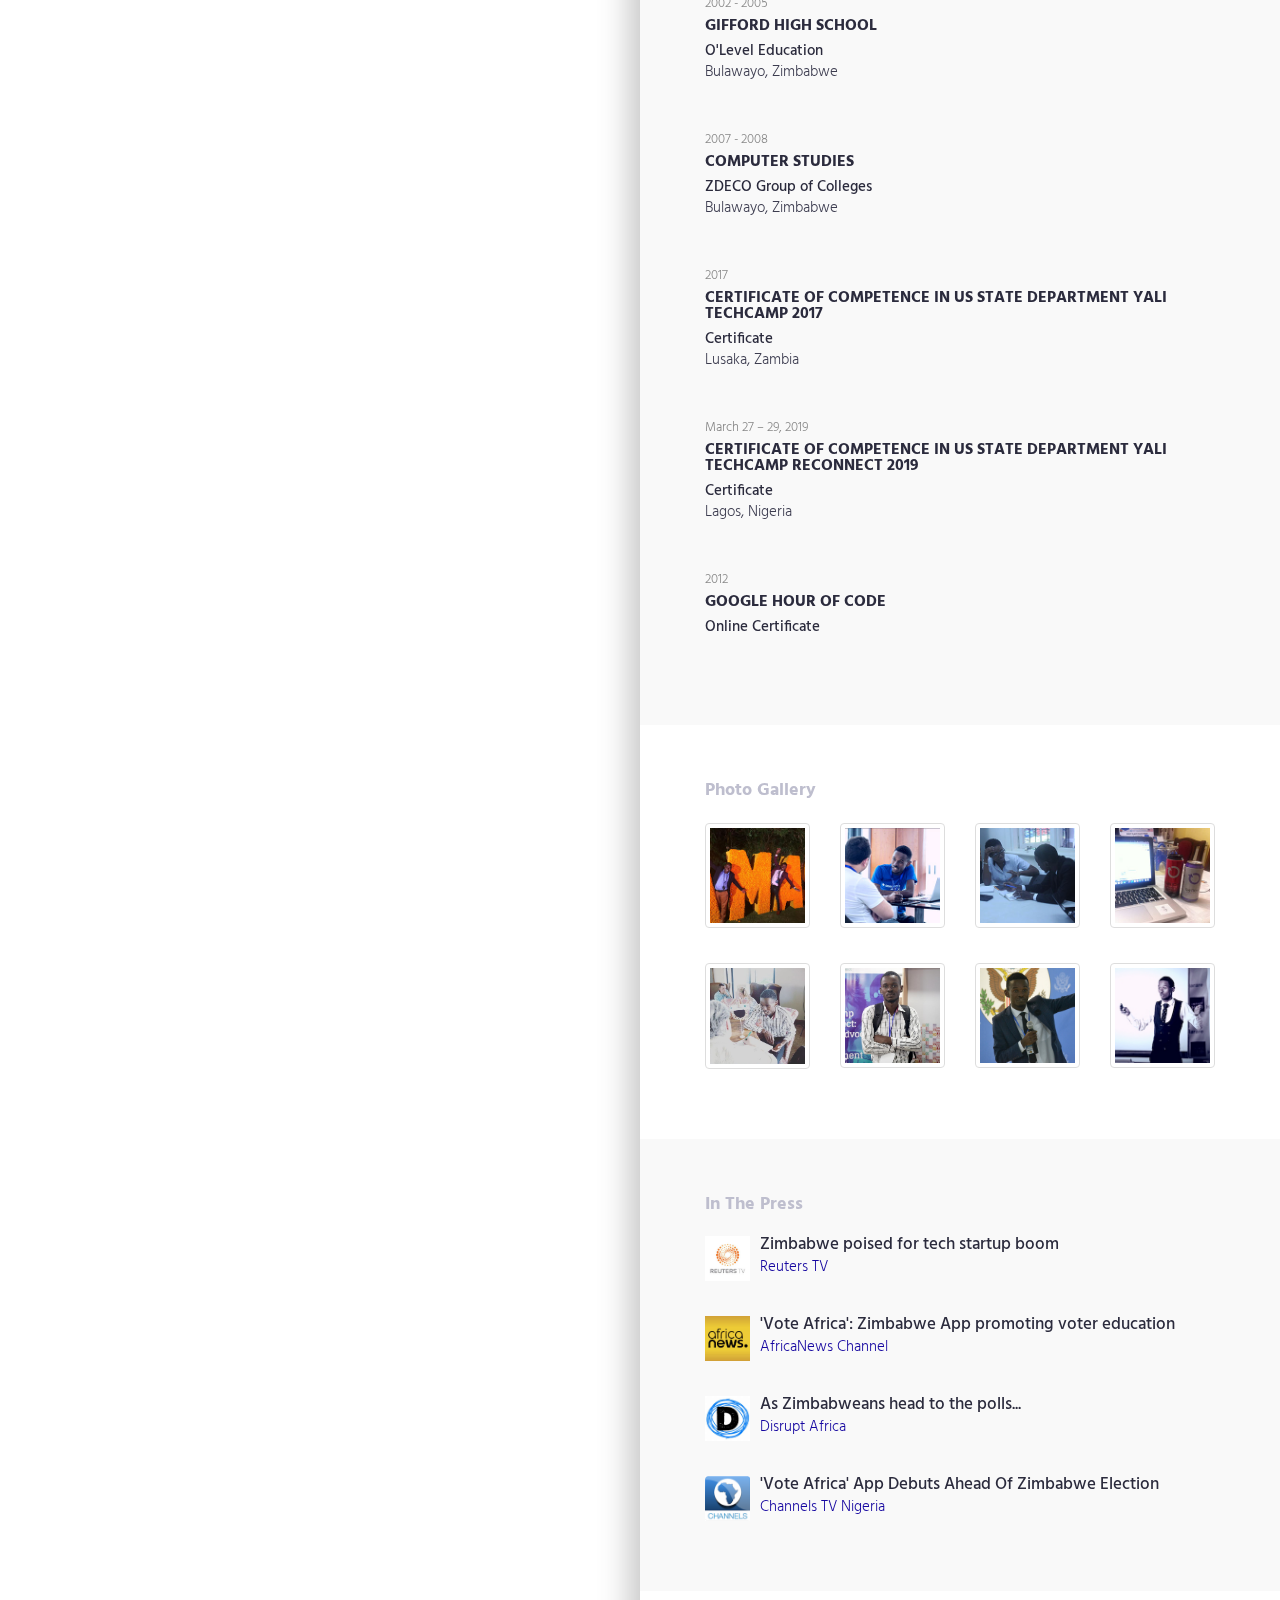
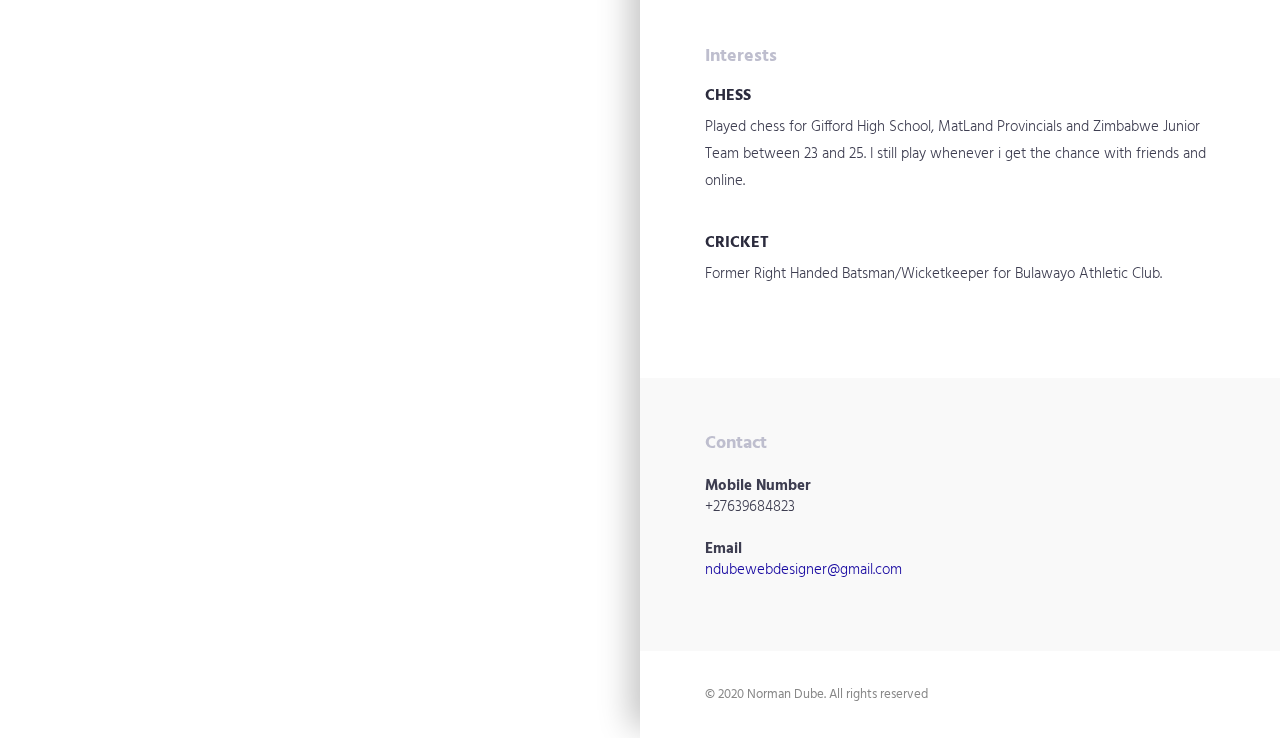
==== commit 84bf7149: "Update index.html" ====
--- a/index.html
+++ b/index.html
@@ -221,11 +221,11 @@
 
 
                     <div class="progress-item">
-                        <span class="progress-title">NodeJS, MongoDB, Express, Firebase, NextJS</span>
+                        <span class="progress-title">NodeJS, MongoDB, Express, NextJS</span>
 
                         <div class="progress">
-                            <div class="progress-bar" role="progressbar" aria-valuenow="100" aria-valuemin="0"
-                                 aria-valuemax="100" style="width: 100%;"><span class="progress-percent"> 100%</span>
+                            <div class="progress-bar" role="progressbar" aria-valuenow="80" aria-valuemin="0"
+                                 aria-valuemax="100" style="width: 80%;"><span class="progress-percent"> 80%</span>
                             </div>
                         </div>
                         <!-- /.progress -->
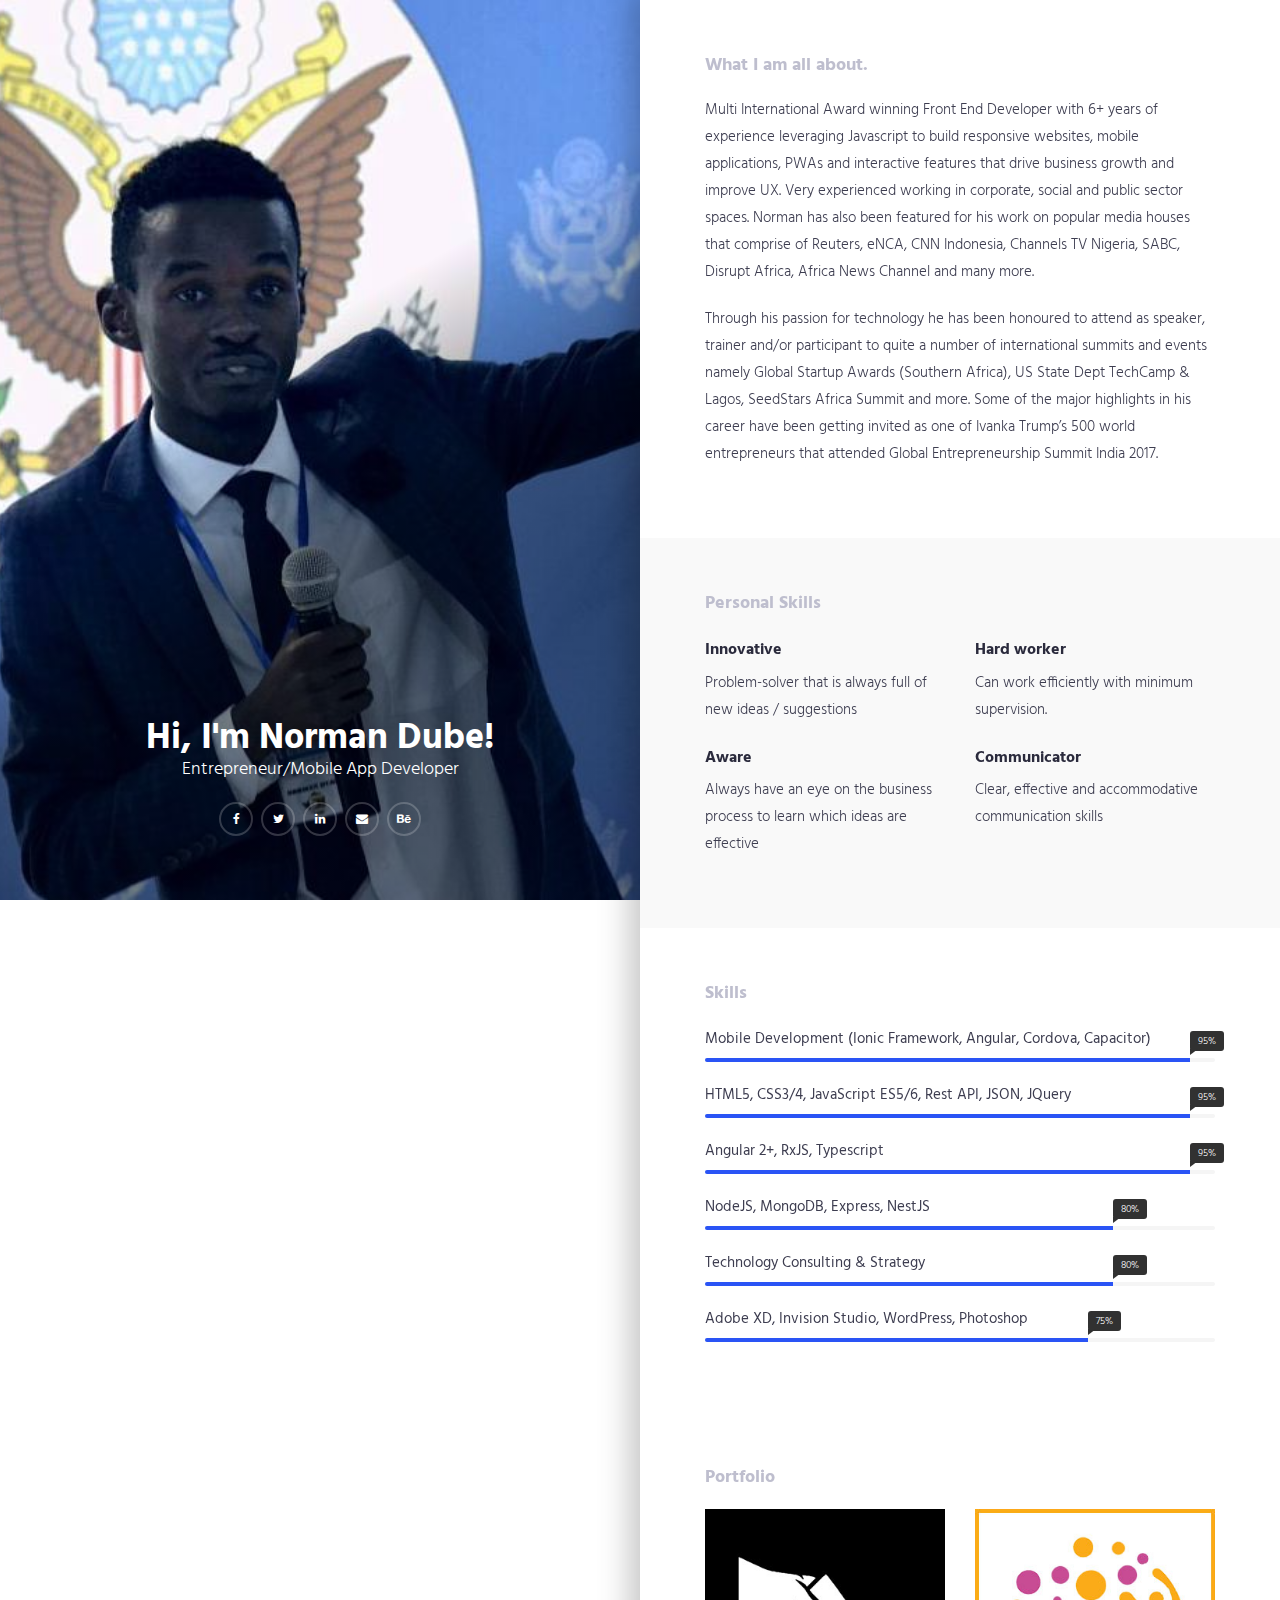
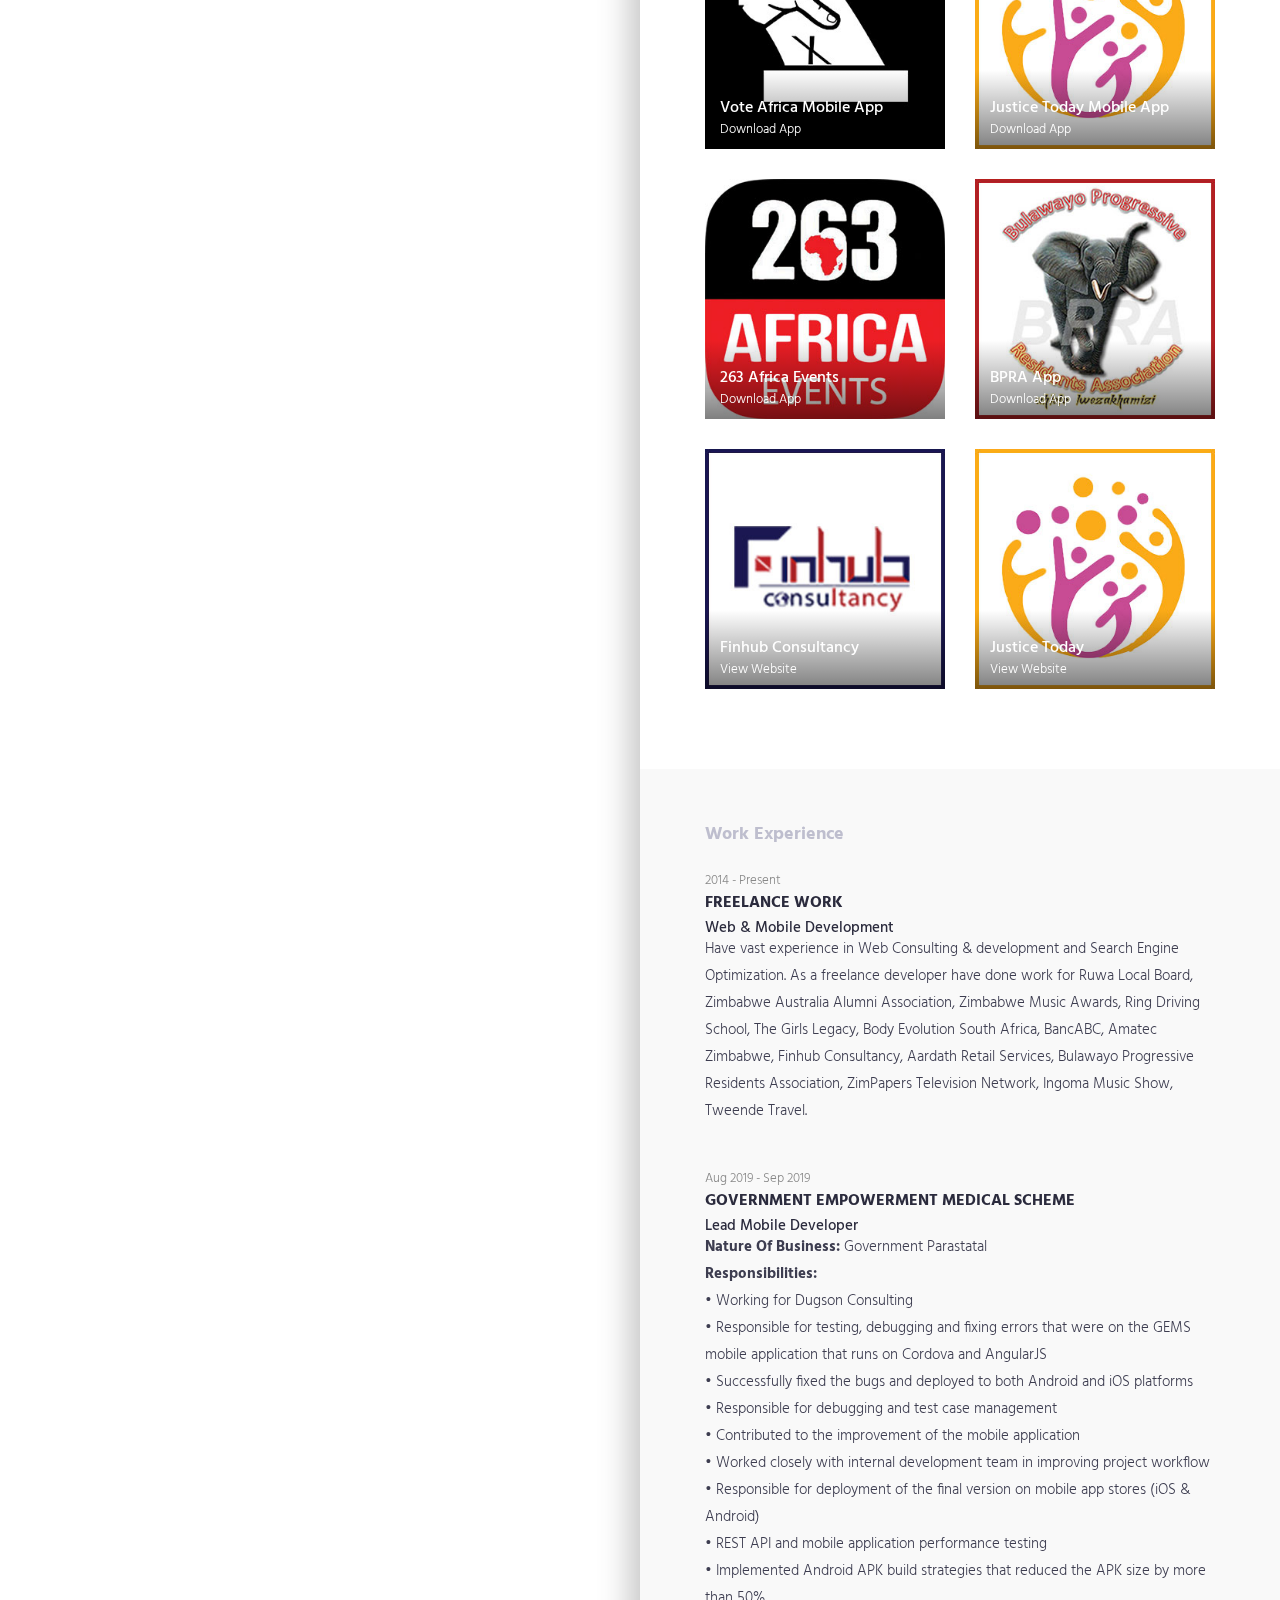
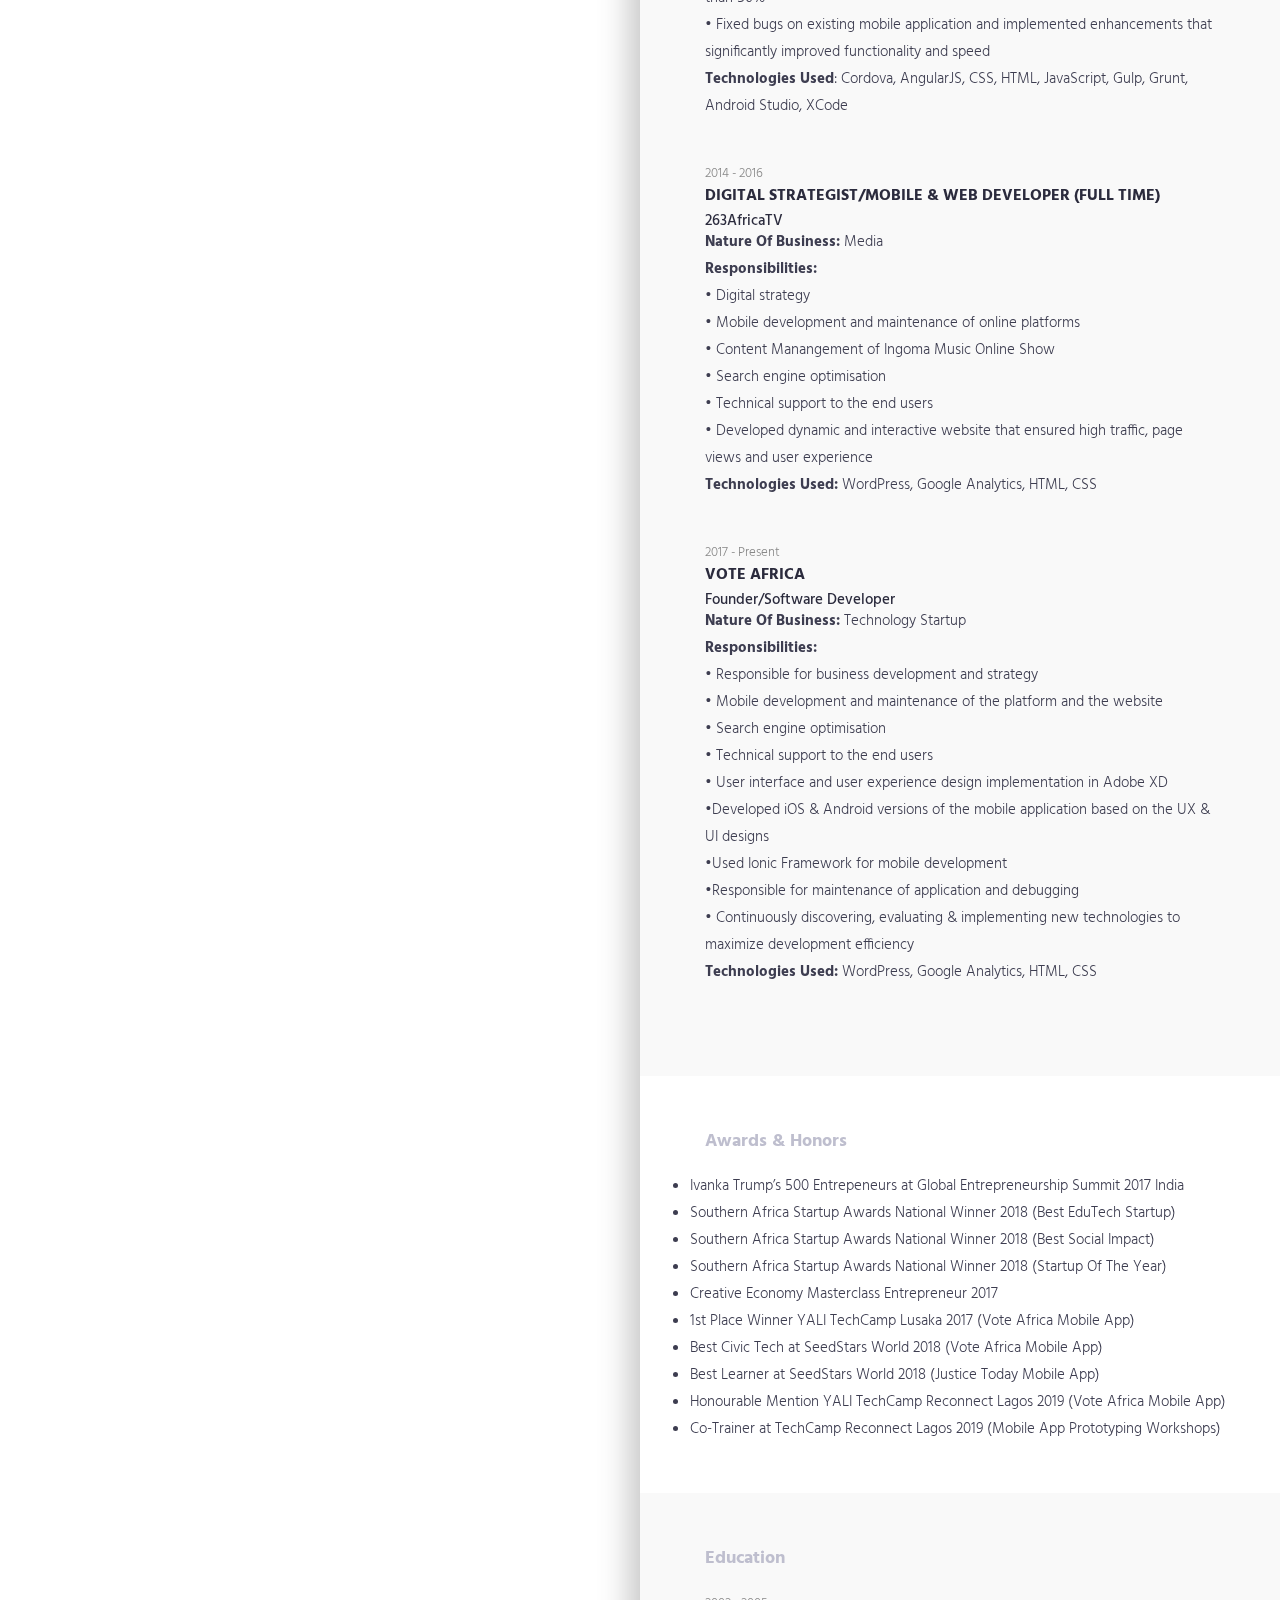
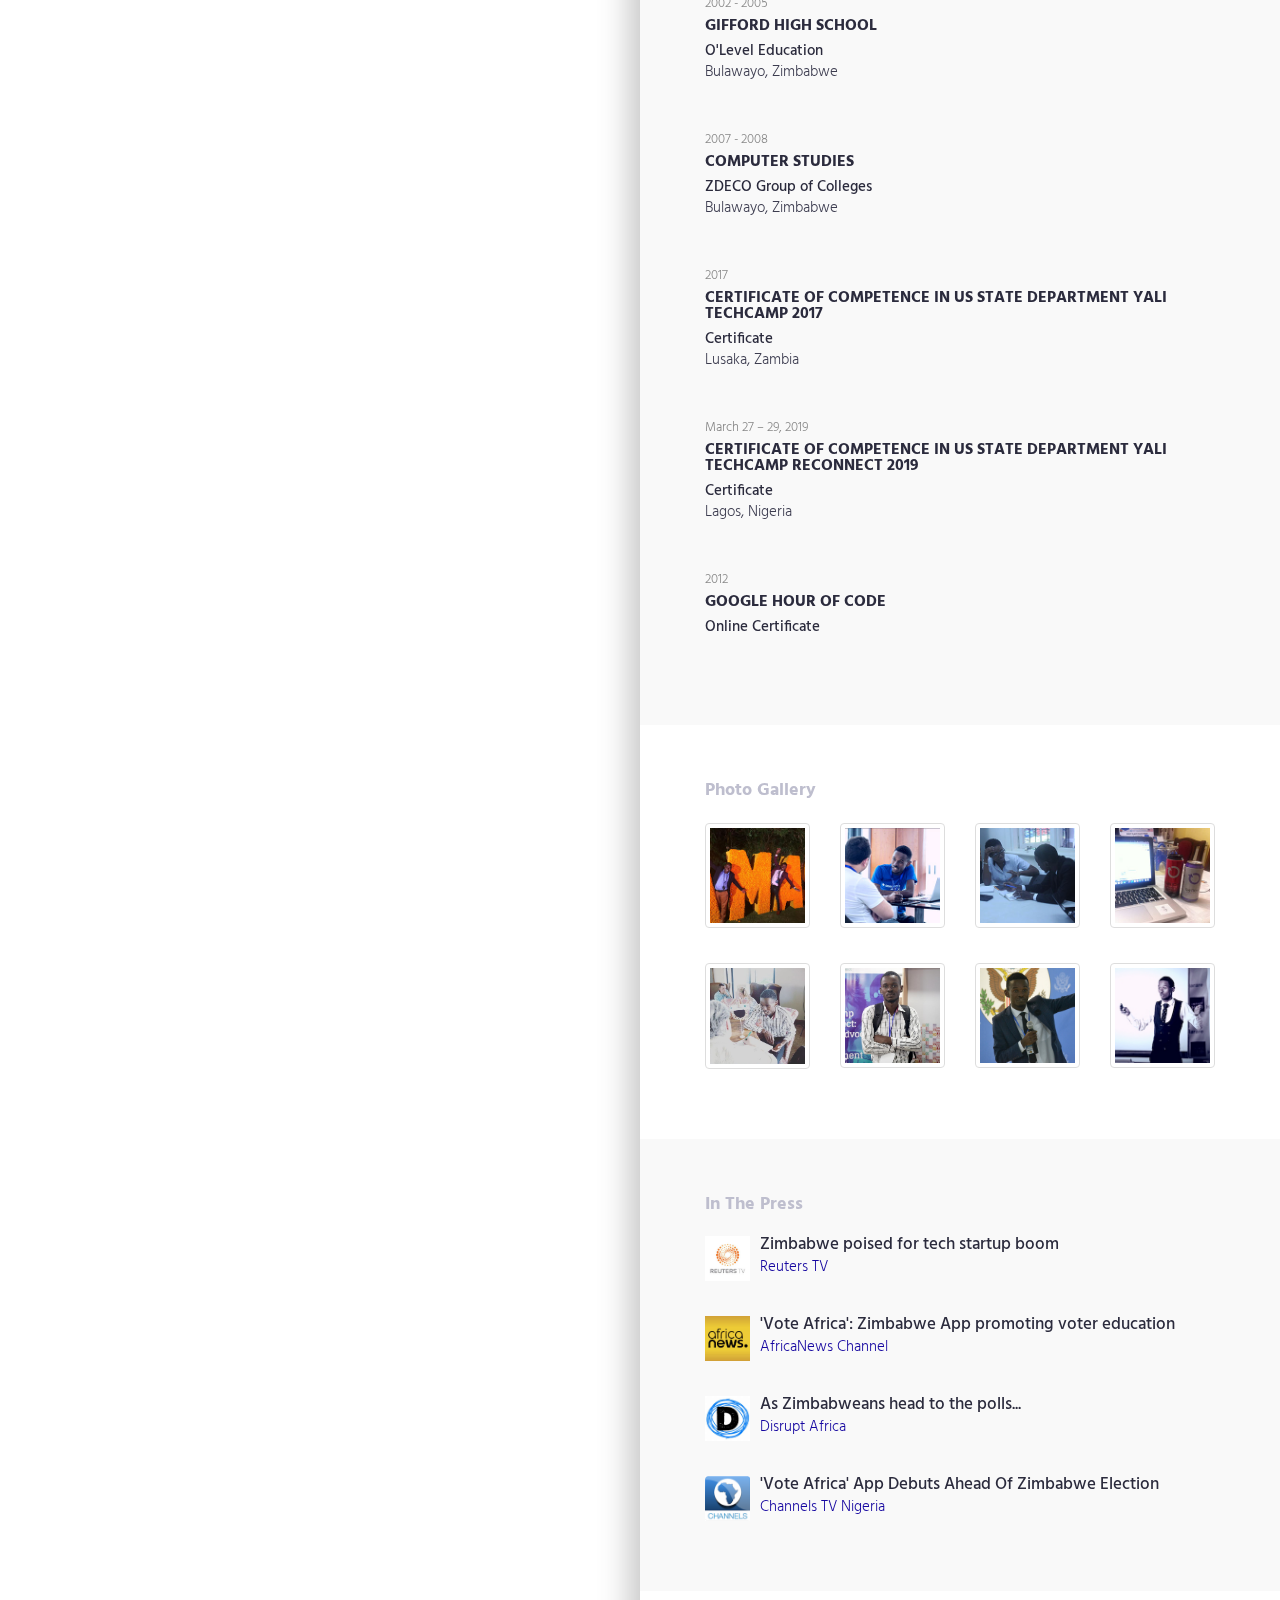
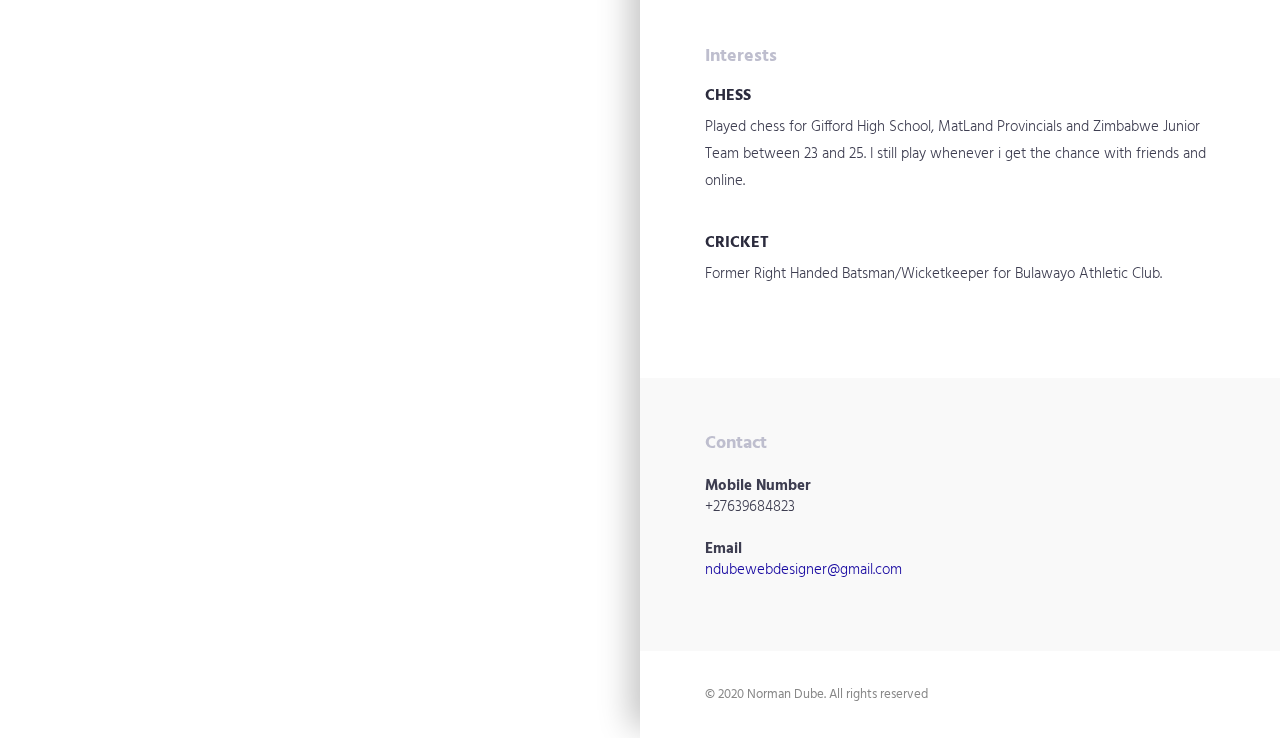
==== commit 20779811: "Update index.html" ====
--- a/index.html
+++ b/index.html
@@ -221,7 +221,7 @@
 
 
                     <div class="progress-item">
-                        <span class="progress-title">NodeJS, MongoDB, Express, NextJS</span>
+                        <span class="progress-title">NodeJS, MongoDB, Express, NestJS</span>
 
                         <div class="progress">
                             <div class="progress-bar" role="progressbar" aria-valuenow="80" aria-valuemin="0"
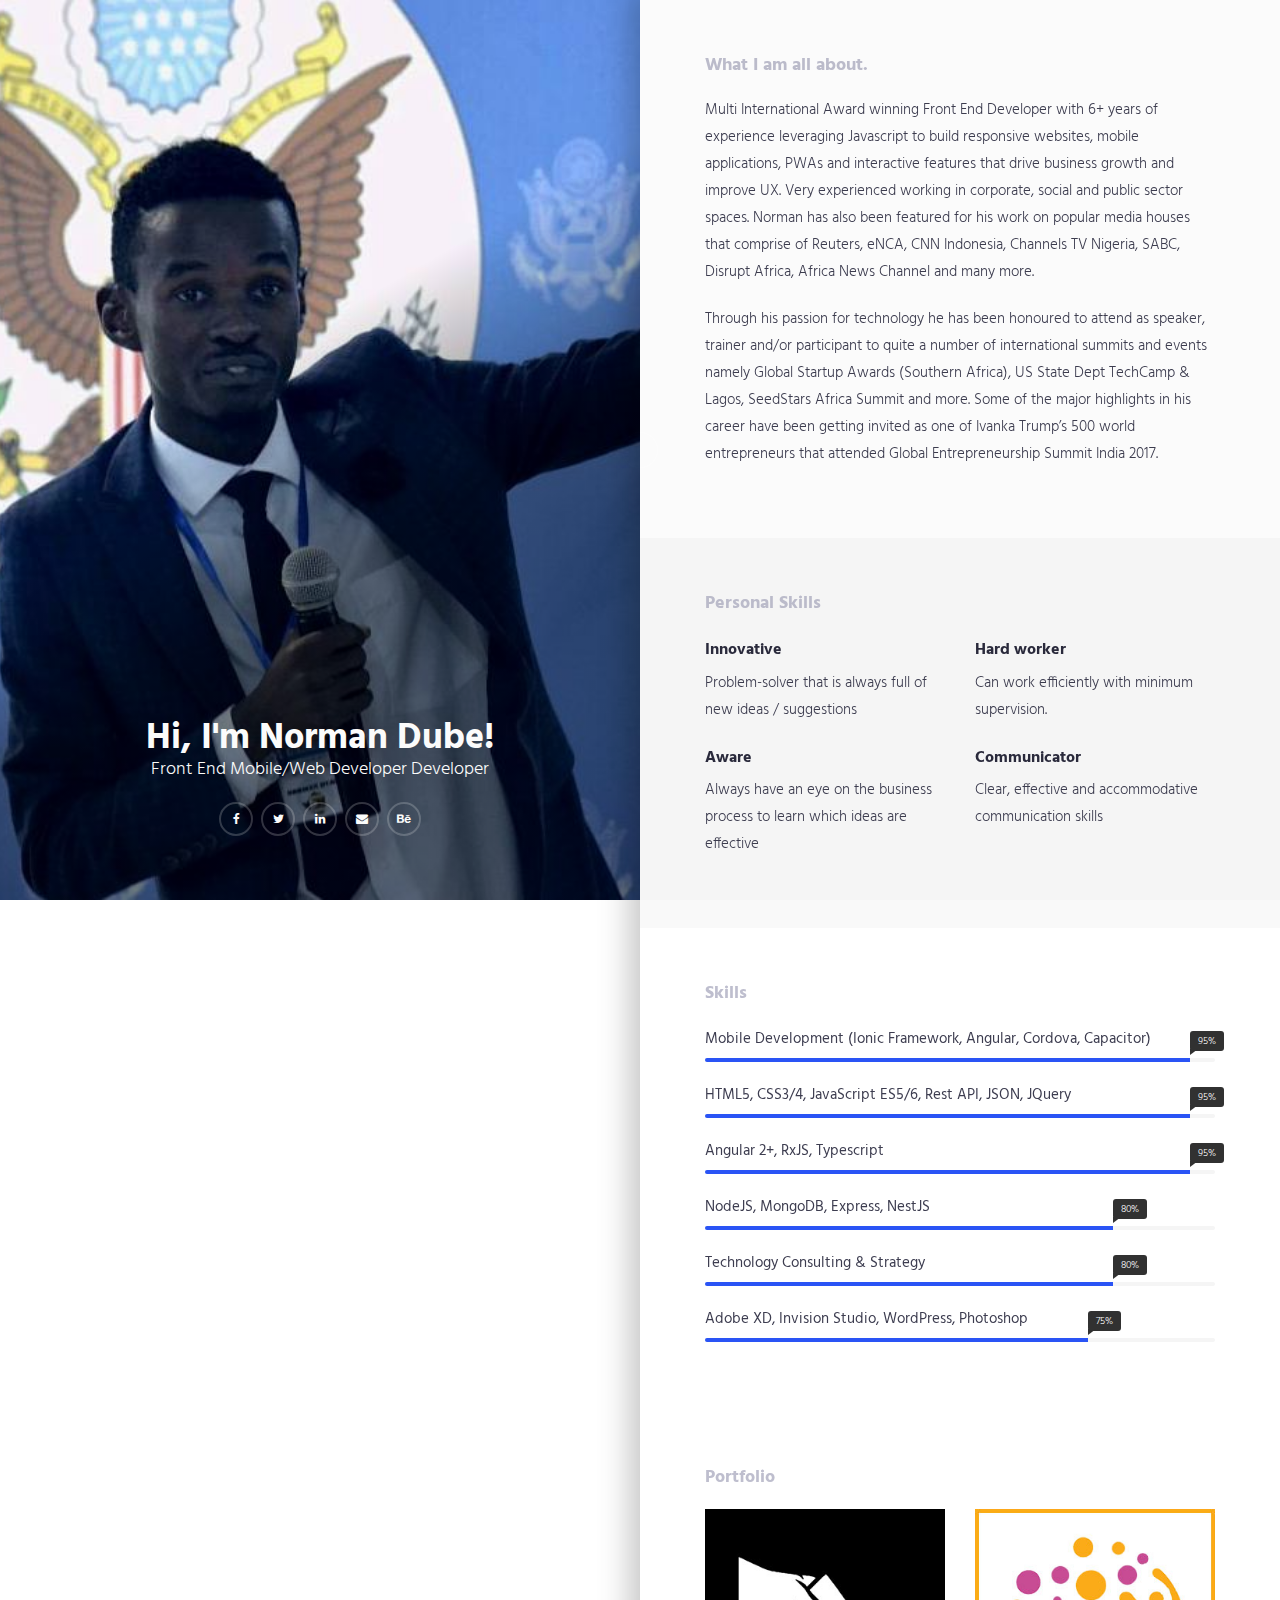
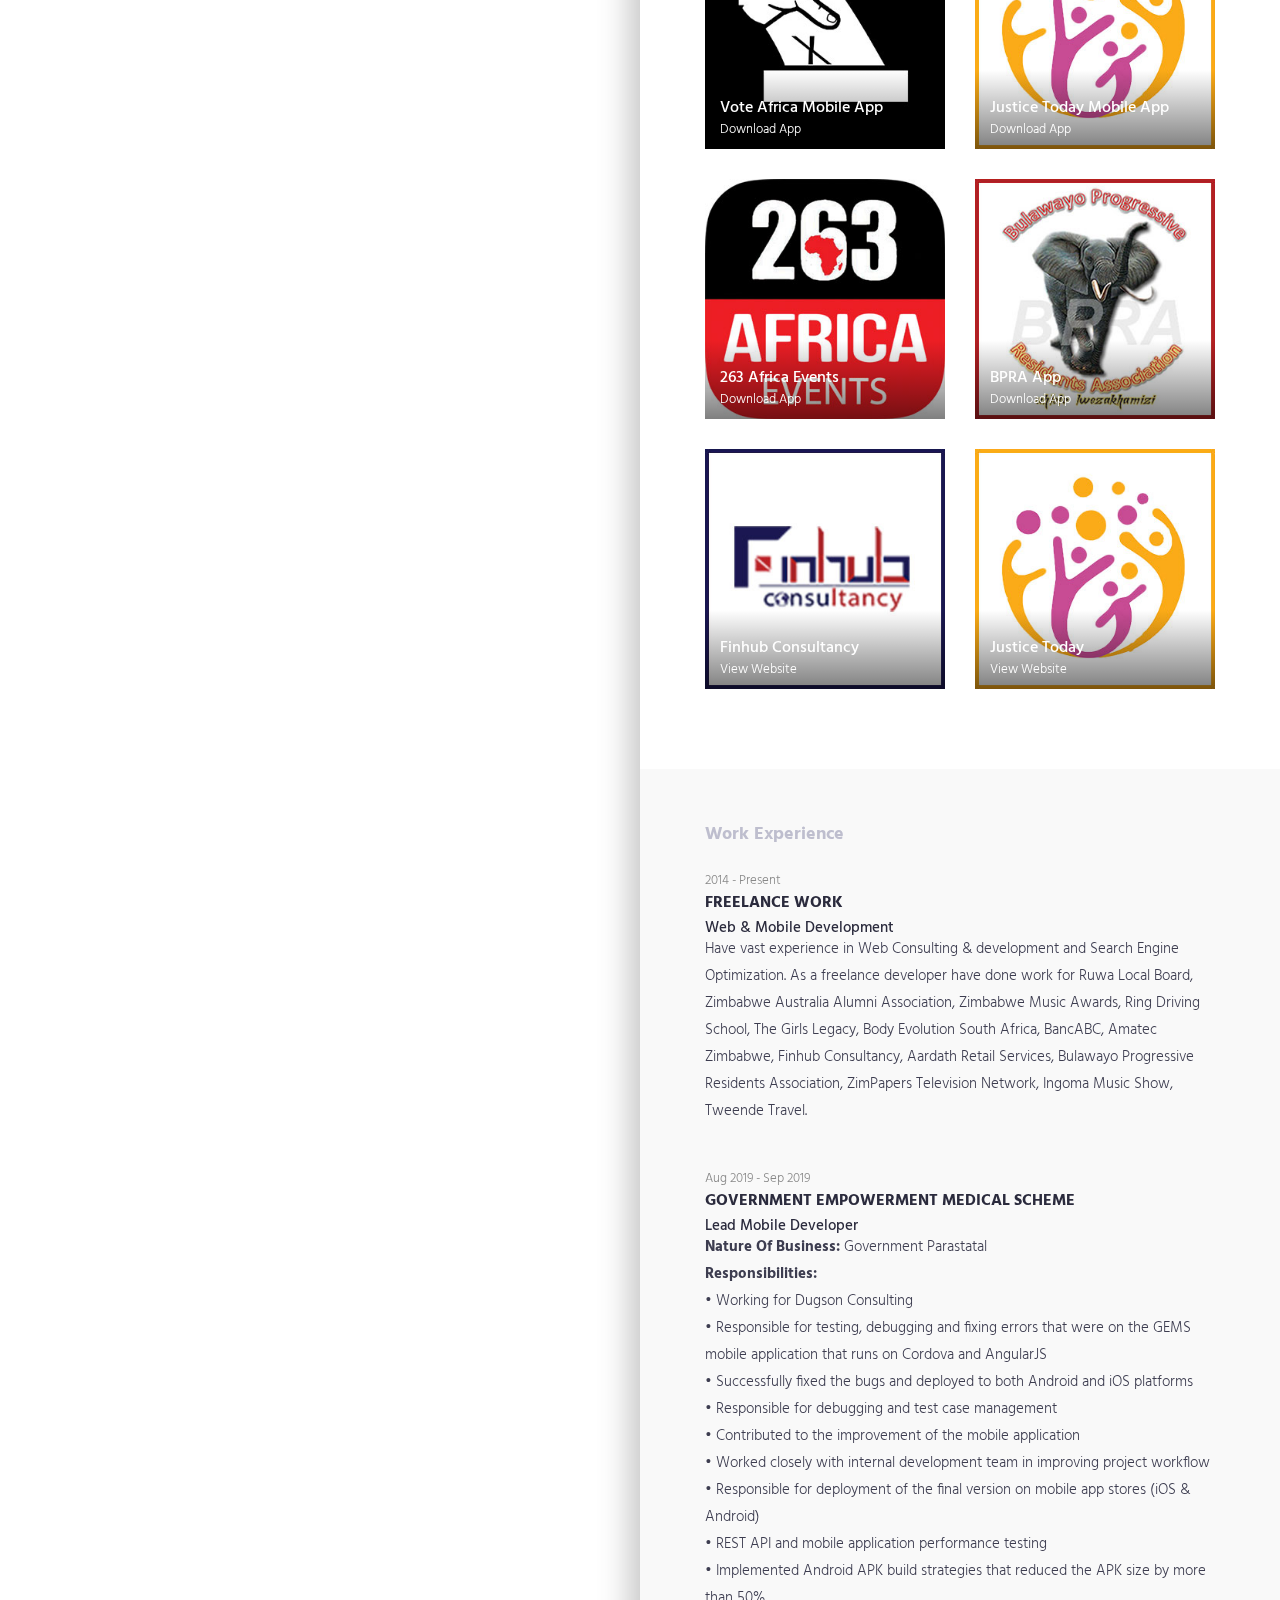
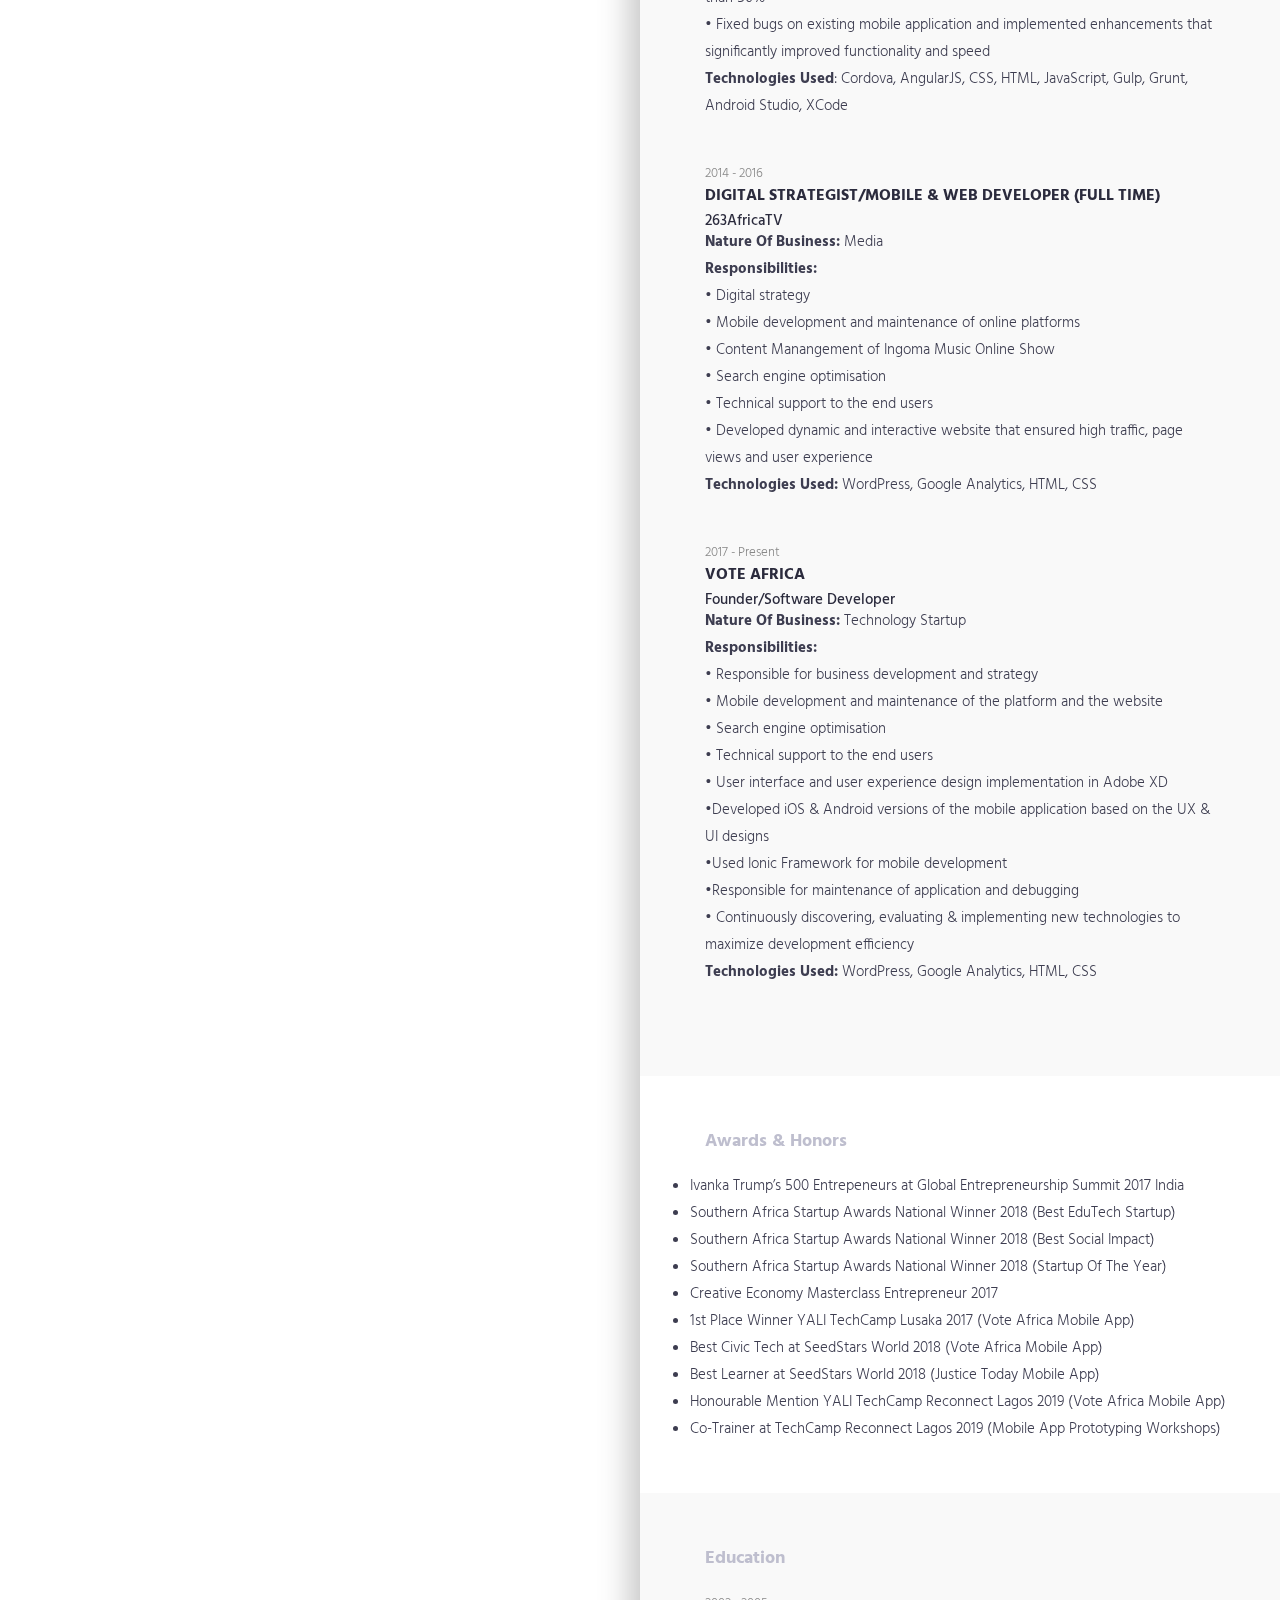
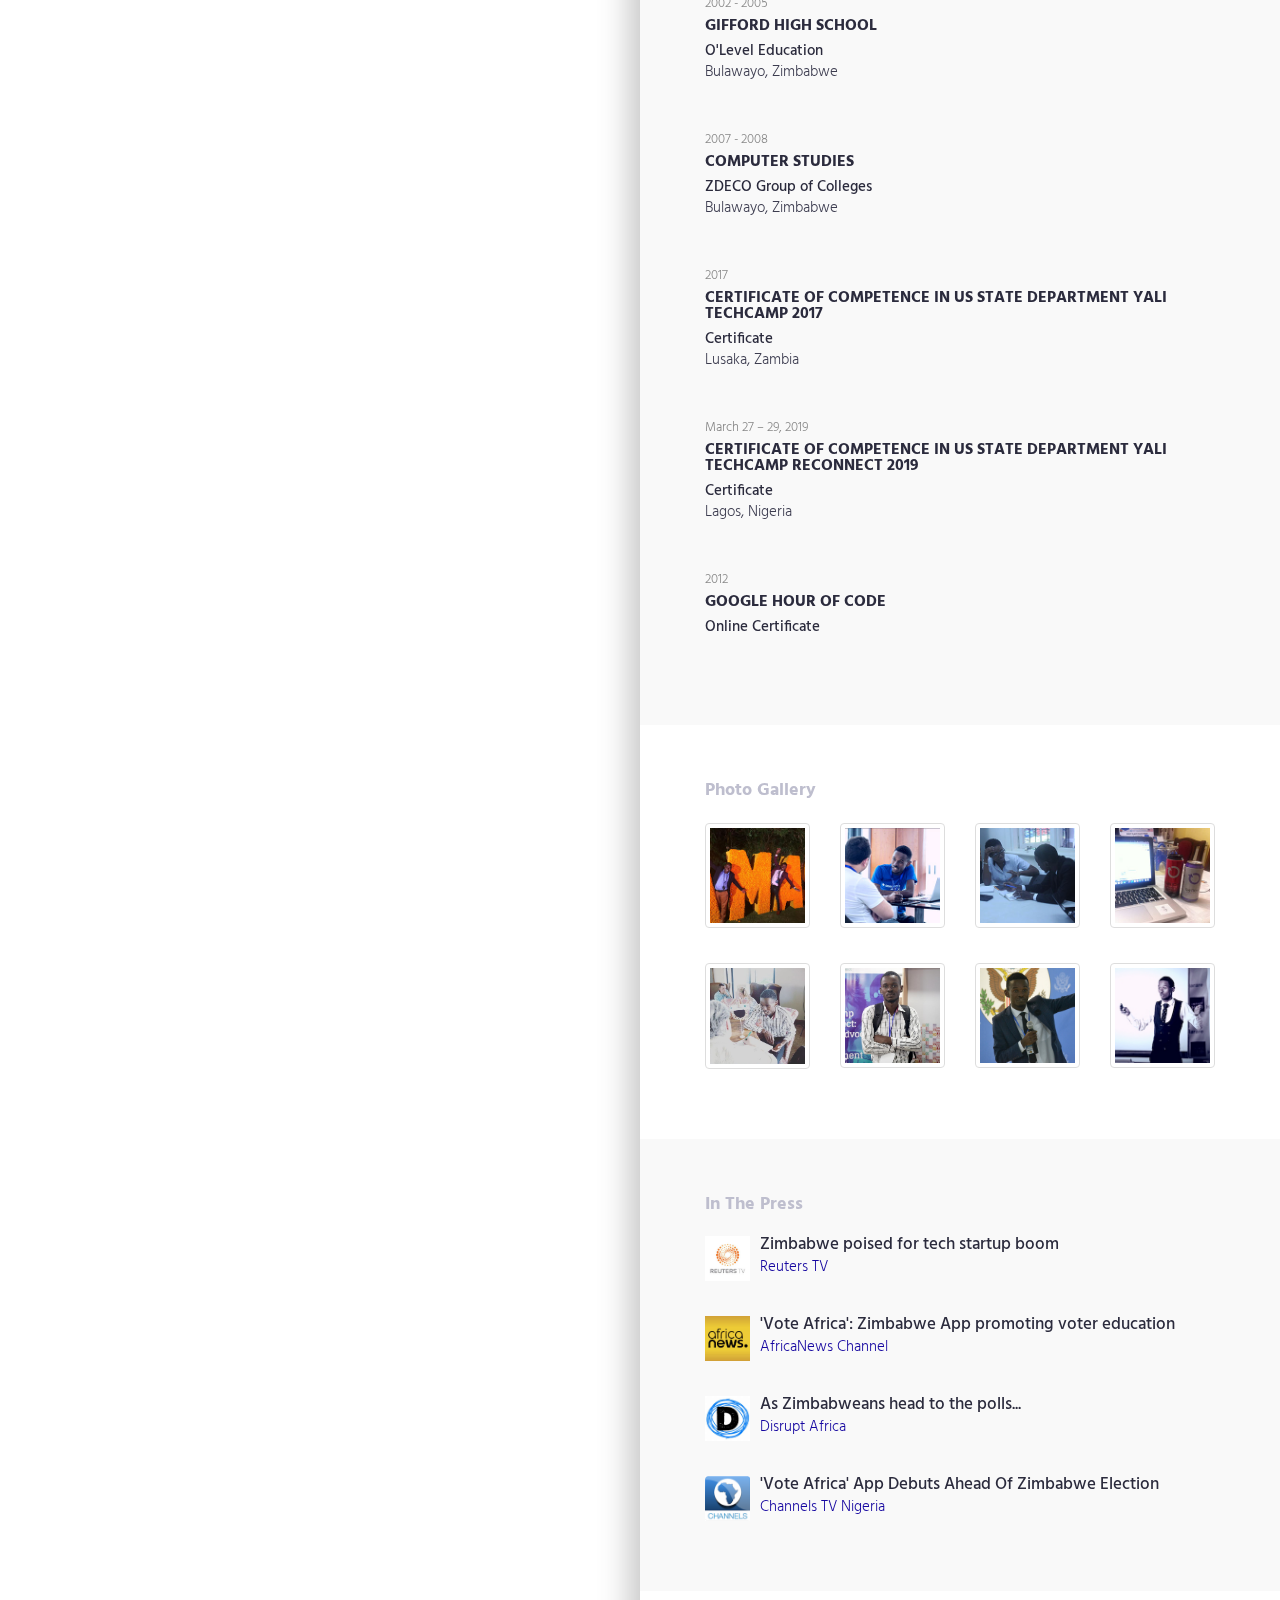
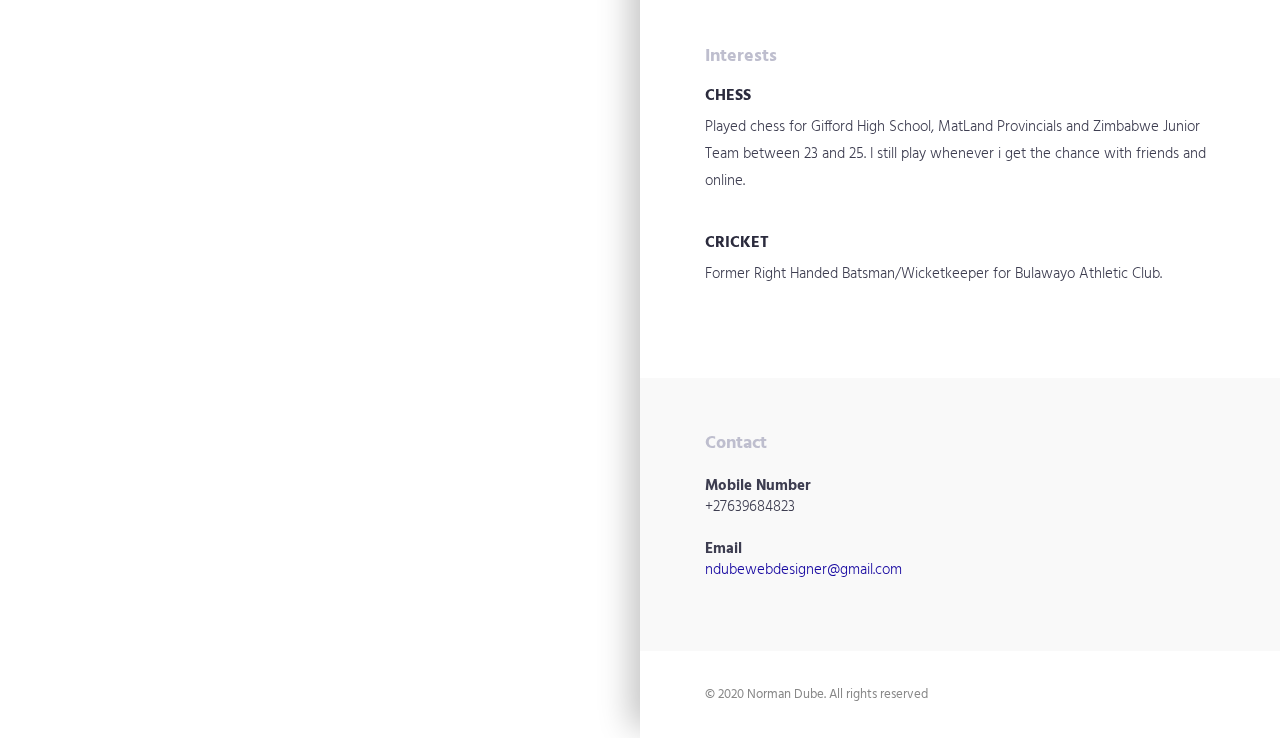
==== commit 0e9da372: "Update index.html" ====
--- a/index.html
+++ b/index.html
@@ -73,7 +73,7 @@
         <div class="content text-center">
             <h1>Hi, I'm Norman Dube!</h1>
 
-            <p class="lead">Entrepreneur/Mobile App Developer</p>
+            <p class="lead">Front End Mobile/Web Developer Developer</p>
             <ul class="social-icon">
                 <li><a target="blank" href="https://www.facebook.com/norman.dube.technopreneur"><i class="fa fa-facebook" aria-hidden="true"></i></a></li>
                 <li><a target="blank" href="https://twitter.com/normandube02"><i class="fa fa-twitter" aria-hidden="true"></i></a></li>
